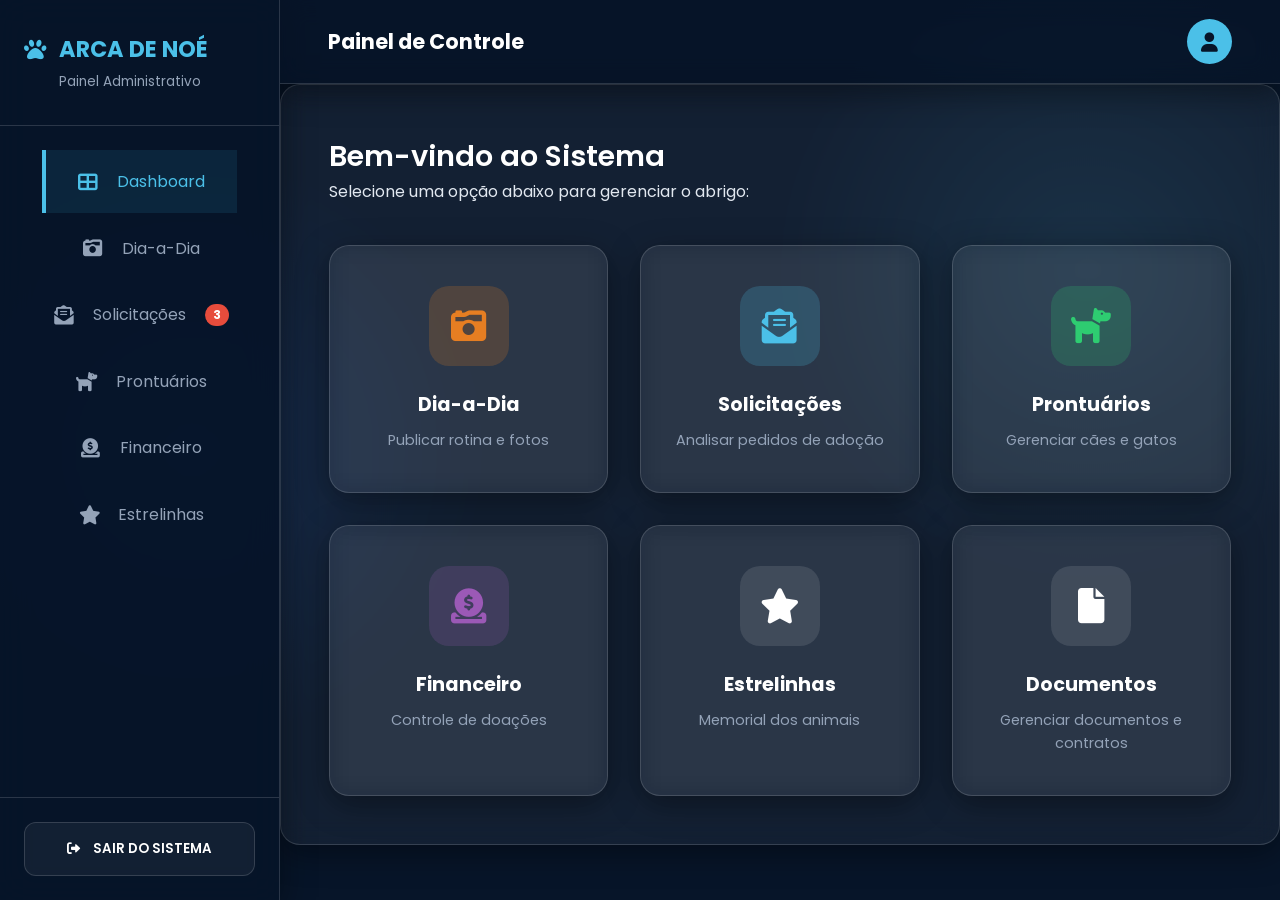
==== admin.html @ 1cc08ec2 "Update" ====
<!DOCTYPE html>
<html lang="pt-br">

<head>
    <meta charset="UTF-8">
    <meta name="viewport" content="width=device-width, initial-scale=1.0">
    <title>PAINEL DE GESTÃO | Arca de Noé</title>
    <link rel="stylesheet" href="styles/style.css">
    <link rel="stylesheet" href="styles/admin-style.css">
    <link rel="stylesheet" href="https://cdnjs.cloudflare.com/ajax/libs/font-awesome/6.0.0/css/all.min.css">
</head>

<body class="admin-body">

    <aside class="sidebar">
        <div class="sidebar-header">
            <h2><i class="fas fa-paw"></i> ARCA DE NOÉ</h2>
            <p>Painel Administrativo</p>
        </div>
        <nav class="sidebar-nav">
            <button class="nav-btn active" data-target="dashboard"><i class="fas fa-th-large"></i> Dashboard</button>
            <button class="nav-btn" data-target="dia-a-dia"><i class="fas fa-camera-retro"></i> Dia-a-Dia</button>
            <button class="nav-btn" data-target="solicitacoes"><i class="fas fa-envelope-open-text"></i> Solicitações
                <span class="badge">3</span></button>
            <button class="nav-btn" data-target="animais"><i class="fas fa-dog"></i> Prontuários</button>
            <button class="nav-btn" data-target="doacoes"><i class="fas fa-donate"></i> Financeiro</button>
            <button class="nav-btn" data-target="estrelinhas"><i class="fas fa-star"></i> Estrelinhas</button>
        </nav>
        <div class="sidebar-footer">
            <button onclick="window.location.href='index.html'" class="btn-sair"><i class="fas fa-sign-out-alt"></i>
                SAIR DO SISTEMA</button>
        </div>
    </aside>

    <main class="admin-content">
        <header class="admin-topbar">
            <h2>Painel de Controle</h2>
            <div class="user-profile">
                <div class="user-info">
                    <span class="user-name" id="name-of-user">Administrador</span>
                    <span class="user-role" id="role-of-user">Gestão Geral</span>
                </div>
                <div class="avatar"><i class="fas fa-user"></i></div>
            </div>
        </header>

        <section id="dashboard" class="admin-section active">
            <div class="section-header">
                <h3>Bem-vindo ao Sistema</h3>
                <p>Selecione uma opção abaixo para gerenciar o abrigo:</p>
            </div>

            <div class="dashboard-grid">
                <div class="dash-card" data-target="dia-a-dia">
                    <div class="dash-icon orange"><i class="fas fa-camera-retro"></i></div>
                    <h4>Dia-a-Dia</h4>
                    <p>Publicar rotina e fotos</p>
                </div>
                <div class="dash-card" data-target="solicitacoes">
                    <div class="dash-icon blue"><i class="fas fa-envelope-open-text"></i></div>
                    <h4>Solicitações</h4>
                    <p>Analisar pedidos de adoção</p>
                </div>
                <div class="dash-card" data-target="animais">
                    <div class="dash-icon green"><i class="fas fa-dog"></i></div>
                    <h4>Prontuários</h4>
                    <p>Gerenciar cães e gatos</p>
                </div>
                <div class="dash-card" data-target="doacoes">
                    <div class="dash-icon purple"><i class="fas fa-donate"></i></div>
                    <h4>Financeiro</h4>
                    <p>Controle de doações</p>
                </div>
                <div class="dash-card" data-target="estrelinhas">
                    <div class="dash-icon dark"><i class="fas fa-star"></i></div>
                    <h4>Estrelinhas</h4>
                    <p>Memorial dos animais</p>
                </div>
                <div class="dash-card" data-target="documentos">
                    <div class="dash-icon dark"><i class="fa-solid fa-file"></i></div>
                    <h4>Documentos</h4>
                    <p>Gerenciar documentos e contratos</p>
                </div>
            </div>
        </section>

        <section id="dia-a-dia" class="admin-section hide">
            <div class="section-header flex-between">
                <div>
                    <h3>Publicar no Dia-a-Dia</h3>
                    <p>Adicione novas memórias e atualizações da rotina.</p>
                </div>
                <button class="btn-acao btn-voltar-dash"><i class="fas fa-arrow-left"></i> Voltar</button>
            </div>
            <div class="form-panel">
                <form action="#">
                    <div class="form-group">
                        <label for="atividade">Título</label>
                        <input type="text" id="atividade" name="atividade">
                    </div>
                    <div class="form-group">
                        <label for="descricao-atividade">Descrição da Rotina</label>
                        <textarea id="descricao-atividade" rows="4"></textarea>
                    </div>
                    <div class="form-group form-grid">
                        <div>
                            <label for="data">Data do Registro</label>
                            <input type="date" id="data" name="data">
                        </div>
                        <div>
                            <label for="fotos">Fotos (Múltiplas)</label>
                            <input type="file" id="fotos" name="fotos" multiple class="file-input">
                        </div>
                    </div>
                    <button type="button" class="btn-acao"><i class="fas fa-upload"></i> PUBLICAR NO SITE</button>
                </form>
            </div>
        </section>

        <section id="solicitacoes" class="admin-section hide">
            <div class="section-header flex-between">
                <div>
                    <h3>Solicitações de Adoção</h3>
                    <p>Gerencie as fichas enviadas pelos adotantes.</p>
                </div>
                <button class="btn-acao btn-voltar-dash"><i class="fas fa-arrow-left"></i> Voltar</button>
            </div>
            <div class="card-list">
                <div class="request-card">
                    <div class="request-header">
                        <h4>Animal: <strong>Thor</strong></h4>
                        <span class="status-badge pending">Aguardando Contato</span>
                    </div>
                    <div class="request-body">
                        <p><strong>Candidato:</strong> João Silva</p>
                        <p><strong>E-mail:</strong> joao.silva@example.com</p>
                        <p><strong>WhatsApp:</strong> (11) 98765-4321</p>
                        <p><strong>Data:</strong> 03/10/2026</p>
                    </div>
                    <div class="request-actions">
                        <button class="btn-success"><i class="fas fa-check"></i> Aprovar Perfil</button>
                        <button class="btn-danger"><i class="fas fa-times"></i> Recusar</button>
                    </div>
                </div>
            </div>
        </section>

        <section id="animais" class="admin-section hide">
            <div class="section-header flex-between">
                <div>
                    <h3>Prontuário dos Animais</h3>
                    <p>Lista completa de resgatados e adotados.</p>
                </div>
                <button class="btn-acao btn-voltar-dash"><i class="fas fa-arrow-left"></i> Voltar</button>
            </div>
            <div class="search-bar">
                <input type="text" id="pesquisa-animal" placeholder="Buscar por nome...">
                <button><i class="fas fa-search"></i></button>
                <button id="btnAddAnimal" style="background-color: green;"><i class="fas fa-add"></i></button>
            </div>
            <section class="form-animal hide" id="formulario-animal">
                <div class="form-card">
                    <h2><i class="fas fa-clipboard-list"></i> REGISTRO DE ANIMAL </h2>
                    <p>Preencha os dados do animal.</p>
                    <form id="form-registro-animal">
                        <div class="form-grid">
                            <div class="form-group">
                                <label for="nome">Nome</label>
                                <input type="text" id="nome" name="nome" placeholder="NOME" required>
                            </div>

                            <div class="form-group">
                                <label for="animlPicture" id="lblanimalPicture"
                                    style="width: 100%; margin-top: 5px;">
                                    FOTOS</label>
                                <input type="file" id="animalPicture" class="form-control"
                                    placeholder="Alterar foto de perfil"
                                    style="background:var(--bg-input); color:white; border-color:var(--border-color); width: 100%; margin-top: 5px;">
                            </div>
                            <div class="form-group full-width botoes-form">
                                <button type="submit" class="btn-enviar">REGISTRAR</button>
                                <button type="button" class="btn-fechar" id="cancelarRegistro">Cancelar e
                                    Voltar</button>
                            </div>
                        </div>
                    </form>
                </div>
            </section>
            <div class="table-container">
                <table class="data-table">
                    <thead>
                        <tr>
                            <th>Foto</th>
                            <th>Nome</th>
                            <th>Idade</th>
                            <th>Vacinas</th>
                            <th>Castrado</th>
                            <th>Status</th>
                            <th>Ações</th>
                        </tr>
                    </thead>
                    <tbody>
                        <tr>
                            <td><img src="assets/imgs/resgatado-1.jpeg" class="table-img"></td>
                            <td><strong>Thor</strong><br><small>Macho</small></td>
                            <td>1 ano</td>
                            <td>V10</td>
                            <td>Sim</td>
                            <td><span class="status-badge available">Disponível</span></td>
                            <td class="table-actions">
                                <button class="btn-icon edit"><i class="fas fa-edit"></i></button>
                                <button class="btn-icon delete"><i class="fas fa-trash"></i></button>
                            </td>
                        </tr>
                    </tbody>
                </table>
            </div>
        </section>

        <section id="doacoes" class="admin-section hide">
            <div class="section-header flex-between">
                <div>
                    <h3>Controle Financeiro e Doações</h3>
                    <p>Entradas e apoio recebido.</p>
                </div>
                <button class="btn-acao btn-voltar-dash"><i class="fas fa-arrow-left"></i> Voltar</button>
            </div>
            <div class="table-container">
                <table class="data-table">
                    <thead>
                        <tr>
                            <th>Data</th>
                            <th>Doador</th>
                            <th>Contato</th>
                            <th>Valor</th>
                            <th>Status</th>
                        </tr>
                    </thead>
                    <tbody>
                        <tr>
                            <td>20/03/2024</td>
                            <td><strong>Maria Oliveira</strong></td>
                            <td>maria@example.com</td>
                            <td class="valor-doacao">R$ 100,00</td>
                            <td><span class="status-badge success">Confirmado</span></td>
                        </tr>
                    </tbody>
                </table>
            </div>
        </section>

        <section id="estrelinhas" class="admin-section hide">
            <div class="section-header flex-between">
                <div>
                    <h3>Registro de Óbitos (Estrelinhas)</h3>
                    <p>Memorial e histórico dos animais que partiram.</p>
                </div>
                <button class="btn-acao btn-voltar-dash"><i class="fas fa-arrow-left"></i> Voltar</button>
            </div>
            <div class="table-container">
                <table class="data-table">
                    <thead>
                        <tr>
                            <th>Nome</th>
                            <th>Data de Falecimento</th>
                            <th>FOTO</th>
                            <th>Ações</th>
                        </tr>
                    </thead>
                    <tbody>
                        <tr>
                            <td><strong>Lindinha</strong></td>
                            <td>10/02/2024</td>
                            <td>FOTO</td>
                            <td class="table-actions">
                                <button class="btn-icon delete"><i class="fas fa-trash"></i></button>
                            </td>
                        </tr>
                    </tbody>
                </table>
            </div>
        </section>
        <section id="documentos" class="admin-section hide">
            <div class="section-header flex-between">
                <div>
                    <h3>Documentos</h3>
                    <p>Gerenciar documentos e contratos</p>
                </div>
                <button class="btn-acao btn-voltar-dash"><i class="fas fa-arrow-left"></i> Voltar</button>
            </div>
            <div class="table-container">
                <div>
                    <h1>Documentos registrados</h1>
                </div>
                <div>
                    <h1>Adicionar Documento</h1>
                    <button class="btn-upload"><i class="fa-solid fa-upload"></i>Adicionar Documentos</button>
                </div>
            </div>
        </section>
    </main>

    <!-- Script exclusivo do painel -->
    <script src="scripts/admin-script.js"></script>
</body>

</html>
---- styles/style.css ----
@import url('https://fonts.googleapis.com/css2?family=Poppins:wght@300;400;500;600;700&display=swap');
@import url('https://fonts.googleapis.com/css2?family=Antonio:wght@700&family=Poppins:wght@300;400;500;600;700&display=swap');


:root {
    /* Cores principais baseadas na Logo */
    --cor-primaria: #4bc0e8;
    /* Azul Turquesa / Ciano Claro (Usado agora para destaque/botões) */
    --cor-primaria-hover: #33a8d1;
    /* Tom mais escuro para o hover do ciano */

    --cor-secundaria: #1252b4;
    /* Azul Royal Profundo */
    --cor-secundaria-hover: #0e3f91;
    /* Tom mais escuro para o hover do azul royal */

    /* Fundo Escuro para descansar a vista (Dark Blue) */
    --cor-fundo: #071529;
    /* Azul marinho muito escuro (quase preto) */
    --cor-fundo-alt: #0a1f3d;
    /* Azul um tom acima para variar nas secções */

    /* Textos otimizados para fundo escuro */
    --cor-texto: #E2E8F0;
    /* Branco/Gelo suave, não agride a vista */
    --cor-texto-claro: #94A3B8;
    /* Cinzento-azulado para subtítulos */
    --cor-branco: #FFFFFF;

    /* --- EFEITO GLASSMORPHISM (Otimizado para Dark Mode) --- */
    --glass-bg: rgba(255, 255, 255, 0.05);
    /* Vidro translúcido escuro */
    --glass-bg-hover: rgba(255, 255, 255, 0.1);
    /* Vidro ligeiramente mais claro no hover */
    --glass-border: rgba(255, 255, 255, 0.15);
    /* Borda fininha brilhante */
    --glass-shadow: 0 8px 32px 0 rgba(0, 0, 0, 0.4);
    /* Sombra para profundidade */
}

* {
    margin: 0;
    padding: 0;
    box-sizing: border-box;
    font-family: 'Poppins', sans-serif;
}

html {
    scroll-behavior: smooth;
}

body {
    background-color: var(--cor-fundo);
    /* Um gradiente radial subtil no fundo para dar uma textura moderna */
    background-image: radial-gradient(circle at 15% 50%, rgba(18, 82, 180, 0.15), transparent 25%),
        radial-gradient(circle at 85% 30%, rgba(75, 192, 232, 0.1), transparent 25%);
    background-attachment: fixed;
    color: var(--cor-texto);
    line-height: 1.6;
    min-height: 100vh;
}

body.no-scroll {
    overflow: hidden;
}

.bg-light {
    background-color: var(--cor-fundo-alt);
}

/* =========================================
   ESTRUTURA GERAL (Header, Nav)
========================================= */
header {
    background: rgba(7, 21, 41, 0.8);
    backdrop-filter: blur(16px);
    -webkit-backdrop-filter: blur(16px);
    border-bottom: 1px solid var(--glass-border);
    padding: 1rem 5%;
    display: flex;
    justify-content: space-between;
    align-items: center;
    position: sticky;
    top: 0;
    z-index: 1000;
    box-shadow: var(--glass-shadow);
}

.logo {
    display: flex;
    flex-direction: row;

    align-items: center;

    gap: 1rem;

}

.logo img {
    height: 60px;

    width: auto;
}


.logo p {
    color: var(--cor-branco);

    font-weight: 600;
    font-size: 1.2rem;
    margin: 0;

}

nav {
    display: flex;
    gap: 2rem;
    align-items: center;
}

nav a {
    color: var(--cor-texto);
    text-decoration: none;
    font-weight: 500;
    font-size: 0.95rem;
    transition: all 0.3s ease;
    margin: 0 0.5rem;
}

nav a:hover {
    color: var(--cor-primaria);
}

nav a.highlight,
nav a.green {
    padding: 0.5rem 1.2rem;
    border-radius: 25px;
    font-weight: 600;
    color: var(--cor-branco);
    transition: all 0.3s ease;
}

nav a.highlight {
    background-color: var(--cor-secundaria);
}

nav a.green {
    background-color: #27ae60;
}

nav a.highlight:hover {
    background-color: var(--cor-primaria);
    color: #000;
    /* Contraste ao usar o azul claro */
}

#btn-login-nav {
    color: var(--cor-texto-claro);
    font-size: 1.2rem;
}

#btn-login-nav:hover {
    color: var(--cor-primaria);
}

#texto-animado {
    font-family: "Antonio", sans-serif;
    font-size: 18px;
}


/* =========================================
   HERO SECTION
========================================= */
#hero {
    background: linear-gradient(135deg, var(--cor-secundaria) 0%, var(--cor-fundo) 100%);
    color: var(--cor-branco);
    padding: 6rem 2rem;
    text-align: center;
    display: flex;
    justify-content: center;
    align-items: center;
    min-height: 60vh;
    border-radius: 0 0 50px 50px;
    box-shadow: var(--glass-shadow);
    margin-bottom: 2rem;
    border-bottom: 1px solid var(--glass-border);
}

section#hero {
    max-width: 100%;
}

#hero img {
    max-height: 200px;
    max-width: 200px;
    margin-bottom: 1.5rem;
}

.hero-content h2 {
    font-size: 3rem;
    line-height: 1.2;
    margin-bottom: 1.5rem;
    font-weight: 700;
    color: var(--cor-branco);
}

.hero-content p {
    font-size: 1.1rem;
    margin-bottom: 2.5rem;
    color: var(--cor-texto-claro);
}

.hero-buttons {
    display: flex;
    gap: 1.5rem;
    justify-content: center;
}

.btn-primary,
.btn-secondary {
    padding: 1rem 2rem;
    font-size: 1.1rem;
    border-radius: 30px;
    font-weight: 600;
    cursor: pointer;
    border: none;
    transition: all 0.3s ease;
    display: flex;
    align-items: center;
    gap: 0.5rem;
}

.btn-primary {
    background-color: var(--cor-primaria);
    color: #071529;
    /* Texto escuro no botão claro para destacar */
    box-shadow: 0 4px 15px rgba(75, 192, 232, 0.3);
}

.btn-primary:hover {
    background-color: var(--cor-primaria-hover);
    transform: translateY(-3px);
}

.btn-secondary {
    background: transparent;
    color: var(--cor-texto);
    border: 2px solid var(--cor-texto-claro);
}

.btn-secondary:hover {
    background: var(--cor-texto);
    color: var(--cor-fundo);
}

/* =========================================
   SECTIONS GERAIS
========================================= */
section {
    padding: 5rem 2rem;
    max-width: 1200px;
    margin: 0 auto;
}

.bg-light section {
    max-width: 100%;
    padding-left: 5%;
    padding-right: 5%;
}

.section-title {
    text-align: center;
    margin-bottom: 3.5rem;
}

.section-title h2 {
    color: var(--cor-primaria);
    font-size: 2.2rem;
    margin-bottom: 0.5rem;
}

.section-title p {
    color: var(--cor-texto-claro);
    font-size: 1.1rem;
}

/* =========================================
   CAROUSEL E CARDS (GLASSMORPHISM DARK)
========================================= */
.carousel {
    position: relative;
    max-width: 800px;
    margin: 0 auto;
    border-radius: 20px;
    overflow: hidden;

    background: var(--glass-bg);
    backdrop-filter: blur(12px);
    -webkit-backdrop-filter: blur(12px);
    border: 1px solid var(--glass-border);
    box-shadow: var(--glass-shadow);
}

.carousel-item {
    display: none;
    text-align: center;
    width: 100%;
    animation: fadeIn 0.5s ease-in-out;
}

@keyframes fadeIn {
    from {
        opacity: 0;
    }

    to {
        opacity: 1;
    }
}

.carousel-item.active {
    display: block;
}

.carousel-item img {
    width: 100%;
    height: 450px;
    object-fit: cover;
}

.carousel-item p {
    padding: 1.5rem;
    margin: 0;
    font-weight: 500;
    color: var(--cor-texto);
    background: transparent;
}

.carousel button {
    position: absolute;
    top: 50%;
    transform: translateY(-50%);
    background: rgba(7, 21, 41, 0.6);
    color: var(--cor-primaria);
    border: 1px solid var(--glass-border);
    width: 45px;
    height: 45px;
    border-radius: 50%;
    font-size: 1.2rem;
    cursor: pointer;
    transition: all 0.3s;
    backdrop-filter: blur(5px);
}

.carousel button:hover {
    background: var(--cor-primaria);
    color: var(--cor-fundo);
}

.carousel .prev {
    left: 15px;
}

.carousel .next {
    right: 15px;
}

.carousel-netflix {
    position: relative;
    max-width: 1200px;
    margin: 0 auto;
    display: flex;
    align-items: center;
}

.carousel-track {
    display: flex;
    gap: 2rem;
    overflow-x: auto;
    scroll-behavior: smooth;
    padding: 1rem 0.5rem 2rem 0.5rem;
    -ms-overflow-style: none;
    scrollbar-width: none;
}

.carousel-track::-webkit-scrollbar {
    display: none;
}

/* CARD ANIMAL COM GLASSMORPHISM DARK */
.card-animal {
    background: var(--glass-bg);
    backdrop-filter: blur(12px);
    -webkit-backdrop-filter: blur(12px);
    border: 1px solid var(--glass-border);
    border-radius: 20px;
    overflow: hidden;
    box-shadow: var(--glass-shadow);
    transition: transform 0.3s, box-shadow 0.3s, background 0.3s;
    display: flex;
    flex-direction: column;
    flex: 0 0 320px;
}

.card-animal:hover {
    transform: translateY(-8px);
    background: var(--glass-bg-hover);
    box-shadow: 0 15px 35px rgba(0, 0, 0, 0.6);
    border-color: rgba(75, 192, 232, 0.4);
    /* Brilho azul na borda */
}

.card-animal img {
    width: 100%;
    height: 280px;
    object-fit: cover;
    cursor: pointer;
}

.dados-animal {
    padding: 1.5rem;
    display: flex;
    flex-direction: column;
    flex-grow: 1;
}

.dados-animal h3 {
    color: var(--cor-primaria);
    margin-bottom: 1rem;
    font-size: 1.4rem;
}

.dados-animal p {
    color: var(--cor-texto-claro);
    margin-bottom: 0.5rem;
    font-size: 0.95rem;
    display: flex;
    align-items: center;
    gap: 0.5rem;
}

.dados-animal p i {
    color: var(--cor-secundaria);
    width: 16px;
}

.btn-adotar,
.btn-apadrinhar {
    display: block;
    width: 100%;
    padding: 1rem;
    margin-top: auto;
    background: var(--cor-secundaria);
    color: var(--cor-branco);
    border: 1px solid rgba(255, 255, 255, 0.1);
    border-radius: 12px;
    font-size: 1rem;
    font-weight: 700;
    cursor: pointer;
    transition: all 0.3s;
}

.btn-adotar:hover,
.btn-apadrinhar:hover {
    background: var(--cor-primaria);
    color: var(--cor-fundo);
}

.prev-netflix,
.next-netflix {
    position: absolute;
    z-index: 10;
    background: rgba(7, 21, 41, 0.8);
    backdrop-filter: blur(5px);
    color: var(--cor-primaria);
    border: 1px solid var(--glass-border);
    font-size: 1.2rem;
    cursor: pointer;
    border-radius: 50%;
    width: 50px;
    height: 50px;
    display: flex;
    justify-content: center;
    align-items: center;
    box-shadow: var(--glass-shadow);
    transition: all 0.3s;
}

.prev-netflix:hover,
.next-netflix:hover {
    background: var(--cor-primaria);
    color: var(--cor-fundo);
    transform: scale(1.1);
}

.prev-netflix {
    left: -20px;
}

.next-netflix {
    right: -20px;
}

/* =========================================
   FORMULÁRIOS NO DARK MODE
========================================= */
.hide {
    display: none !important;
}

.form-adocao,
.form-apadrinha {
    padding: 4rem 2rem;
    display: flex;
    justify-content: center;
}

.form-card {
    background: var(--glass-bg);
    backdrop-filter: blur(16px);
    -webkit-backdrop-filter: blur(16px);
    border: 1px solid var(--glass-border);
    padding: 3.5rem;
    border-radius: 24px;
    box-shadow: var(--glass-shadow);
    max-width: 800px;
    width: 100%;
}

.form-card h2 {
    color: var(--cor-primaria);
    margin-bottom: 0.5rem;
    font-size: 1.8rem;
    display: flex;
    align-items: center;
    gap: 0.8rem;
}

.form-card p {
    font-size: 1rem;
    color: var(--cor-texto-claro);
    margin-bottom: 2.5rem;
}

.form-grid {
    display: grid;
    grid-template-columns: 1fr 1fr;
    gap: 1.5rem;
}

.form-group {
    display: flex;
    flex-direction: column;
}

.form-group.full-width {
    grid-column: 1 / -1;
}

.form-group label {
    font-weight: 600;
    color: var(--cor-texto);
    margin-bottom: 0.5rem;
    font-size: 0.9rem;
}

/* Inputs em vidro translúcido */
.form-group input,
.form-group select {
    padding: 1.2rem;
    border: 1px solid var(--glass-border);
    border-radius: 12px;
    font-size: 1rem;
    background: rgba(0, 0, 0, 0.2);
    /* Fundo bem subtil para destacar a caixa */
    color: var(--cor-branco);
    transition: all 0.3s;
}

.form-group input::placeholder {
    color: #5c728a;
}

.form-group select option {
    background-color: var(--cor-fundo-alt);
    /* Cor do dropdown para ler melhor */
    color: var(--cor-texto);
}

.form-group input:focus,
.form-group select:focus {
    border-color: var(--cor-primaria);
    background: rgba(0, 0, 0, 0.4);
    outline: none;
    box-shadow: 0 0 0 3px rgba(75, 192, 232, 0.2);
}

.botoes-form {
    display: flex;
    flex-direction: column;
    gap: 1rem;
    align-items: center;
    margin-top: 1.5rem;
}

.btn-enviar {
    width: 100%;
    padding: 1.2rem;
    background-color: var(--cor-secundaria);
    color: var(--cor-branco);
    border: none;
    border-radius: 12px;
    font-size: 1.1rem;
    font-weight: 700;
    cursor: pointer;
    transition: all 0.3s;
}

.btn-enviar:hover {
    background-color: var(--cor-primaria);
    color: var(--cor-fundo);
    transform: translateY(-2px);
}

.btn-fechar {
    padding: 0.5rem;
    background-color: transparent;
    color: var(--cor-texto-claro);
    border: none;
    font-size: 0.9rem;
    font-weight: 600;
    cursor: pointer;
    transition: color 0.3s;
}

.btn-fechar:hover {
    color: #ff6b6b;
}

/* =========================================
   MODAL DE LOGIN E IMAGEM
========================================= */
.form-login {
    position: fixed;
    top: 0;
    left: 0;
    width: 100%;
    height: 100%;
    background: rgba(0, 5, 15, 0.85);
    /* Fundo quase preto translúcido */
    backdrop-filter: blur(10px);
    display: flex;
    justify-content: center;
    align-items: center;
    z-index: 2000;
}

.form-card-login {
    max-width: 450px;
    padding: 3rem;
}

section {

    margin-top: 40px;
    border-radius: 20px;

    background: var(--glass-bg);
    backdrop-filter: blur(12px);
    -webkit-backdrop-filter: blur(12px);
    border: 1px solid var(--glass-border);
    box-shadow: var(--glass-shadow);
}

/* =========================================
   FOOTER E DEMAIS ELEMENTOS
========================================= */
footer {
    display: flex;
    justify-content: space-between;
    align-items: center;
    flex-wrap: wrap;
    gap: 20px;
    background-color: rgba(7, 21, 41, 0.9);
    backdrop-filter: blur(10px);
    margin-top: 40px;
    padding: 20px 40px;
    color: var(--cor-texto-claro);
    width: 100%;
    border-top: 2px solid var(--glass-border);
}

footer p {
    margin: 5px 0;
    font-size: 0.9rem;
}

footer a {
    color: var(--cor-primaria);
    text-decoration: none;
    font-weight: bold;
}

footer a:hover {
    text-decoration: underline;
    color: var(--cor-branco);
}

.logo-rga {
    max-width: 200px;
    height: auto;
    border-radius: 8px;
    filter: brightness(1.2);
}

.doacoes {
    display: flex;
    justify-content: center;
    align-items: center;
    gap: 10px;
}

.doacoes-content {
    text-align: center;
}

.doacoes-content p {
    margin-top: 50px;
    ;
    margin-bottom: 50px;
}

.qr-code {
    display: flex;
    justify-content: center;
    align-items: center;
    gap: 10px;
    text-align: center;
}

.qr-code img {
    padding: 15px;
    width: 30%;
    height: 30%;
    object-fit: cover;
    border-radius: 12px;
    background: rgba(255, 255, 255, 0.9);
}

#texto-animado {
    /* Opcional, dá cara de máquina de escrever */
    font-size: 18px;
}

/* Cria o cursor piscando no final do texto */
#texto-animado::after {
    content: '|';
    animation: piscar 0.8s infinite;
}

@keyframes piscar {

    0%,
    100% {
        opacity: 1;
    }

    50% {
        opacity: 0;
    }
}

/* =========================================
   RESPONSIVIDADE (TELEMÓVEL / MOBILE)
========================================= */
@media (max-width: 768px) {
    header {
        flex-direction: column;
        gap: 1rem;
        padding: 1.5rem;
    }

    nav {
        flex-wrap: wrap;
        justify-content: center;
        gap: 1rem;
    }

    #hero {
        padding: 4rem 1.5rem;
        border-radius: 0 0 30px 30px;
    }

    .hero-content h2 {
        font-size: 2.2rem;
    }

    .hero-buttons {
        flex-direction: column;
        gap: 1rem;
    }

    section {
        padding: 3rem 1.5rem;
    }

    .form-grid {
        grid-template-columns: 1fr;
    }

    .form-card,
    .form-card-login {
        padding: 2rem 1.5rem;
    }

    .prev-netflix,
    .next-netflix {
        display: none;
    }

    .carousel-track {
        padding: 1rem 0;
    }

    footer {
        flex-direction: column;
        text-align: center;
        padding: 20px;
    }
}

/* =========================================
   ÁREA DO ADMINISTRADOR (DARK GLASSMORPHISM)
========================================= */
.admin-body {
    display: flex;
    height: 100vh;
    overflow: hidden;
    background-color: var(--cor-fundo);
    background-image: radial-gradient(circle at 15% 50%, rgba(18, 82, 180, 0.15), transparent 25%),
        radial-gradient(circle at 85% 30%, rgba(75, 192, 232, 0.1), transparent 25%);
}

.sidebar {
    width: 280px;
    background: rgba(7, 21, 41, 0.85);
    backdrop-filter: blur(16px);
    -webkit-backdrop-filter: blur(16px);
    color: var(--cor-branco);
    display: flex;
    flex-direction: column;
    box-shadow: var(--glass-shadow);
    z-index: 10;
    overflow: auto;
    border-right: 1px solid var(--glass-border);
}

.sidebar-header {
    padding: 2rem 1.5rem;
    border-bottom: 1px solid var(--glass-border);
}

.sidebar-header h2 {
    color: var(--cor-primaria);
    font-size: 1.4rem;
    margin-bottom: 0.2rem;
    display: flex;
    align-items: center;
    gap: 0.8rem;
}

.sidebar-header p {
    font-size: 0.85rem;
    color: var(--cor-texto-claro);
    margin-left: 2.2rem;
}

.sidebar-nav {
    flex-grow: 1;
    padding: 1.5rem 0;
    display: flex;
    flex-direction: column;
    gap: 0.2rem;
}

.nav-btn {
    background: none;
    border: none;
    color: var(--cor-texto-claro);
    text-align: left;
    padding: 1.2rem 2rem;
    font-size: 1rem;
    cursor: pointer;
    transition: all 0.3s;
    display: flex;
    align-items: center;
    gap: 1.2rem;
    border-left: 4px solid transparent;
}

.nav-btn i {
    font-size: 1.2rem;
    width: 20px;
    text-align: center;
}

.nav-btn:hover {
    background-color: rgba(255, 255, 255, 0.05);
    color: var(--cor-branco);
}

.nav-btn.active {
    background-color: rgba(75, 192, 232, 0.1);
    color: var(--cor-primaria);
    border-left: 4px solid var(--cor-primaria);
}

.badge {
    background-color: #e74c3c;
    color: white;
    font-size: 0.75rem;
    padding: 2px 8px;
    border-radius: 12px;
    margin-left: auto;
    font-weight: bold;
}

.sidebar-footer {
    padding: 1.5rem;
    border-top: 1px solid var(--glass-border);
}

.btn-sair {
    width: 100%;
    padding: 1rem;
    background-color: rgba(255, 255, 255, 0.05);
    border: 1px solid var(--glass-border);
    color: var(--cor-branco);
    border-radius: 12px;
    cursor: pointer;
    transition: all 0.3s;
    font-weight: 600;
    display: flex;
    justify-content: center;
    align-items: center;
    gap: 0.8rem;
}

.btn-sair:hover {
    background-color: #e74c3c;
    border-color: #e74c3c;
}

.admin-content {
    flex-grow: 1;
    display: flex;
    flex-direction: column;
    overflow-y: auto;
}

.admin-topbar {
    background: rgba(7, 21, 41, 0.6);
    backdrop-filter: blur(12px);
    -webkit-backdrop-filter: blur(12px);
    padding: 1.2rem 3rem;
    display: flex;
    justify-content: space-between;
    align-items: center;
    border-bottom: 1px solid var(--glass-border);
}

.admin-topbar h2 {
    font-size: 1.3rem;
    color: var(--cor-branco);
}

.user-profile {
    display: flex;
    align-items: center;
    gap: 1.2rem;
}

.user-info {
    text-align: right;
}

.user-name {
    display: block;
    font-weight: 600;
    color: var(--cor-branco);
    font-size: 0.95rem;
}

.user-role {
    color: var(--cor-texto-claro);
    font-size: 0.8rem;
}

.avatar {
    width: 45px;
    height: 45px;
    background-color: var(--cor-primaria);
    color: #071529;
    border-radius: 50%;
    display: flex;
    justify-content: center;
    align-items: center;
    font-size: 1.2rem;
    font-weight: bold;
}

.admin-section {
    padding: 3rem;
    max-width: 1400px;
    width: 100%;
    margin: 0 auto;
}

.section-header {
    margin-bottom: 2.5rem;
}

.section-header h3 {
    color: var(--cor-branco);
    font-size: 1.8rem;
    font-weight: 600;
}

.flex-between {
    display: flex;
    justify-content: space-between;
    align-items: center;
}

/* CARDS DO DASHBOARD EM VIDRO */
.dashboard-grid {
    display: grid;
    grid-template-columns: repeat(auto-fit, minmax(220px, 1fr));
    gap: 2rem;
}

.dash-card {
    background: var(--glass-bg);
    backdrop-filter: blur(12px);
    -webkit-backdrop-filter: blur(12px);
    padding: 2.5rem 2rem;
    border-radius: 20px;
    box-shadow: var(--glass-shadow);
    border: 1px solid var(--glass-border);
    text-align: center;
    cursor: pointer;
    transition: all 0.3s ease;
    display: flex;
    flex-direction: column;
    align-items: center;
}

.dash-card:hover {
    transform: translateY(-8px);
    background: var(--glass-bg-hover);
    border-color: var(--cor-primaria);
}

.dash-icon {
    width: 80px;
    height: 80px;
    border-radius: 20px;
    display: flex;
    justify-content: center;
    align-items: center;
    font-size: 2.2rem;
    margin-bottom: 1.5rem;
    transition: transform 0.3s;
}

.dash-card:hover .dash-icon {
    transform: scale(1.1);
}

/* Ícones com fundo transparente escuro */
.dash-icon.orange {
    background: rgba(230, 126, 34, 0.2);
    color: #e67e22;
}

.dash-icon.blue {
    background: rgba(75, 192, 232, 0.2);
    color: var(--cor-primaria);
}

.dash-icon.green {
    background: rgba(46, 204, 113, 0.2);
    color: #2ecc71;
}

.dash-icon.purple {
    background: rgba(155, 89, 182, 0.2);
    color: #9b59b6;
}

.dash-icon.dark {
    background: rgba(255, 255, 255, 0.1);
    color: var(--cor-branco);
}

.dash-card h4 {
    color: var(--cor-branco);
    font-size: 1.2rem;
    margin-bottom: 0.5rem;
}

.dash-card p {
    color: var(--cor-texto-claro);
    font-size: 0.9rem;
}

.btn-acao {
    background-color: var(--cor-secundaria);
    color: white;
    border: 1px solid var(--glass-border);
    padding: 1rem 1.8rem;
    border-radius: 12px;
    cursor: pointer;
    font-weight: 600;
    transition: all 0.3s;
    display: flex;
    align-items: center;
    gap: 0.8rem;
    font-size: 1rem;
}

.btn-acao:hover {
    background-color: var(--cor-primaria);
    color: #071529;
}

/* PAINEL E TABELAS EM VIDRO */
.form-panel,
.table-container {
    background: var(--glass-bg);
    backdrop-filter: blur(16px);
    -webkit-backdrop-filter: blur(16px);
    padding: 2.5rem;
    border-radius: 20px;
    box-shadow: var(--glass-shadow);
    border: 1px solid var(--glass-border);
    overflow-x: auto;
    /* Para a tabela não quebrar a tela no mobile */
}

.data-table {
    width: 100%;
    border-collapse: collapse;
}

.data-table th,
.data-table td {
    padding: 1.2rem 1.5rem;
    text-align: left;
    border-bottom: 1px solid var(--glass-border);
}

.data-table th {
    background: rgba(0, 0, 0, 0.2);
    color: var(--cor-texto-claro);
    font-weight: 600;
    text-transform: uppercase;
    font-size: 0.85rem;
    letter-spacing: 0.5px;
}

.data-table td {
    color: var(--cor-branco);
}

.table-img {
    width: 60px;
    height: 60px;
    border-radius: 10px;
    object-fit: cover;
}

.status-badge {
    padding: 6px 12px;
    border-radius: 20px;
    font-size: 0.8rem;
    font-weight: 600;
}

.status-badge.pending {
    background-color: rgba(241, 196, 15, 0.2);
    color: #f1c40f;
}

.status-badge.available {
    background-color: rgba(75, 192, 232, 0.2);
    color: var(--cor-primaria);
}

.status-badge.success {
    background-color: rgba(46, 204, 113, 0.2);
    color: #2ecc71;
}

.table-actions {
    display: flex;
    gap: 0.8rem;
}

.btn-icon {
    background: rgba(255, 255, 255, 0.05);
    border: 1px solid var(--glass-border);
    width: 35px;
    height: 35px;
    border-radius: 8px;
    cursor: pointer;
    color: var(--cor-texto-claro);
    transition: all 0.3s;
}

.btn-icon.edit:hover {
    color: var(--cor-primaria);
    border-color: var(--cor-primaria);
    background: rgba(75, 192, 232, 0.1);
}

.btn-icon.delete:hover {
    color: #e74c3c;
    border-color: #e74c3c;
    background: rgba(231, 76, 60, 0.1);
}

/* CARDS DE PEDIDOS */
.card-list {
    display: grid;
    grid-template-columns: repeat(auto-fill, minmax(350px, 1fr));
    gap: 1.5rem;
}

.request-card {
    background: var(--glass-bg);
    backdrop-filter: blur(12px);
    border-top: 5px solid var(--cor-primaria);
    padding: 2rem;
    border-radius: 20px;
    box-shadow: var(--glass-shadow);
    border-left: 1px solid var(--glass-border);
    border-right: 1px solid var(--glass-border);
    border-bottom: 1px solid var(--glass-border);
}

.request-header {
    display: flex;
    justify-content: space-between;
    align-items: center;
    margin-bottom: 1.5rem;
}

.request-body p {
    margin-bottom: 0.5rem;
    color: var(--cor-branco);
}

.request-body p strong {
    color: var(--cor-texto-claro);
    width: 90px;
    display: inline-block;
}

.request-actions {
    margin-top: 2rem;
    display: flex;
    gap: 1rem;
}

/* BARRA DE PESQUISA */
.search-bar {
    display: flex;
    gap: 1rem;
    margin-bottom: 2rem;
    background: var(--glass-bg);
    backdrop-filter: blur(12px);
    padding: 0.5rem;
    border-radius: 12px;
    border: 1px solid var(--glass-border);
}

.search-bar input {
    flex-grow: 1;
    padding: 1rem;
    border: none;
    background: transparent;
    outline: none;
    font-size: 1rem;
    color: var(--cor-branco);
}

.search-bar input::placeholder {
    color: var(--cor-texto-claro);
}

.search-bar button {
    background-color: var(--cor-secundaria);
    color: white;
    border: none;
    padding: 0 2rem;
    border-radius: 8px;
    cursor: pointer;
    transition: all 0.3s;
}

.search-bar button:hover {
    background-color: var(--cor-primaria);
    color: #071529;
}

.btn-upload {
    background-color: var(--cor-secundaria);
    color: white;
    border: none;
    padding: 0.8rem 1.5rem;
    border-radius: 8px;
    cursor: pointer;
    transition: all 0.3s;
}
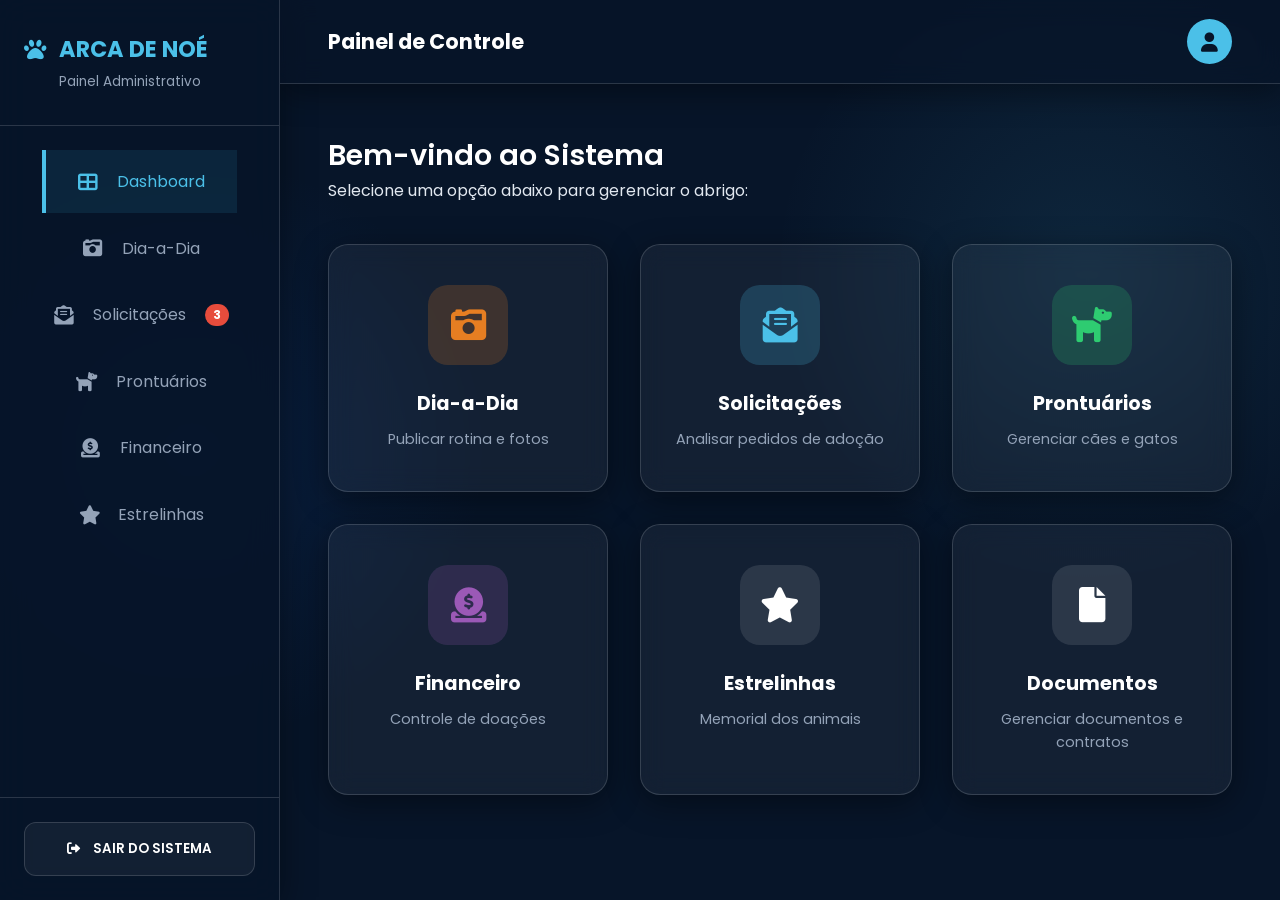
==== commit ce4ba4d3: "update" ====
--- a/admin.html
+++ b/admin.html
@@ -170,8 +170,7 @@
                             </div>
 
                             <div class="form-group">
-                                <label for="animlPicture" id="lblanimalPicture"
-                                    style="width: 100%; margin-top: 5px;">
+                                <label for="animlPicture" id="lblanimalPicture" style="width: 100%; margin-top: 5px;">
                                     FOTOS</label>
                                 <input type="file" id="animalPicture" class="form-control"
                                     placeholder="Alterar foto de perfil"
@@ -195,25 +194,188 @@
                             <th>Idade</th>
                             <th>Vacinas</th>
                             <th>Castrado</th>
+                            <th>Entrada</th>
+                            <th>Saida</th>
+                            <th>Adotante</th>
+                            <th>Informação</th>
                             <th>Status</th>
-                            <th>Ações</th>
+                            <th>Fotos</th>
+                            <th>Documentos</th>
+                            <th>Prontuario</th>
+                            <th>Excluir</th>
                         </tr>
                     </thead>
                     <tbody>
-                        <tr>
-                            <td><img src="assets/imgs/resgatado-1.jpeg" class="table-img"></td>
-                            <td><strong>Thor</strong><br><small>Macho</small></td>
-                            <td>1 ano</td>
-                            <td>V10</td>
-                            <td>Sim</td>
-                            <td><span class="status-badge available">Disponível</span></td>
-                            <td class="table-actions">
-                                <button class="btn-icon edit"><i class="fas fa-edit"></i></button>
-                                <button class="btn-icon delete"><i class="fas fa-trash"></i></button>
-                            </td>
-                        </tr>
+
                     </tbody>
                 </table>
+            </div>
+
+            <!-- Modal Edita Animal -->
+            <div id="modal-edita-animal" class="modal-overlay hide">
+                <div class="modal-content modal-edita-animal">
+                    <div class="modal-header">
+                        <h2>Editar Animal</h2>
+                        <button onclick="fecharModalEditaAnimal()" class="btn-fechar-modal">&times;</button>
+                    </div>
+                    <form id="form-edita-animal" class="form-modal-grid">
+                        <input type="hidden" id="edita-animal-id">
+
+                        <div class="form-modal-group full" style="text-align: center;">
+                            <img id="preview-foto-atual" src=""
+                                style="width: 120px; height: 120px; object-fit: cover; border-radius: 15px; border: 2px solid var(--cor-primaria); margin-bottom: 1rem;">
+                        </div>
+
+                        <div class="form-modal-group full">
+                            <label>Nome:</label>
+                            <input type="text" id="edita-nome" required>
+                        </div>
+                        <div class="form-modal-group full">
+                            <label>Nova Foto (Opcional):</label>
+                            <input type="file" id="edita-foto" accept="image/*">
+                        </div>
+
+                        <button type="submit" class="btn-primary-modal">Atualizar Animal</button>
+                    </form>
+                </div>
+            </div>
+
+            <!-- Modal Prontuário -->
+            <div id="modal-prontuario" class="modal-overlay hide">
+                <div class="modal-content modal-prontuario">
+                    <div class="modal-header">
+                        <h2>Prontuário Médico</h2>
+                        <button onclick="fecharModalProntuario()" class="btn-fechar-modal">&times;</button>
+                    </div>
+                    <form id="form-prontuario" class="form-modal-grid">
+                        <input type="hidden" id="modal-animal-id">
+
+                        <div class="form-modal-group">
+                            <label>Espécie:</label>
+                            <input type="text" id="modal-especie" placeholder="Ex: Canina">
+                        </div>
+                        <div class="form-modal-group">
+                            <label>Idade:</label>
+                            <input type="text" id="modal-idade" placeholder="Ex: 2 anos">
+                        </div>
+
+                        <div class="form-modal-group">
+                            <label>Peso (kg):</label>
+                            <input type="number" step="0.1" id="modal-peso">
+                        </div>
+                        <div class="form-modal-group">
+                            <label>Vacinas:</label>
+                            <input type="text" id="modal-vacinas" placeholder="Ex: V10, Raiva">
+                        </div>
+
+                        <div class="form-modal-group">
+                            <label>Castrado:</label>
+                            <select id="modal-castrado">
+                                <option value="true">Sim</option>
+                                <option value="false">Não</option>
+                            </select>
+                        </div>
+                        <div class="form-modal-group">
+                            <label>Vacinado:</label>
+                            <select id="modal-vacinado">
+                                <option value="true">Sim</option>
+                                <option value="false">Não</option>
+                            </select>
+                        </div>
+
+                        <div class="form-modal-group">
+                            <label>Data de Entrada:</label>
+                            <!-- Usei date em vez de datetime para ficar mais organizado no HTML5 -->
+                            <input type="date" id="modal-entrada">
+                        </div>
+                        <div class="form-modal-group">
+                            <label>Data de Saída:</label>
+                            <input type="date" id="modal-saida">
+                        </div>
+
+                        <div class="form-modal-group full">
+                            <label>Adotante:</label>
+                            <input type="text" id="modal-adotante" placeholder="Nome do adotante">
+                        </div>
+
+                        <div class="form-modal-group full">
+                            <label>Informações Adicionais:</label>
+                            <textarea id="modal-info" rows="3" placeholder="Histórico, doenças, alergias..."></textarea>
+                        </div>
+
+
+
+                        <button type="submit" class="btn-primary-modal">Salvar Prontuário</button>
+                    </form>
+                </div>
+            </div>
+            <!-- Modal de Gestão de Fotos -->
+            <div id="modal-fotos" class="modal-overlay hide">
+                <div class="modal-content modal-prontuario">
+                    <div class="modal-header">
+                        <h2>Fotos do Prontuário</h2>
+                        <button onclick="fecharModalFotos()" class="btn-fechar-modal">&times;</button>
+                    </div>
+
+                    <div class="form-modal-group full" style="margin-bottom: 20px;">
+                        <label>Adicionar Nova Foto:</label>
+                        <div style="display: flex; gap: 10px; align-items: center;">
+                            <input type="file" id="input-nova-foto" accept="image/*" style="flex-grow: 1;">
+                            <button onclick="adicionarFoto()" class="btn-primary-modal"
+                                style="margin-top: 0; padding: 0.8rem 1.5rem;">Upload</button>
+                        </div>
+                    </div>
+
+                    <div id="container-fotos"
+                        style="display: grid; grid-template-columns: repeat(auto-fill, minmax(120px, 1fr)); gap: 15px; margin-top: 20px;">
+                        <!-- As fotos serão carregadas aqui dinamicamente -->
+                    </div>
+                </div>
+            </div>
+
+            <!-- Modal de Gestão de Documentos -->
+            <div id="modal-documentos" class="modal-overlay hide">
+                <div class="modal-content modal-prontuario">
+                    <div class="modal-header">
+                        <h2>Documentos e Receitas</h2>
+                        <button onclick="fecharModalDocumentos()" class="btn-fechar-modal">&times;</button>
+                    </div>
+
+                    <div class="form-modal-group full" style="margin-bottom: 20px;">
+                        <label>Adicionar Novo Documento (PDF ou Imagem):</label>
+                        <div style="display: flex; gap: 10px; align-items: center;">
+                            <input type="file" id="input-novo-doc" accept=".pdf, image/*" style="flex-grow: 1;">
+                            <button onclick="adicionarDocumento()" class="btn-primary-modal"
+                                style="margin-top: 0; padding: 0.8rem 1.5rem;">Upload</button>
+                        </div>
+                    </div>
+
+                    <div id="container-documentos"
+                        style="display: flex; flex-direction: column; gap: 10px; margin-top: 20px;">
+                        <!-- Os documentos serão carregados aqui dinamicamente -->
+                    </div>
+                </div>
+            </div>
+            <!-- Modal de Confirmação de Exclusão -->
+            <div id="modal-deletar" class="modal-overlay hide">
+                <div class="modal-content modal-edita-animal" style="text-align: center;">
+                    <div class="modal-header">
+                        <h2>Confirmar Exclusão</h2>
+                        <button onclick="nDeletar()" class="btn-fechar-modal">&times;</button>
+                    </div>
+                    <p style="color: var(--cor-texto-claro); margin-bottom: 20px;">Tem a certeza absoluta de que deseja
+                        apagar este animal e todo o seu prontuário associado?</p>
+
+                    <input type="hidden" id="deletar-animal-id">
+
+                    <div style="display: flex; gap: 10px; justify-content: center;">
+                        <button onclick="deletarFv()"
+                            style="background-color: #e74c3c; color: white; border: none; padding: 0.8rem 1.5rem; border-radius: 10px; cursor: pointer; font-weight: 600;">Sim,
+                            Apagar</button>
+                        <button onclick="nDeletar()"
+                            style="background-color: transparent; border: 1px solid var(--glass-border); color: var(--cor-texto); padding: 0.8rem 1.5rem; border-radius: 10px; cursor: pointer;">Cancelar</button>
+                    </div>
+                </div>
             </div>
         </section>
 
--- a/styles/style.css
+++ b/styles/style.css
@@ -261,6 +261,18 @@
     padding: 5rem 2rem;
     max-width: 1200px;
     margin: 0 auto;
+}
+
+.admin-section {
+    padding: 3rem;
+    max-width: 1400px;
+    width: 100%;
+    margin: 0 auto;
+    border-radius: 0;
+    background: transparent;
+    backdrop-filter: none;
+    border: none;
+    box-shadow: none;
 }
 
 .bg-light section {
@@ -514,6 +526,8 @@
     padding: 4rem 2rem;
     display: flex;
     justify-content: center;
+    align-items: center;
+    width: 100%;
 }
 
 .form-card {
@@ -526,6 +540,7 @@
     box-shadow: var(--glass-shadow);
     max-width: 800px;
     width: 100%;
+    margin: auto; 
 }
 
 .form-card h2 {
@@ -642,27 +657,39 @@
    MODAL DE LOGIN E IMAGEM
 ========================================= */
 .form-login {
-    position: fixed;
-    top: 0;
-    left: 0;
-    width: 100%;
-    height: 100%;
-    background: rgba(0, 5, 15, 0.85);
-    /* Fundo quase preto translúcido */
+    position: fixed !important;
+    top: 0 !important;
+    left: 0 !important;
+    width: 100vw !important;
+    height: 100vh !important;
+    background: rgba(0, 5, 15, 0.85) !important;
     backdrop-filter: blur(10px);
-    display: flex;
-    justify-content: center;
-    align-items: center;
-    z-index: 2000;
+    -webkit-backdrop-filter: blur(10px);
+    display: flex !important;
+    justify-content: center !important;
+    align-items: center !important;
+    z-index: 2000 !important;
+    padding: 20px;
+    overflow-y: auto;
+    margin: 0 !important;
+    border: none !important;
+    box-shadow: none !important;
+    border-radius: 0 !important;
+}
+
+.form-login.hide,
+.modal-imagem-overlay.hide {
+    display: none !important;
 }
 
 .form-card-login {
     max-width: 450px;
-    padding: 3rem;
+    width: 100%;
+    padding: 2.5rem;
+    margin: auto;
 }
 
 section {
-
     margin-top: 40px;
     border-radius: 20px;
 
@@ -959,6 +986,10 @@
     overflow-y: auto;
 }
 
+.admin-content.no-scroll {
+    overflow-y: hidden !important;
+}
+
 .admin-topbar {
     background: rgba(7, 21, 41, 0.6);
     backdrop-filter: blur(12px);
@@ -1010,12 +1041,7 @@
     font-weight: bold;
 }
 
-.admin-section {
-    padding: 3rem;
-    max-width: 1400px;
-    width: 100%;
-    margin: 0 auto;
-}
+
 
 .section-header {
     margin-bottom: 2.5rem;
@@ -1323,4 +1349,175 @@
     border-radius: 8px;
     cursor: pointer;
     transition: all 0.3s;
+}
+
+/* =========================================
+   MODAIS (PRONTUÁRIO E EDIÇÃO)
+========================================= */
+.modal-overlay {
+    background: rgba(0, 5, 15, 0.85); /* Fundo escuro igual ao login */
+    backdrop-filter: blur(8px);
+    position: fixed;
+    top: 0;
+    left: 0;
+    width: 100vw;
+    height: 100vh;
+    z-index: 2000;
+    display: flex;
+    justify-content: center;
+    align-items: center;
+    padding: 20px;
+}
+
+.modal-imagem-overlay {
+    position: fixed !important;
+    top: 0 !important;
+    left: 0 !important;
+    width: 100vw !important;
+    height: 100vh !important;
+    background: rgba(0, 5, 15, 0.85) !important;
+    backdrop-filter: blur(10px);
+    -webkit-backdrop-filter: blur(10px);
+
+    justify-content: center !important;
+    align-items: center !important;
+    z-index: 2000 !important;
+    padding: 20px;
+    overflow-y: auto;
+}
+
+.modal-imagem-overlay:not(.hide) {
+    display: flex !important;
+}
+
+.modal-content {
+    background: var(--cor-fundo); /* Fundo escuro do site */
+    border: 1px solid var(--glass-border);
+    border-radius: 20px;
+    width: 100%;
+    max-height: 90vh; /* Não deixa ultrapassar a altura da tela */
+    overflow-y: auto; /* Scroll interno se o conteúdo for grande */
+    padding: 2.5rem;
+    box-shadow: 0 15px 50px rgba(0, 0, 0, 0.6);
+    color: var(--cor-texto);
+    position: relative;
+}
+
+/* Tamanhos específicos para cada modal */
+.modal-prontuario { max-width: 700px; }
+.modal-edita-animal { max-width: 450px; }
+
+.modal-header {
+    display: flex;
+    justify-content: space-between;
+    align-items: center;
+    margin-bottom: 1.5rem;
+    border-bottom: 1px solid var(--glass-border);
+    padding-bottom: 1rem;
+}
+
+.modal-header h2 {
+    color: var(--cor-primaria);
+    font-size: 1.5rem;
+    margin: 0;
+}
+
+.btn-fechar-modal {
+    background: none;
+    border: none;
+    color: var(--cor-texto-claro);
+    font-size: 2rem;
+    cursor: pointer;
+    line-height: 1;
+    transition: color 0.3s;
+}
+
+.btn-fechar-modal:hover {
+    color: #e74c3c;
+}
+
+/* Grid de Formulário Específico para o Modal Prontuário */
+.form-modal-grid {
+    display: grid;
+    grid-template-columns: 1fr 1fr;
+    gap: 1.2rem;
+}
+
+.form-modal-group {
+    display: flex;
+    flex-direction: column;
+}
+
+.form-modal-group.full {
+    grid-column: 1 / -1;
+}
+
+.form-modal-group label {
+    font-size: 0.9rem;
+    font-weight: 500;
+    color: var(--cor-texto-claro);
+    margin-bottom: 0.3rem;
+}
+
+.form-modal-group input,
+.form-modal-group select,
+.form-modal-group textarea {
+    background: rgba(0, 0, 0, 0.3);
+    border: 1px solid var(--glass-border);
+    padding: 0.8rem 1rem;
+    border-radius: 10px;
+    color: var(--cor-branco);
+    font-size: 0.95rem;
+    width: 100%;
+    transition: border-color 0.3s;
+}
+
+.form-modal-group input[type="date"],
+.form-modal-group input[type="datetime-local"] {
+    color-scheme: dark; /* Faz o calendário do navegador ficar escuro */
+}
+
+.form-modal-group input:focus,
+.form-modal-group select:focus,
+.form-modal-group textarea:focus {
+    outline: none;
+    border-color: var(--cor-primaria);
+}
+
+.btn-primary-modal {
+    grid-column: 1 / -1;
+    background-color: var(--cor-secundaria);
+    color: var(--cor-branco);
+    border: none;
+    padding: 1rem;
+    border-radius: 12px;
+    font-size: 1.1rem;
+    font-weight: 600;
+    cursor: pointer;
+    transition: background-color 0.3s, transform 0.2s;
+    margin-top: 1rem;
+}
+
+.btn-primary-modal:hover {
+    background-color: var(--cor-primaria);
+    color: var(--cor-fundo);
+    transform: translateY(-2px);
+}
+
+/* Ajustes para Tabela Extensa */
+.table-container {
+    /* O overflow-x já existe no seu CSS, mas vamos garantir que a tabela tenha tamanho mínimo */
+    overflow-x: auto;
+    -webkit-overflow-scrolling: touch; /* Suaviza no mobile */
+}
+
+.data-table {
+    min-width: 1200px; /* Força a tabela a ter espaço, criando scroll se a tela for menor */
+    white-space: nowrap; /* Impede o texto de quebrar de linha desnecessariamente */
+}
+
+/* Coluna de Informações Adicionais pode quebrar linha se for muito grande */
+.data-table td:nth-child(9) { 
+    white-space: normal;
+    min-width: 250px;
 }
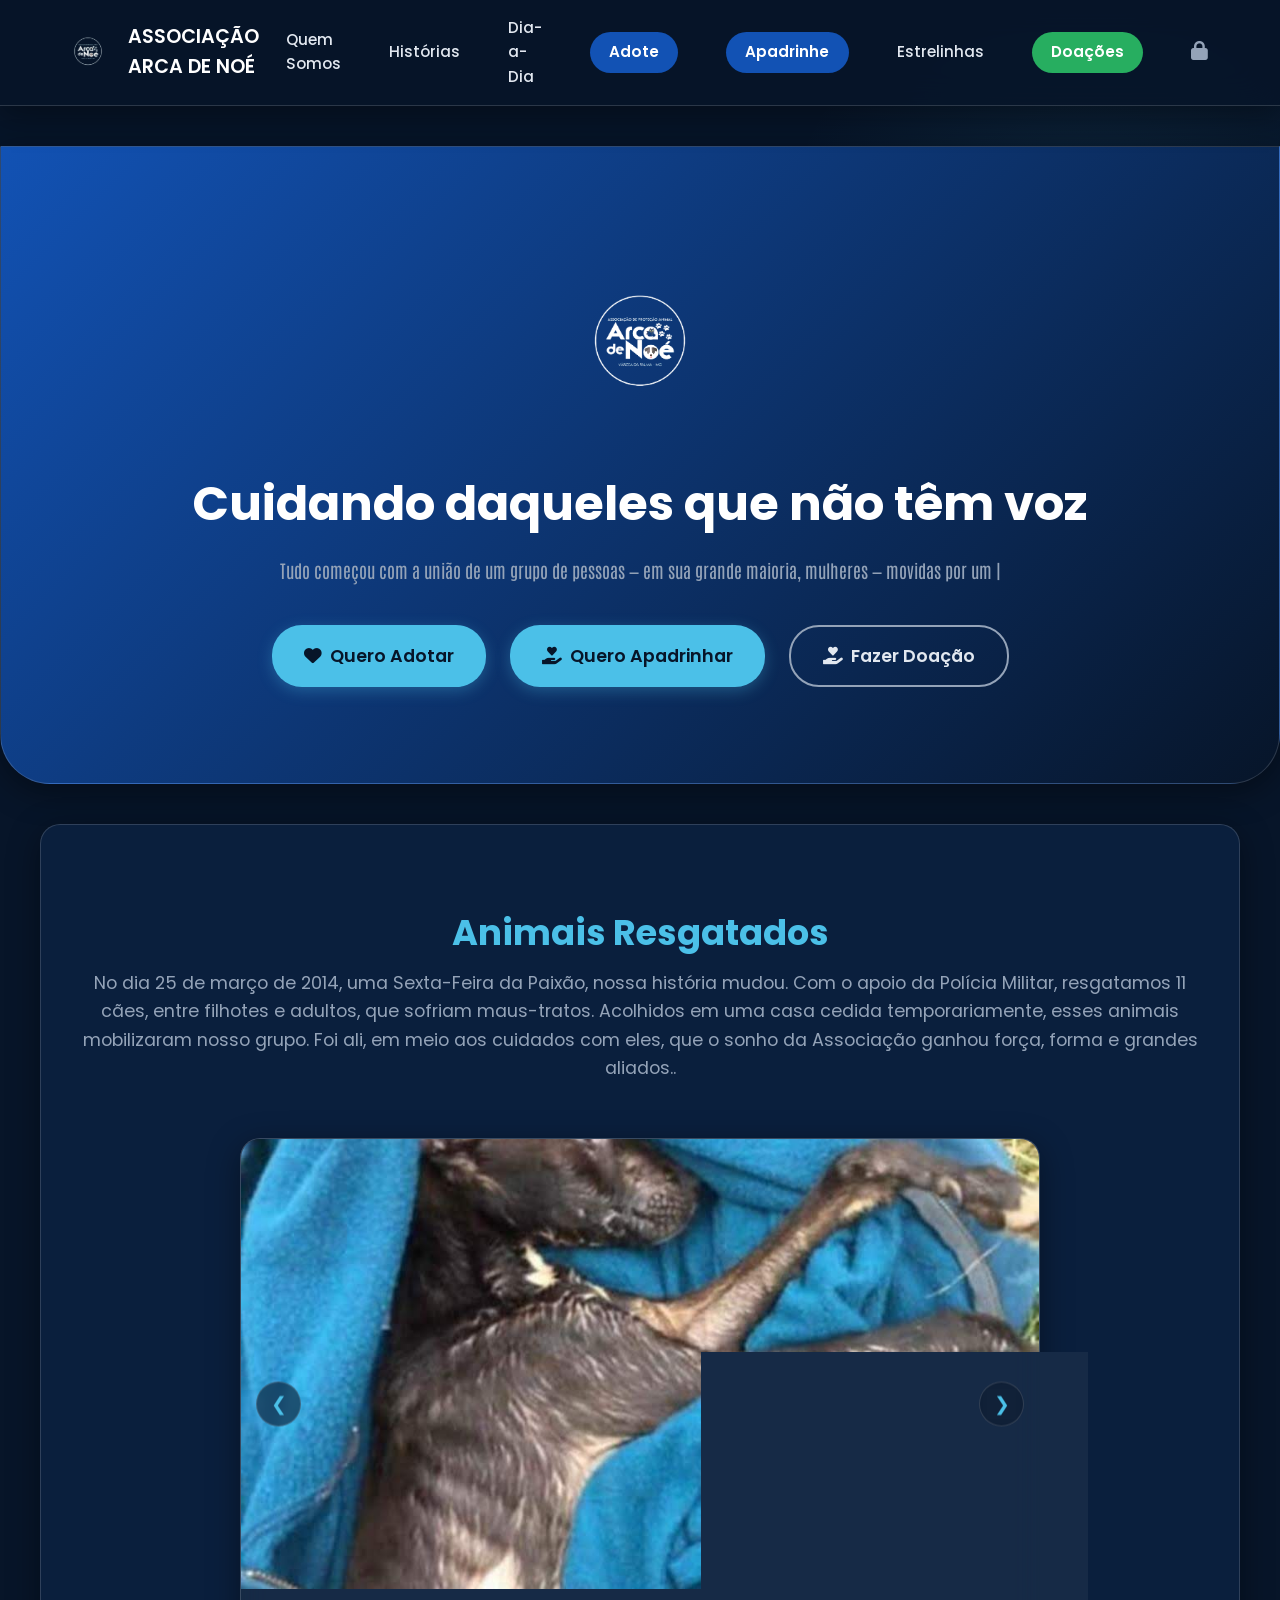
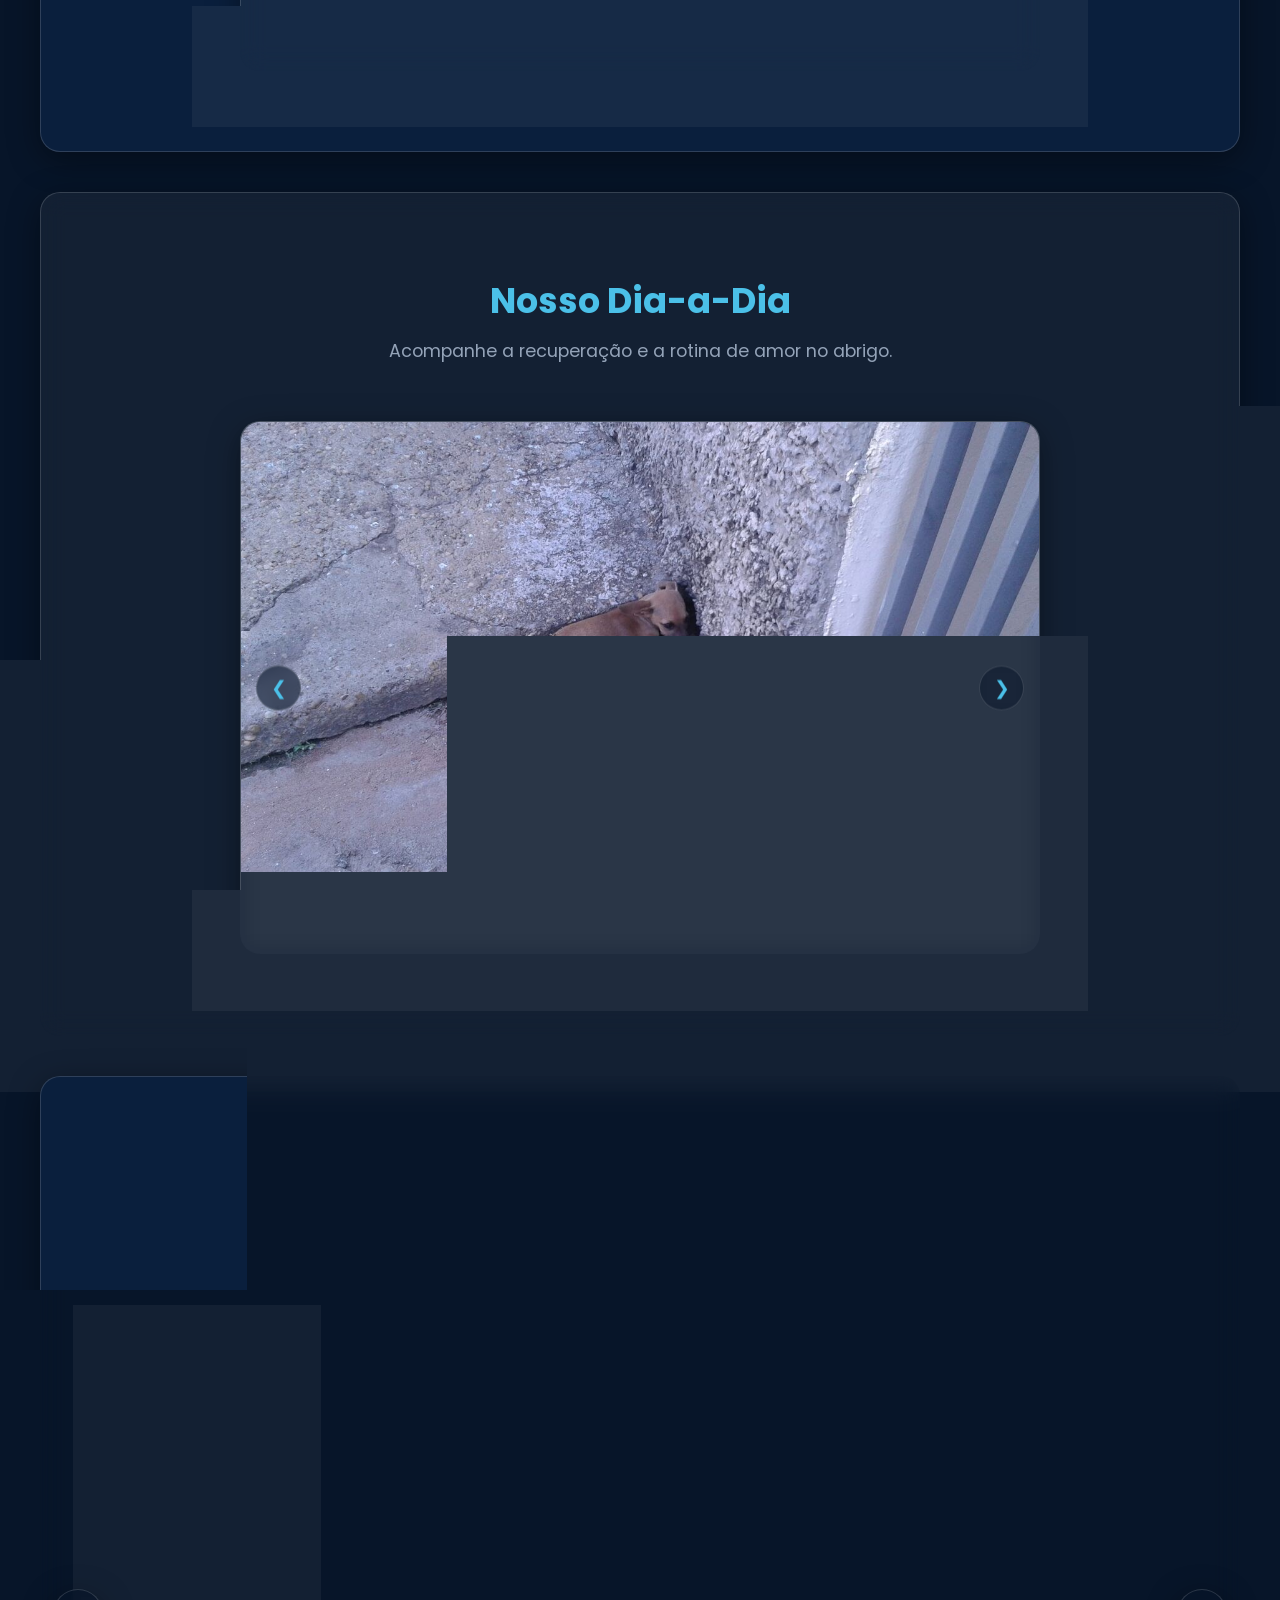
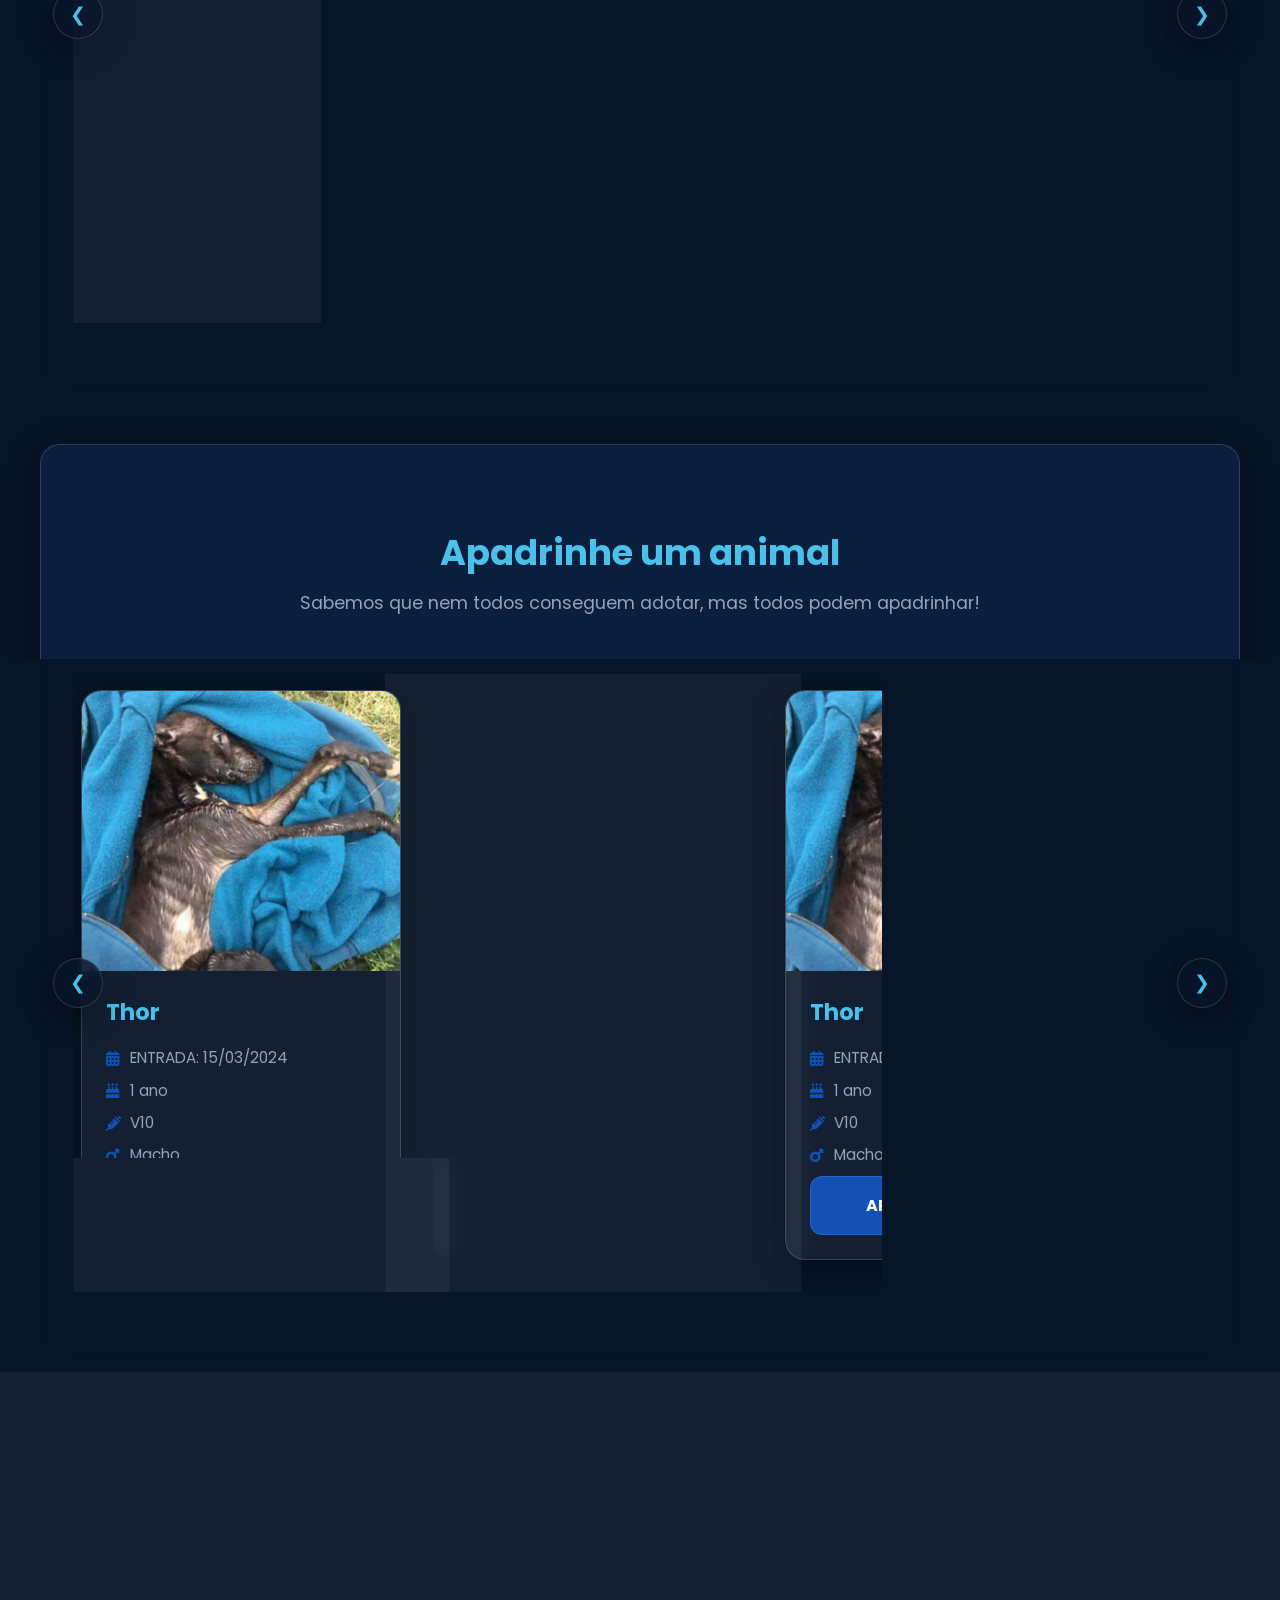
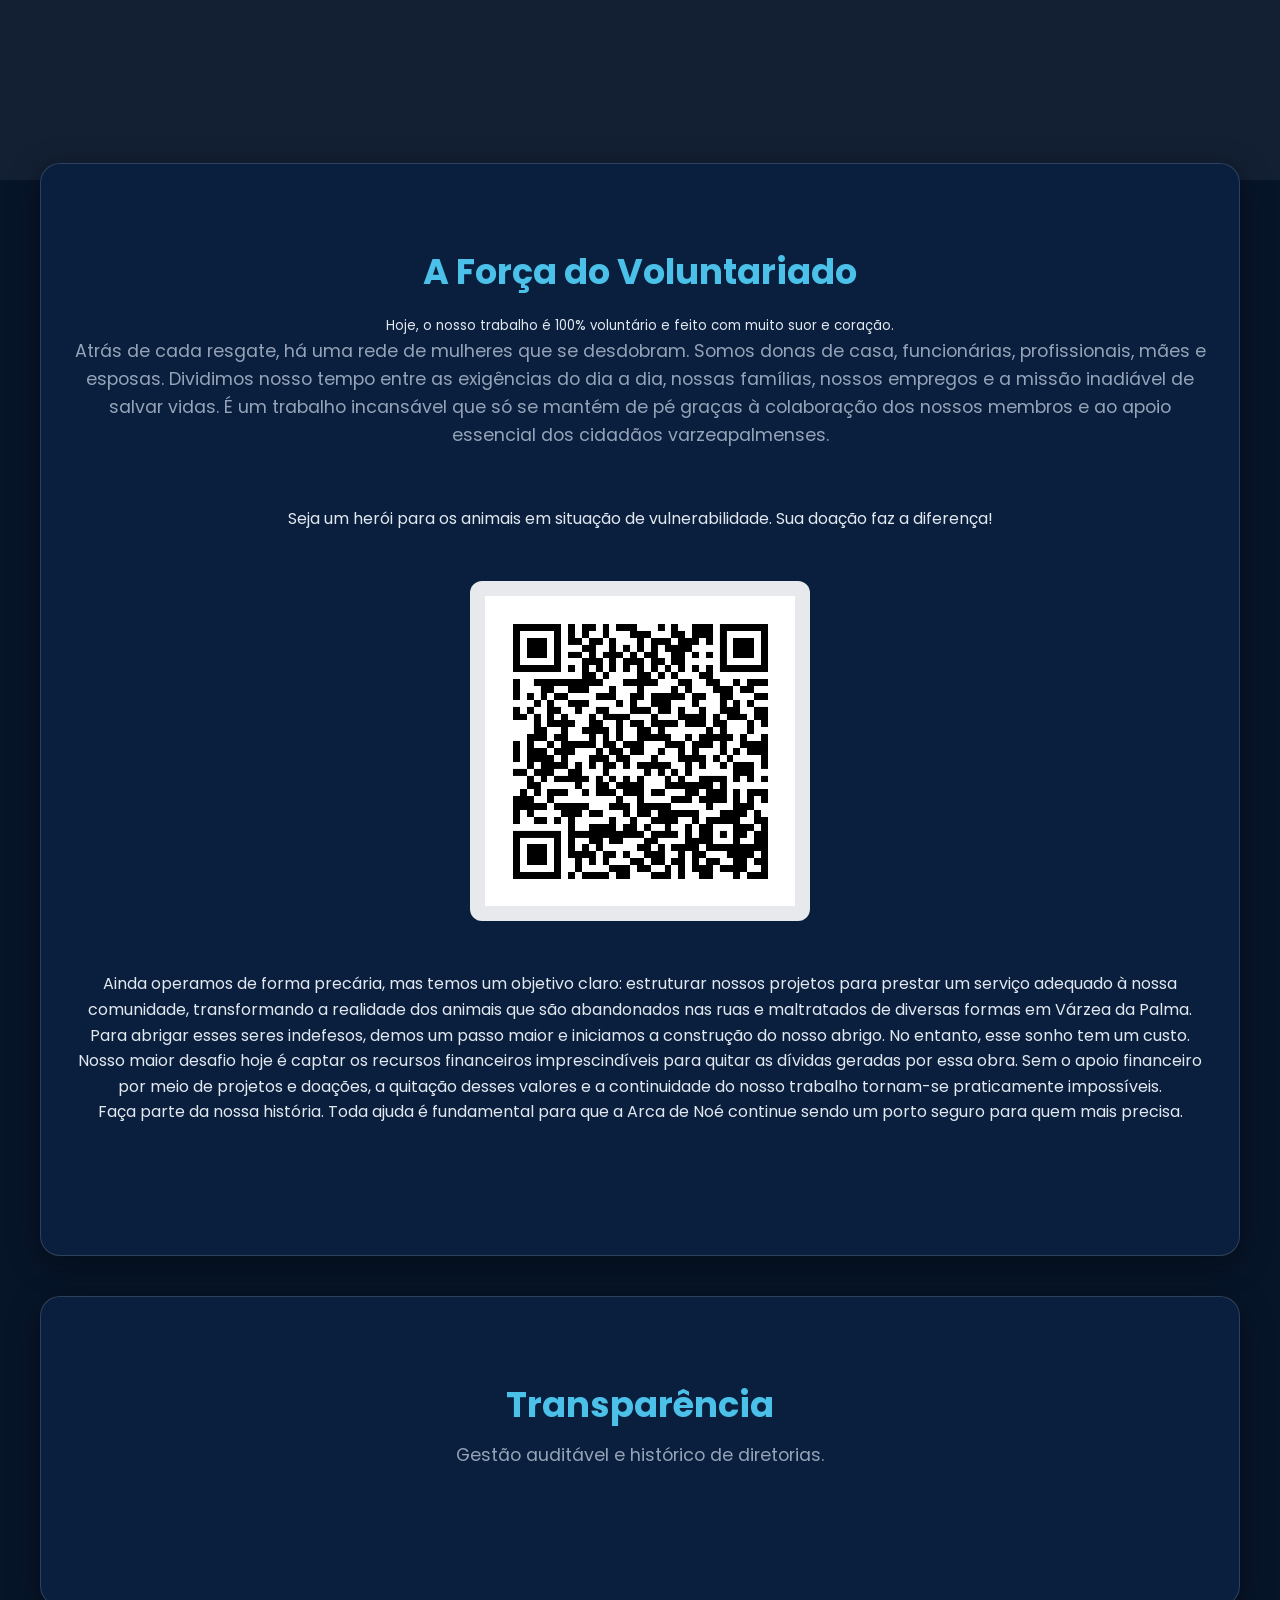
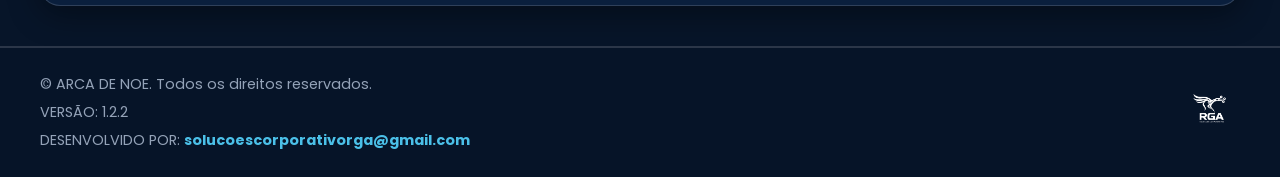
==== commit 7796b0d7: "Update" ====
--- a/admin.html
+++ b/admin.html
@@ -6,8 +6,26 @@
     <meta name="viewport" content="width=device-width, initial-scale=1.0">
     <title>PAINEL DE GESTÃO | Arca de Noé</title>
     <link rel="stylesheet" href="styles/style.css">
-    <link rel="stylesheet" href="styles/admin-style.css">
     <link rel="stylesheet" href="https://cdnjs.cloudflare.com/ajax/libs/font-awesome/6.0.0/css/all.min.css">
+    <script>
+        const userToken = localStorage.getItem('jwt_token');
+
+
+        if (!userToken || userToken === 'null' || userToken === 'undefined' || userToken.trim() === '') {
+
+            window.location.replace('index.html');
+        } else {
+
+            document.write('<style>body { display: flex !important; }</style>');
+        }
+    </script>
+
+    <style>
+        body {
+            display: none;
+        }
+    </style>
+
 </head>
 
 <body class="admin-body">
@@ -21,13 +39,14 @@
             <button class="nav-btn active" data-target="dashboard"><i class="fas fa-th-large"></i> Dashboard</button>
             <button class="nav-btn" data-target="dia-a-dia"><i class="fas fa-camera-retro"></i> Dia-a-Dia</button>
             <button class="nav-btn" data-target="solicitacoes"><i class="fas fa-envelope-open-text"></i> Solicitações
-                <span class="badge">3</span></button>
+                <span class="badge" id="badge-contador-solicitacoes">0</span>
+            </button>
             <button class="nav-btn" data-target="animais"><i class="fas fa-dog"></i> Prontuários</button>
             <button class="nav-btn" data-target="doacoes"><i class="fas fa-donate"></i> Financeiro</button>
             <button class="nav-btn" data-target="estrelinhas"><i class="fas fa-star"></i> Estrelinhas</button>
         </nav>
         <div class="sidebar-footer">
-            <button onclick="window.location.href='index.html'" class="btn-sair"><i class="fas fa-sign-out-alt"></i>
+            <button onclick="sairDoSistema()" class="btn-sair"><i class="fas fa-sign-out-alt"></i>
                 SAIR DO SISTEMA</button>
         </div>
     </aside>
@@ -92,15 +111,11 @@
                 </div>
                 <button class="btn-acao btn-voltar-dash"><i class="fas fa-arrow-left"></i> Voltar</button>
             </div>
-            <div class="form-panel">
-                <form action="#">
+            <div class="form-panel" id="form-panel-diario">
+                <form action="#" id="form-diario">
                     <div class="form-group">
-                        <label for="atividade">Título</label>
-                        <input type="text" id="atividade" name="atividade">
-                    </div>
-                    <div class="form-group">
-                        <label for="descricao-atividade">Descrição da Rotina</label>
-                        <textarea id="descricao-atividade" rows="4"></textarea>
+                        <label for="descricao-atividade" required>Descrição da Rotina</label>
+                        <textarea id="descricao-atividade" rows="4" required></textarea>
                     </div>
                     <div class="form-group form-grid">
                         <div>
@@ -109,37 +124,77 @@
                         </div>
                         <div>
                             <label for="fotos">Fotos (Múltiplas)</label>
-                            <input type="file" id="fotos" name="fotos" multiple class="file-input">
-                        </div>
-                    </div>
-                    <button type="button" class="btn-acao"><i class="fas fa-upload"></i> PUBLICAR NO SITE</button>
+                            <input type="file" id="fotos" name="fotos" multiple class="file-input" required>
+                        </div>
+                    </div>
+                    <button type="button" onclick="uploadDiario()" class="btn-acao"><i class="fas fa-upload"></i>
+                        PUBLICAR NO SITE</button>
                 </form>
+            </div>
+            <div class="section-header" style="margin-top: 4rem;">
+                <h3>Posts Publicados no Dia-a-Dia</h3>
+                <p>Visualize e gerencie as rotinas que já estão no site.</p>
+            </div>
+            <div class="card-list" id="lista-diario"></div>
+
+            <div id="modal-deletar-diario" class="modal-overlay hide">
+                <div class="modal-content modal-edita-animal" style="text-align: center;">
+                    <div class="modal-header">
+                        <h2>Confirmar Exclusão</h2>
+                        <button onclick="fecharModalDeletarDiario()" class="btn-fechar-modal">&times;</button>
+                    </div>
+                    <p style="color: var(--cor-texto-claro); margin-bottom: 20px;">Tem certeza absoluta de que deseja
+                        apagar esta publicação e sua foto?</p>
+
+                    <input type="hidden" id="deletar-diario-id">
+
+                    <div style="display: flex; gap: 10px; justify-content: center;">
+                        <button onclick="deletarDiarioConfirmado()"
+                            style="background-color: #e74c3c; color: white; border: none; padding: 0.8rem 1.5rem; border-radius: 10px; cursor: pointer; font-weight: 600;">Sim,
+                            Apagar</button>
+                        <button onclick="fecharModalDeletarDiario()"
+                            style="background-color: transparent; border: 1px solid var(--glass-border); color: var(--cor-texto); padding: 0.8rem 1.5rem; border-radius: 10px; cursor: pointer;">Cancelar</button>
+                    </div>
+                </div>
             </div>
         </section>
 
         <section id="solicitacoes" class="admin-section hide">
             <div class="section-header flex-between">
                 <div>
-                    <h3>Solicitações de Adoção</h3>
-                    <p>Gerencie as fichas enviadas pelos adotantes.</p>
+                    <h3>Solicitações de Adoção || Apadrinhamento</h3>
+                    <p>Gerencie as fichas enviadas pelos interessados.</p>
                 </div>
                 <button class="btn-acao btn-voltar-dash"><i class="fas fa-arrow-left"></i> Voltar</button>
             </div>
             <div class="card-list">
                 <div class="request-card">
-                    <div class="request-header">
-                        <h4>Animal: <strong>Thor</strong></h4>
-                        <span class="status-badge pending">Aguardando Contato</span>
-                    </div>
+
                     <div class="request-body">
-                        <p><strong>Candidato:</strong> João Silva</p>
-                        <p><strong>E-mail:</strong> joao.silva@example.com</p>
-                        <p><strong>WhatsApp:</strong> (11) 98765-4321</p>
-                        <p><strong>Data:</strong> 03/10/2026</p>
+
                     </div>
                     <div class="request-actions">
-                        <button class="btn-success"><i class="fas fa-check"></i> Aprovar Perfil</button>
-                        <button class="btn-danger"><i class="fas fa-times"></i> Recusar</button>
+
+                    </div>
+                </div>
+            </div>
+            <div id="modal-deletar-solicitacao" class="modal-overlay hide">
+                <div class="modal-content modal-deleta-solicitacao" style="text-align: center;">
+                    <div class="modal-header">
+                        <h2>Confirmar Exclusão</h2>
+                        <button onclick="fecharModalDeletarSolicitacao()" class="btn-fechar-modal">&times;</button>
+                    </div>
+                    <p style="color: var(--cor-texto-claro); margin-bottom: 20px;">Tem certeza absoluta de que deseja
+                        apagar esta solicitação?</p>
+
+                    <input type="hidden" id="deletar-solicitacao-id">
+
+                    <div style="display: flex; gap: 10px; justify-content: center;">
+                        <button onclick="deletarSolicitacaoConfirmado()"
+                            style="background-color: #e74c3c; color: white; border: none; padding: 0.8rem 1.5rem; border-radius: 10px; cursor: pointer; font-weight: 600;">Sim,
+                            Apagar</button>
+                        <button onclick="fecharModalDeletarSolicitacao()"
+                            style="background-color: transparent; border: 1px solid var(--glass-border); color: var(--cor-texto); padding: 0.8rem 1.5rem; border-radius: 10px; cursor: pointer;">Cancelar</button>
                     </div>
                 </div>
             </div>
@@ -383,29 +438,108 @@
             <div class="section-header flex-between">
                 <div>
                     <h3>Controle Financeiro e Doações</h3>
-                    <p>Entradas e apoio recebido.</p>
+                    <p>Entradas, saídas e gestão de recursos.</p>
                 </div>
                 <button class="btn-acao btn-voltar-dash"><i class="fas fa-arrow-left"></i> Voltar</button>
             </div>
+
+            <!-- PAINEL DE RESUMO (DASHBOARD FINANCEIRO) -->
+            <div class="dashboard-grid" style="margin-bottom: 2rem;">
+                <!-- Cartão de Entradas -->
+                <div class="dash-card" style="cursor: pointer;"
+                    onclick="document.getElementById('filtro-tipo-financeiro').value='ENTRADA'; aplicarFiltrosFinanceiros();">
+                    <div class="dash-icon green"><i class="fas fa-arrow-up"></i></div>
+                    <h4>Entradas (Mês)</h4>
+                    <p id="total-entradas" style="font-size: 1.5rem; font-weight: bold; color: #2ecc71;">R$ 0,00</p>
+                </div>
+
+                <!-- Cartão de Saídas -->
+                <div class="dash-card" style="cursor: pointer;"
+                    onclick="document.getElementById('filtro-tipo-financeiro').value='SAIDA'; aplicarFiltrosFinanceiros();">
+                    <div class="dash-icon orange"><i class="fas fa-arrow-down"></i></div>
+                    <h4>Saídas (Mês)</h4>
+                    <p id="total-saidas" style="font-size: 1.5rem; font-weight: bold; color: #e74c3c;">R$ 0,00</p>
+                </div>
+                <div class="dash-card">
+                    <div class="dash-icon blue"><i class="fas fa-wallet"></i></div>
+                    <h4>Saldo Atual</h4>
+                    <p id="saldo-total" style="font-size: 1.5rem; font-weight: bold; color: var(--cor-primaria);">R$
+                        0,00</p>
+                </div>
+            </div>
+
+            <!-- BARRA DE AÇÕES E FILTROS -->
+            <div class="search-bar" style="justify-content: space-between; align-items: center;">
+                <div style="display: flex; gap: 10px; width: 60%;">
+                    <select id="filtro-tipo-financeiro"
+                        style="width: auto; padding: 0.8rem; border-radius: 8px; background: rgba(0,0,0,0.2); border: 1px solid var(--glass-border); color: white;">
+                        <option value="todos">Todos os Lançamentos</option>
+                        <option value="ENTRADA">Apenas Entradas</option>
+                        <option value="SAIDA">Apenas Saídas</option>
+                    </select>
+                    <input type="month" id="filtro-mes-financeiro"
+                        style="padding: 0.8rem; border-radius: 8px; background: rgba(0,0,0,0.2); border: 1px solid var(--glass-border); color: white; color-scheme: dark;">
+                </div>
+                <button id="btnNovoLancamento"
+                    style="background-color: var(--cor-secundaria); padding: 0.8rem 1.5rem;"><i class="fas fa-plus"></i>
+                    Novo Lançamento</button>
+            </div>
+
+            <!-- FORMULÁRIO DE NOVO LANÇAMENTO (ESCONDIDO POR PADRÃO) -->
+            <section class="form-animal hide" id="formulario-financeiro">
+                <div class="form-card" style="margin-bottom: 2rem;">
+                    <h2><i class="fas fa-file-invoice-dollar"></i> REGISTRO FINANCEIRO </h2>
+                    <form id="form-registro-financeiro">
+                        <div class="form-grid">
+                            <div class="form-group">
+                                <label for="fin-tipo">Tipo</label>
+                                <select id="fin-tipo" required>
+                                    <option value="ENTRADA">Entrada (Doação, Patrocínio...)</option>
+                                    <option value="SAIDA">Saída (Ração, Vet, Contas...)</option>
+                                </select>
+                            </div>
+                            <div class="form-group">
+                                <label for="fin-valor">Valor (R$)</label>
+                                <input type="number" id="fin-valor" step="0.01" min="0.01" placeholder="0.00" required>
+                            </div>
+                            <div class="form-group">
+                                <label for="fin-data">Data</label>
+                                <input type="date" id="fin-data" required>
+                            </div>
+                            <div class="form-group">
+                                <label for="fin-comprovante">Comprovante (Opcional)</label>
+                                <input type="file" id="fin-comprovante" accept="image/*,.pdf">
+                            </div>
+                            <div class="form-group full-width">
+                                <label for="fin-descricao">Descrição (Doador / Motivo)</label>
+                                <input type="text" id="fin-descricao"
+                                    placeholder="Ex: Doação Maria Silva PIX / Compra Ração" required>
+                            </div>
+
+                            <div class="form-group full-width botoes-form">
+                                <button type="submit" class="btn-enviar">SALVAR LANÇAMENTO</button>
+                                <button type="button" class="btn-fechar" id="cancelarLancamento">Cancelar</button>
+                            </div>
+                        </div>
+                    </form>
+                </div>
+            </section>
+
+            <!-- TABELA DE LANÇAMENTOS -->
             <div class="table-container">
-                <table class="data-table">
+                <table class="data-table" id="tabela-financeiro">
                     <thead>
                         <tr>
                             <th>Data</th>
-                            <th>Doador</th>
-                            <th>Contato</th>
+                            <th>Descrição</th>
+                            <th>Tipo</th>
                             <th>Valor</th>
-                            <th>Status</th>
+                            <th>Comprovante</th>
+                            <th>Ações</th>
                         </tr>
                     </thead>
                     <tbody>
-                        <tr>
-                            <td>20/03/2024</td>
-                            <td><strong>Maria Oliveira</strong></td>
-                            <td>maria@example.com</td>
-                            <td class="valor-doacao">R$ 100,00</td>
-                            <td><span class="status-badge success">Confirmado</span></td>
-                        </tr>
+                        <!-- Preenchido via JavaScript -->
                     </tbody>
                 </table>
             </div>
--- a/styles/style.css
+++ b/styles/style.css
@@ -1276,6 +1276,12 @@
     border-bottom: 1px solid var(--glass-border);
 }
 
+.request-card:hover{
+    transform: translateY(-5px);
+    box-shadow: 0 15px 30px var(--cor-primaria-hover) ;
+    transition: 1s;
+}
+
 .request-header {
     display: flex;
     justify-content: space-between;
@@ -1285,6 +1291,7 @@
 
 .request-body p {
     margin-bottom: 0.5rem;
+    margin-top: 0.5rem;
     color: var(--cor-branco);
 }
 
@@ -1349,6 +1356,25 @@
     border-radius: 8px;
     cursor: pointer;
     transition: all 0.3s;
+}
+
+.request-actions-solicitacoes{
+    display: flex;
+    justify-content: center;
+    width: 100%;
+    height: 30%;
+    margin-top: 50px
+
+}
+
+.btn-danger{
+    width: 40%;
+    height: 60%;
+    border-radius: 10px;
+    justify-content: center;
+    cursor: pointer;
+    background-color: red;
+    border: 1px solid red;
 }
 
 /* =========================================
@@ -1520,4 +1546,23 @@
 .data-table td:nth-child(9) { 
     white-space: normal;
     min-width: 250px;
+}
+
+/* Badges Financeiras */
+.badge-entrada {
+    background-color: rgba(46, 204, 113, 0.2);
+    color: #2ecc71;
+    padding: 5px 10px;
+    border-radius: 8px;
+    font-weight: bold;
+    font-size: 0.85rem;
+}
+
+.badge-saida {
+    background-color: rgba(231, 76, 60, 0.2);
+    color: #e74c3c;
+    padding: 5px 10px;
+    border-radius: 8px;
+    font-weight: bold;
+    font-size: 0.85rem;
 }
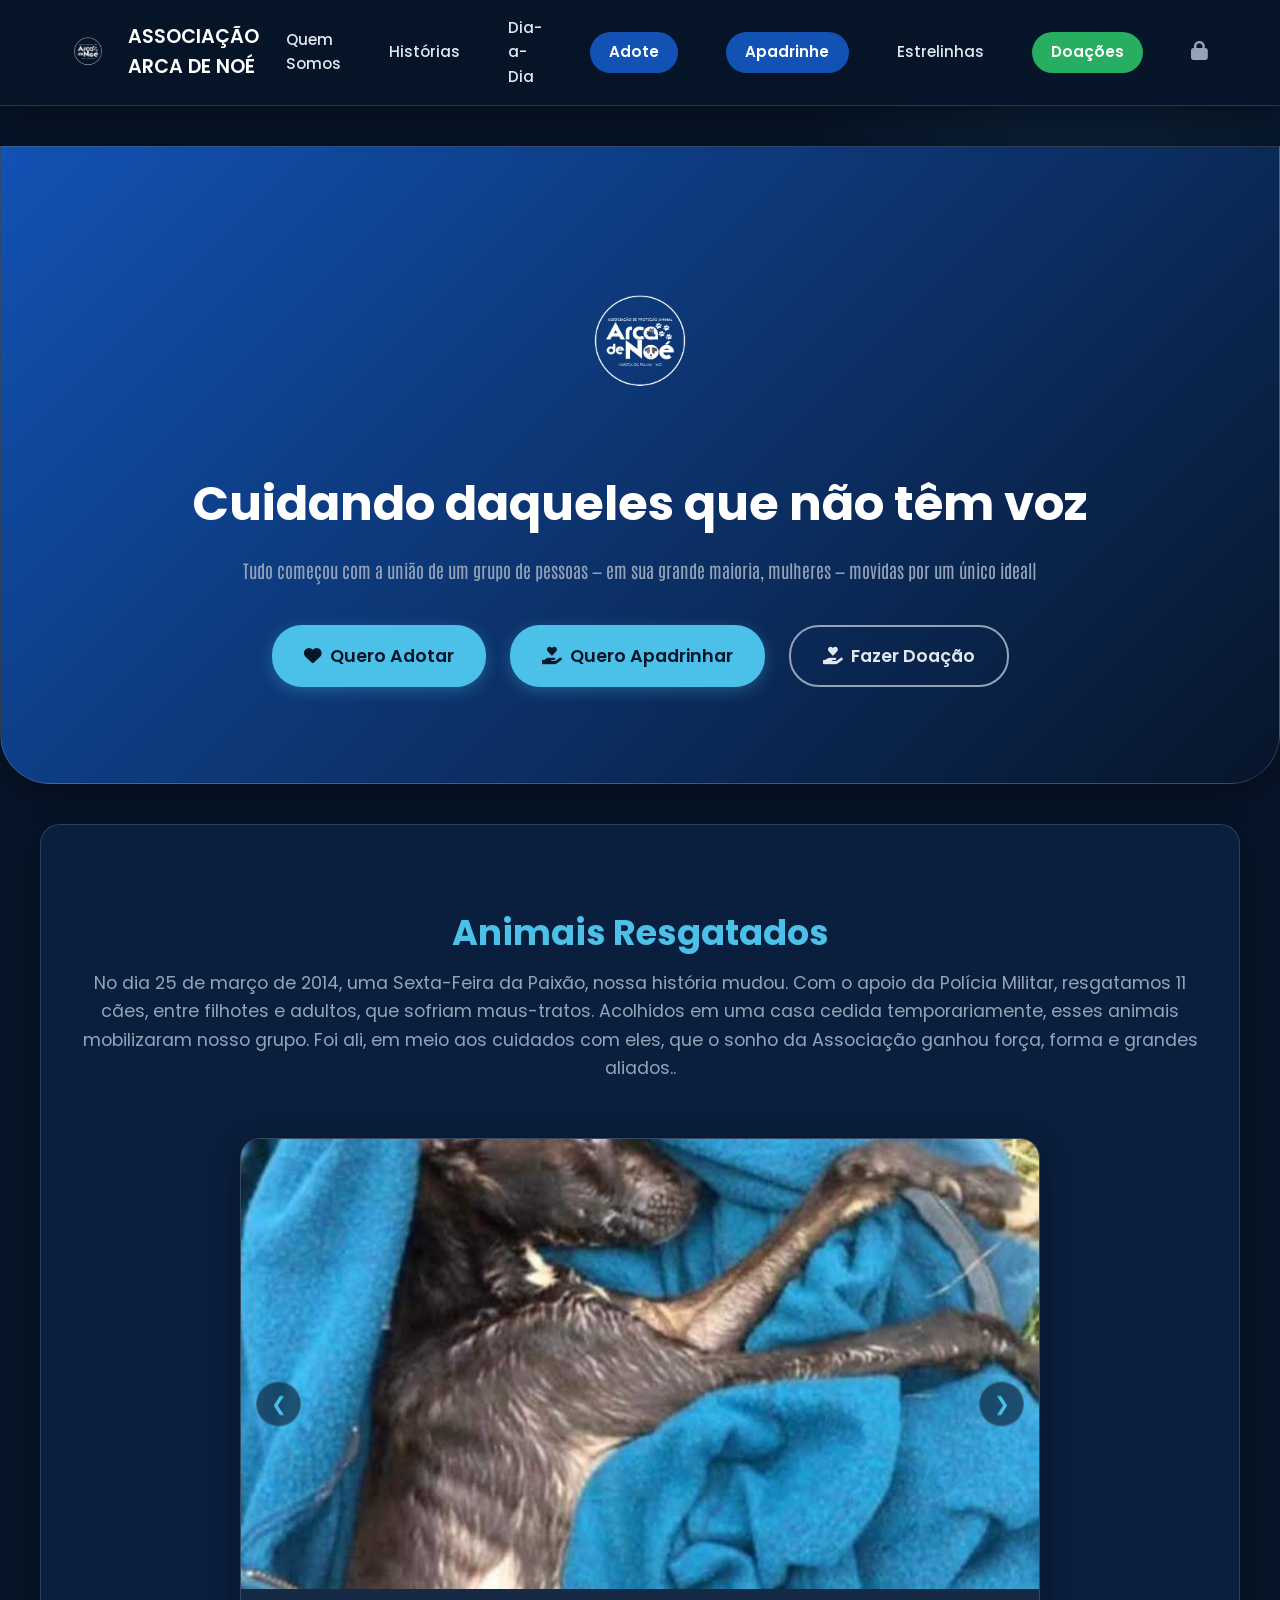
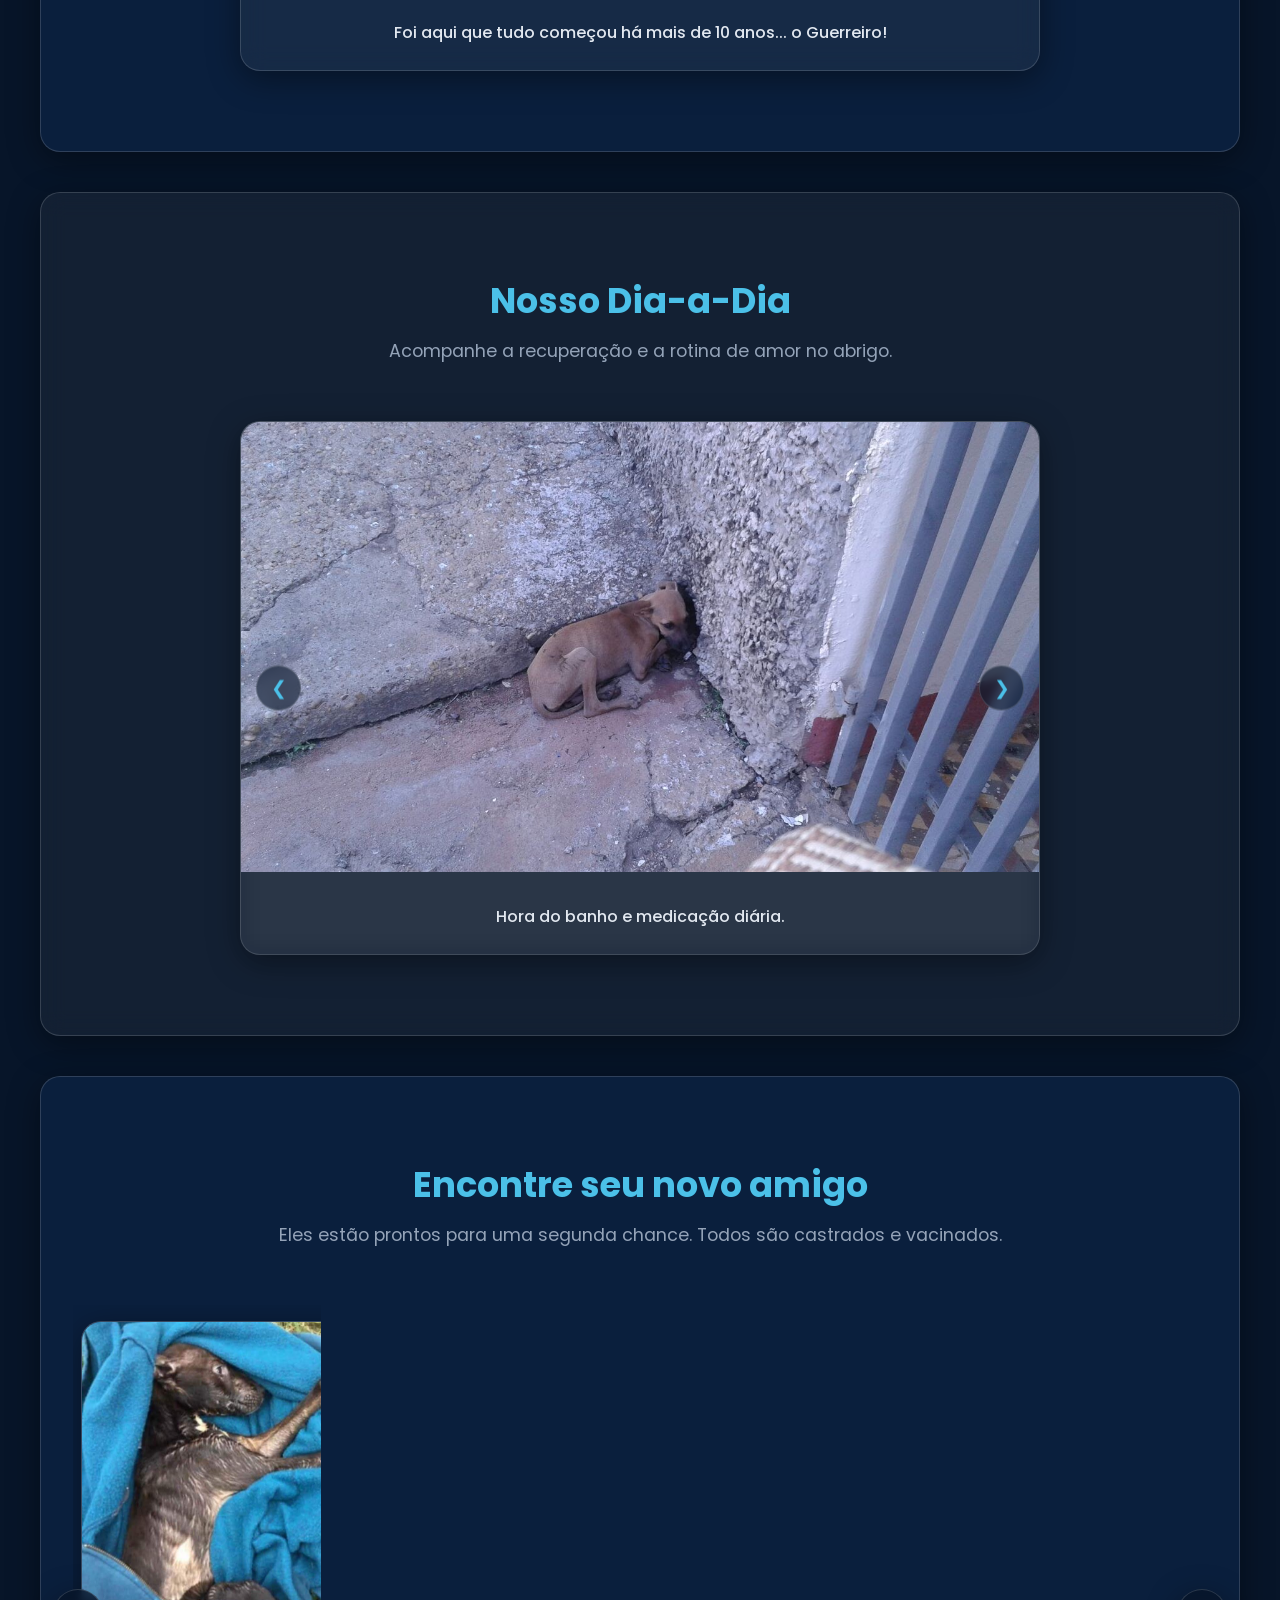
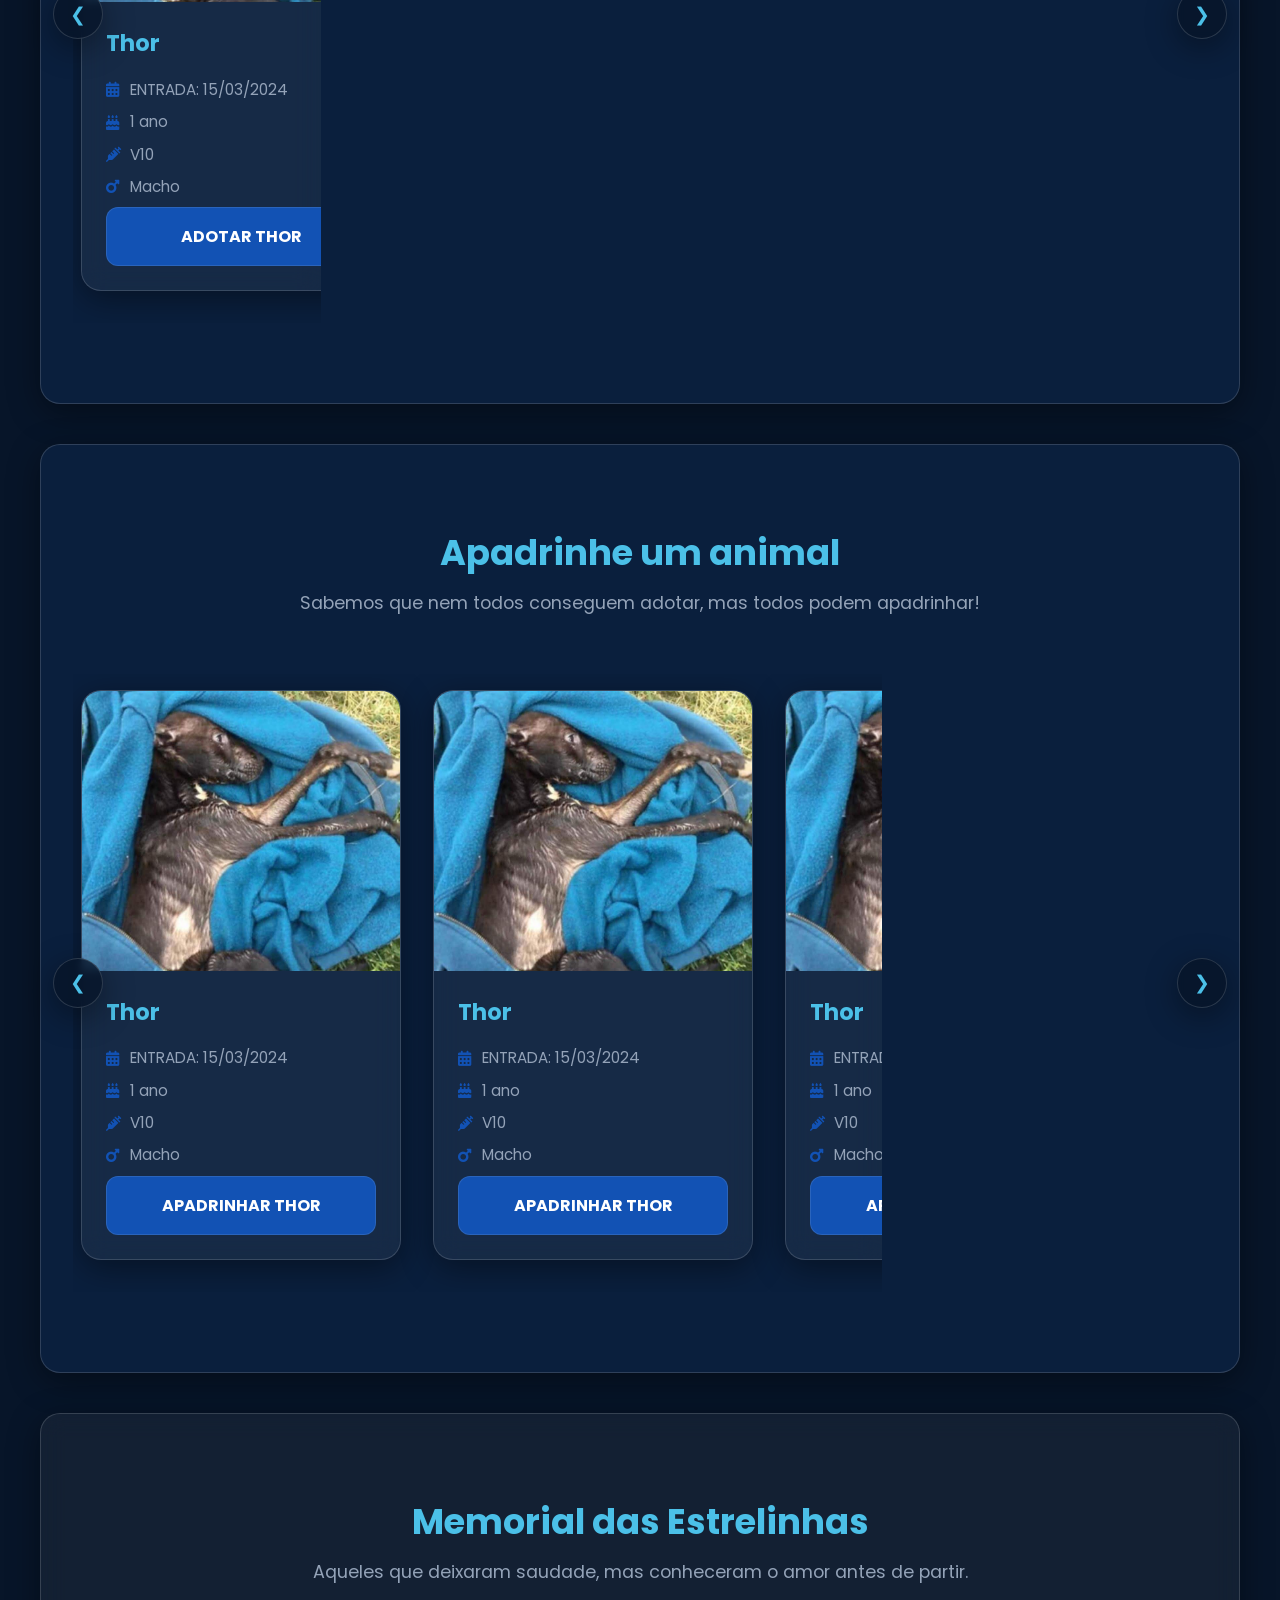
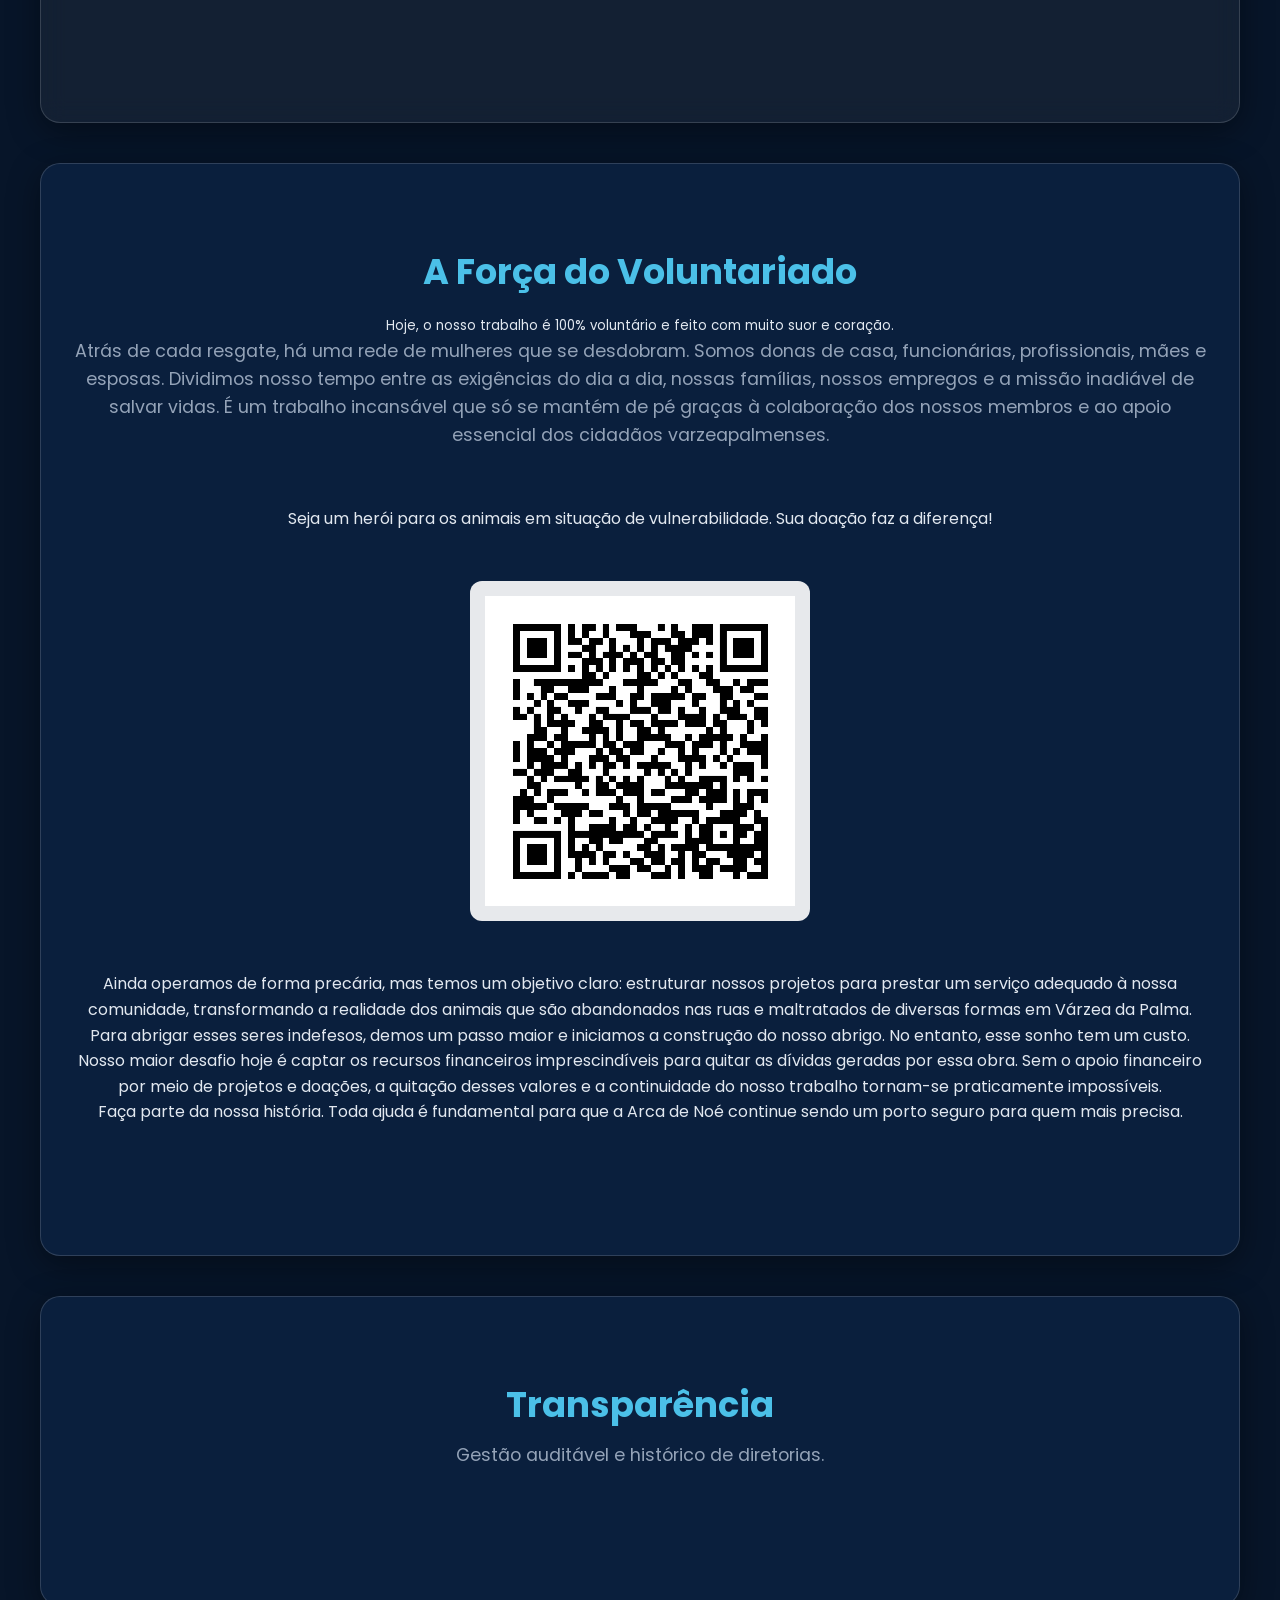
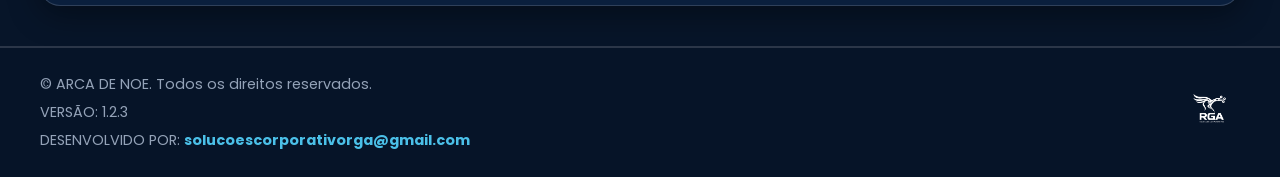
==== commit 5168f4e9: "update" ====
--- a/admin.html
+++ b/admin.html
@@ -44,6 +44,7 @@
             <button class="nav-btn" data-target="animais"><i class="fas fa-dog"></i> Prontuários</button>
             <button class="nav-btn" data-target="doacoes"><i class="fas fa-donate"></i> Financeiro</button>
             <button class="nav-btn" data-target="estrelinhas"><i class="fas fa-star"></i> Estrelinhas</button>
+            <button class="nav-btn" data-target="documentos"><i class="fas fa-file"></i> Documentos</button>
         </nav>
         <div class="sidebar-footer">
             <button onclick="sairDoSistema()" class="btn-sair"><i class="fas fa-sign-out-alt"></i>
@@ -396,18 +397,11 @@
                         <button onclick="fecharModalDocumentos()" class="btn-fechar-modal">&times;</button>
                     </div>
 
-                    <div class="form-modal-group full" style="margin-bottom: 20px;">
-                        <label>Adicionar Novo Documento (PDF ou Imagem):</label>
-                        <div style="display: flex; gap: 10px; align-items: center;">
-                            <input type="file" id="input-novo-doc" accept=".pdf, image/*" style="flex-grow: 1;">
-                            <button onclick="adicionarDocumento()" class="btn-primary-modal"
-                                style="margin-top: 0; padding: 0.8rem 1.5rem;">Upload</button>
-                        </div>
-                    </div>
+
 
                     <div id="container-documentos"
                         style="display: flex; flex-direction: column; gap: 10px; margin-top: 20px;">
-                        <!-- Os documentos serão carregados aqui dinamicamente -->
+
                     </div>
                 </div>
             </div>
@@ -432,6 +426,7 @@
                     </div>
                 </div>
             </div>
+
         </section>
 
         <section id="doacoes" class="admin-section hide">
@@ -588,9 +583,16 @@
                 <div>
                     <h1>Documentos registrados</h1>
                 </div>
-                <div>
-                    <h1>Adicionar Documento</h1>
-                    <button class="btn-upload"><i class="fa-solid fa-upload"></i>Adicionar Documentos</button>
+
+
+                <div class="form-modal-group full" style="margin-bottom: 20px;">
+                    <label>Adicionar Novo Documento (PDF ou Imagem):</label>
+                    <div style="display: flex; gap: 10px; align-items: center;">
+                        <input type="file" id="input-novo-doc" accept=".pdf, image/*" style="display: none;">
+                        <label for="input-novo-doc" class="botao-escolher-ficheiro">Selecionar Documento</label>
+
+                        <button onclick="adicionarDocumento()" class="btn-upload">Upload</button>
+                    </div>
                 </div>
             </div>
         </section>
--- a/styles/style.css
+++ b/styles/style.css
@@ -540,7 +540,7 @@
     box-shadow: var(--glass-shadow);
     max-width: 800px;
     width: 100%;
-    margin: auto; 
+    margin: auto;
 }
 
 .form-card h2 {
@@ -1276,9 +1276,9 @@
     border-bottom: 1px solid var(--glass-border);
 }
 
-.request-card:hover{
+.request-card:hover {
     transform: translateY(-5px);
-    box-shadow: 0 15px 30px var(--cor-primaria-hover) ;
+    box-shadow: 0 15px 30px var(--cor-primaria-hover);
     transition: 1s;
 }
 
@@ -1358,16 +1358,38 @@
     transition: all 0.3s;
 }
 
-.request-actions-solicitacoes{
+#input-novo-doc {
+    background-color: var(--cor-secundaria);
+    color: white;
+    border: none;
+    padding: 0.8rem 1.5rem;
+    border-radius: 8px;
+    cursor: pointer;
+    transition: all 0.3s;
+}
+
+.botao-escolher-ficheiro {
+
+    background-color: var(--cor-secundaria);
+    color: white;
+    border: none;
+    padding: 0.8rem 1.5rem;
+    border-radius: 8px;
+    cursor: pointer;
+    transition: all 0.3s;
+
+
+}
+
+.request-actions-solicitacoes {
     display: flex;
     justify-content: center;
     width: 100%;
     height: 30%;
     margin-top: 50px
-
-}
-
-.btn-danger{
+}
+
+.btn-danger {
     width: 40%;
     height: 60%;
     border-radius: 10px;
@@ -1381,7 +1403,8 @@
    MODAIS (PRONTUÁRIO E EDIÇÃO)
 ========================================= */
 .modal-overlay {
-    background: rgba(0, 5, 15, 0.85); /* Fundo escuro igual ao login */
+    background: rgba(0, 5, 15, 0.85);
+    /* Fundo escuro igual ao login */
     backdrop-filter: blur(8px);
     position: fixed;
     top: 0;
@@ -1417,12 +1440,15 @@
 }
 
 .modal-content {
-    background: var(--cor-fundo); /* Fundo escuro do site */
+    background: var(--cor-fundo);
+    /* Fundo escuro do site */
     border: 1px solid var(--glass-border);
     border-radius: 20px;
     width: 100%;
-    max-height: 90vh; /* Não deixa ultrapassar a altura da tela */
-    overflow-y: auto; /* Scroll interno se o conteúdo for grande */
+    max-height: 90vh;
+    /* Não deixa ultrapassar a altura da tela */
+    overflow-y: auto;
+    /* Scroll interno se o conteúdo for grande */
     padding: 2.5rem;
     box-shadow: 0 15px 50px rgba(0, 0, 0, 0.6);
     color: var(--cor-texto);
@@ -1430,8 +1456,13 @@
 }
 
 /* Tamanhos específicos para cada modal */
-.modal-prontuario { max-width: 700px; }
-.modal-edita-animal { max-width: 450px; }
+.modal-prontuario {
+    max-width: 700px;
+}
+
+.modal-edita-animal {
+    max-width: 450px;
+}
 
 .modal-header {
     display: flex;
@@ -1500,7 +1531,8 @@
 
 .form-modal-group input[type="date"],
 .form-modal-group input[type="datetime-local"] {
-    color-scheme: dark; /* Faz o calendário do navegador ficar escuro */
+    color-scheme: dark;
+    /* Faz o calendário do navegador ficar escuro */
 }
 
 .form-modal-group input:focus,
@@ -1534,16 +1566,19 @@
 .table-container {
     /* O overflow-x já existe no seu CSS, mas vamos garantir que a tabela tenha tamanho mínimo */
     overflow-x: auto;
-    -webkit-overflow-scrolling: touch; /* Suaviza no mobile */
+    -webkit-overflow-scrolling: touch;
+    /* Suaviza no mobile */
 }
 
 .data-table {
-    min-width: 1200px; /* Força a tabela a ter espaço, criando scroll se a tela for menor */
-    white-space: nowrap; /* Impede o texto de quebrar de linha desnecessariamente */
+    min-width: 1200px;
+    /* Força a tabela a ter espaço, criando scroll se a tela for menor */
+    white-space: nowrap;
+    /* Impede o texto de quebrar de linha desnecessariamente */
 }
 
 /* Coluna de Informações Adicionais pode quebrar linha se for muito grande */
-.data-table td:nth-child(9) { 
+.data-table td:nth-child(9) {
     white-space: normal;
     min-width: 250px;
 }
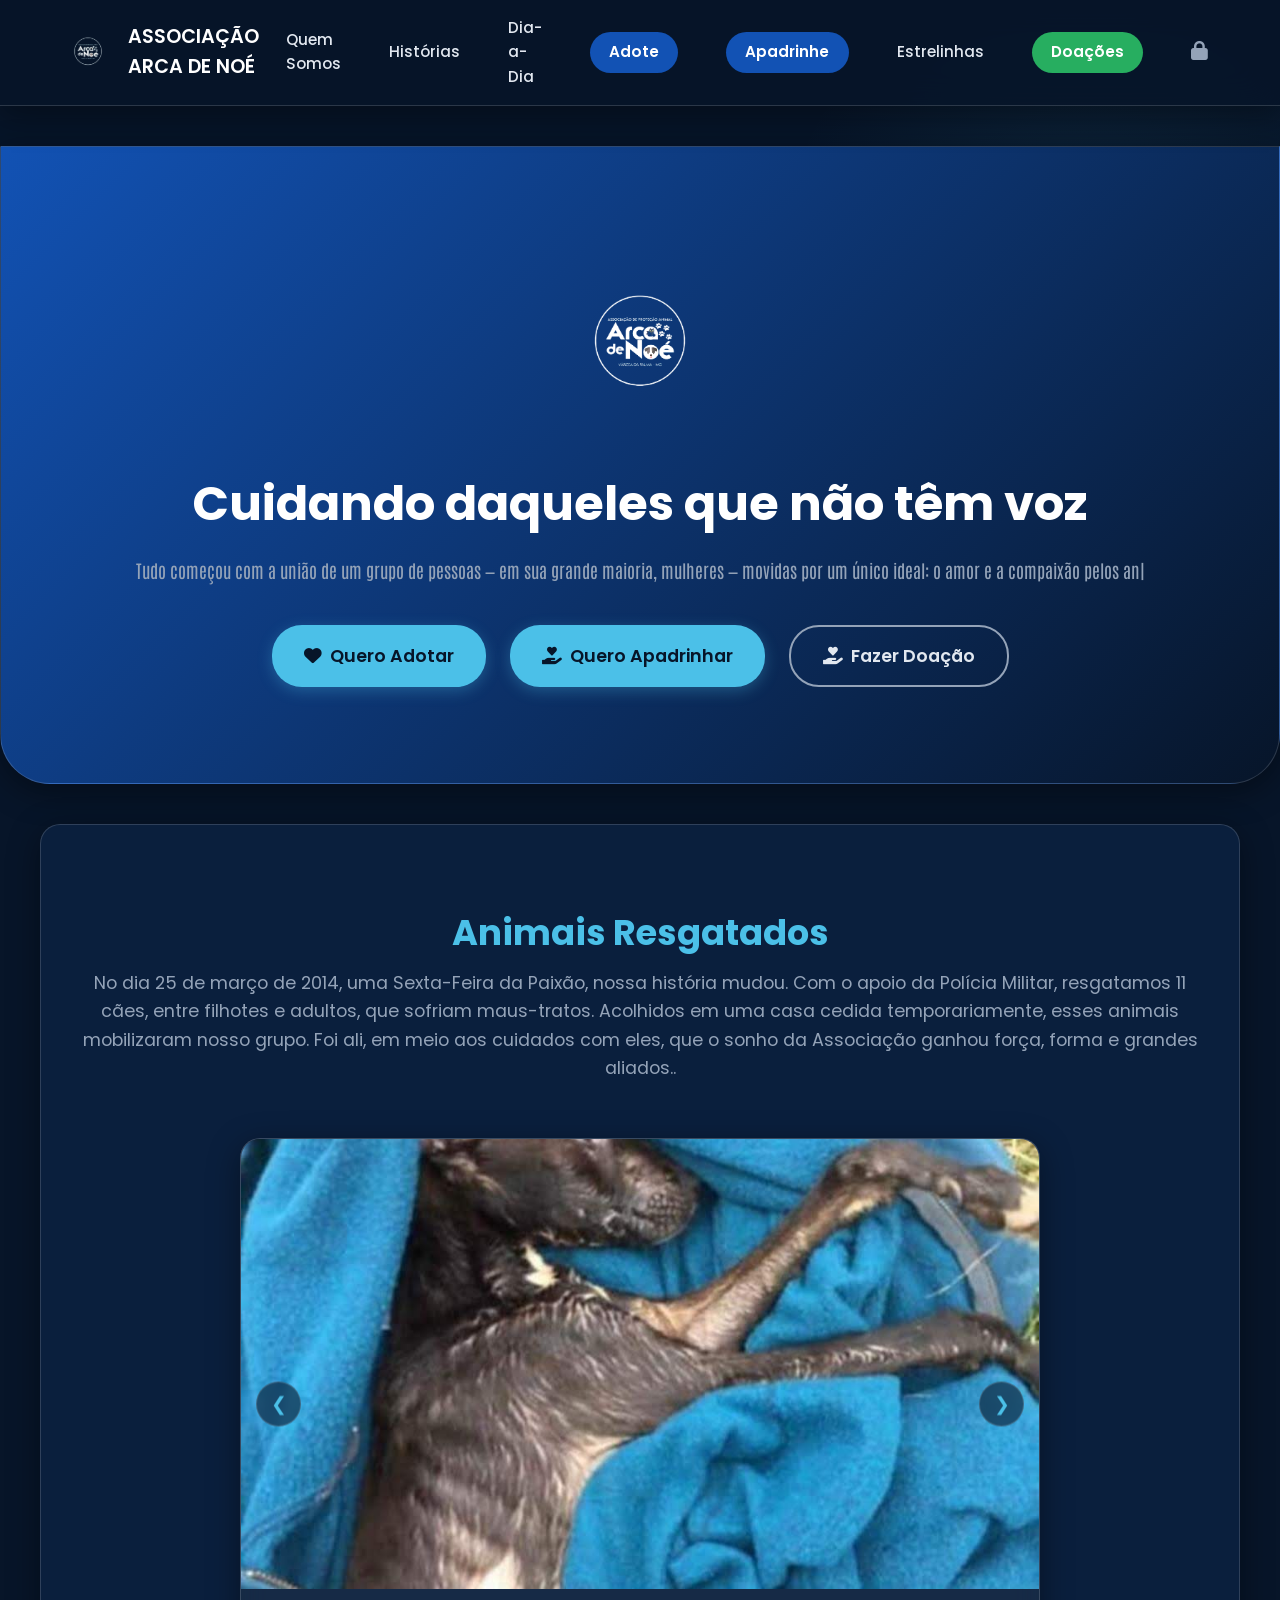
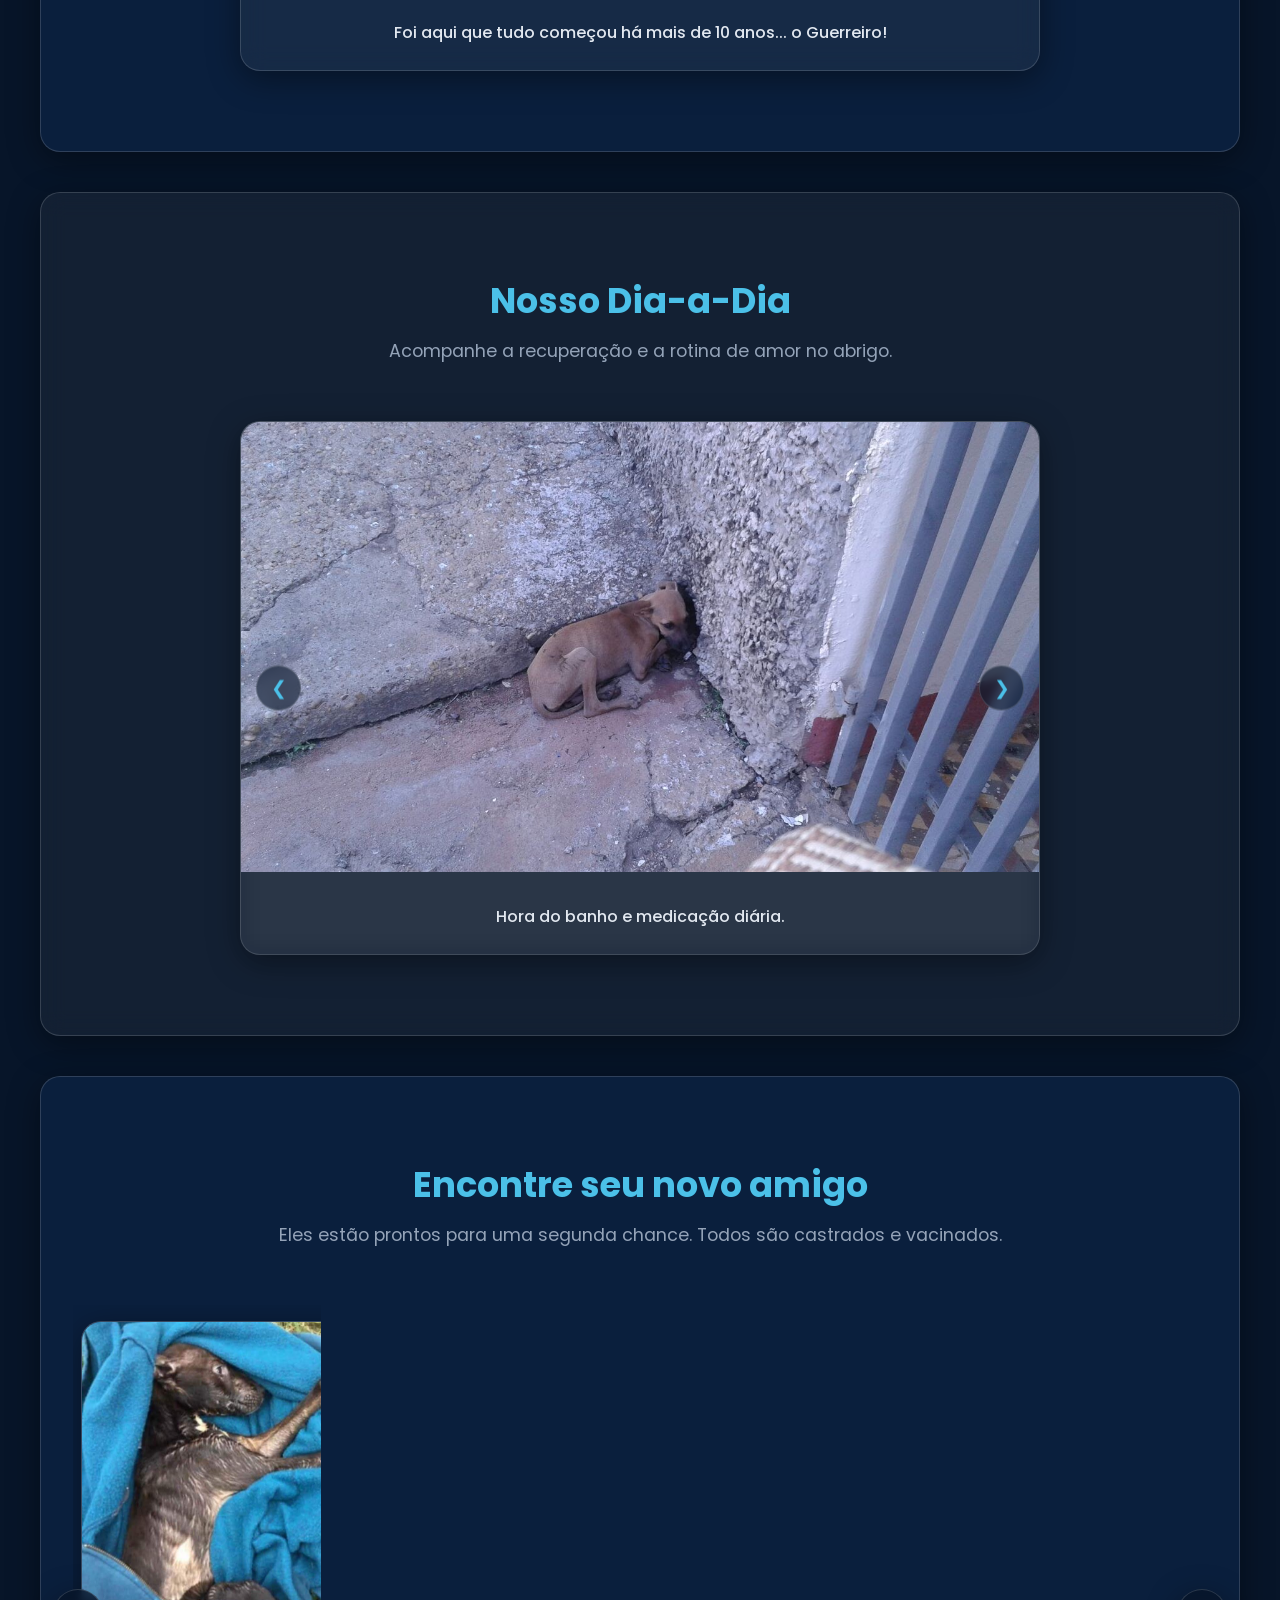
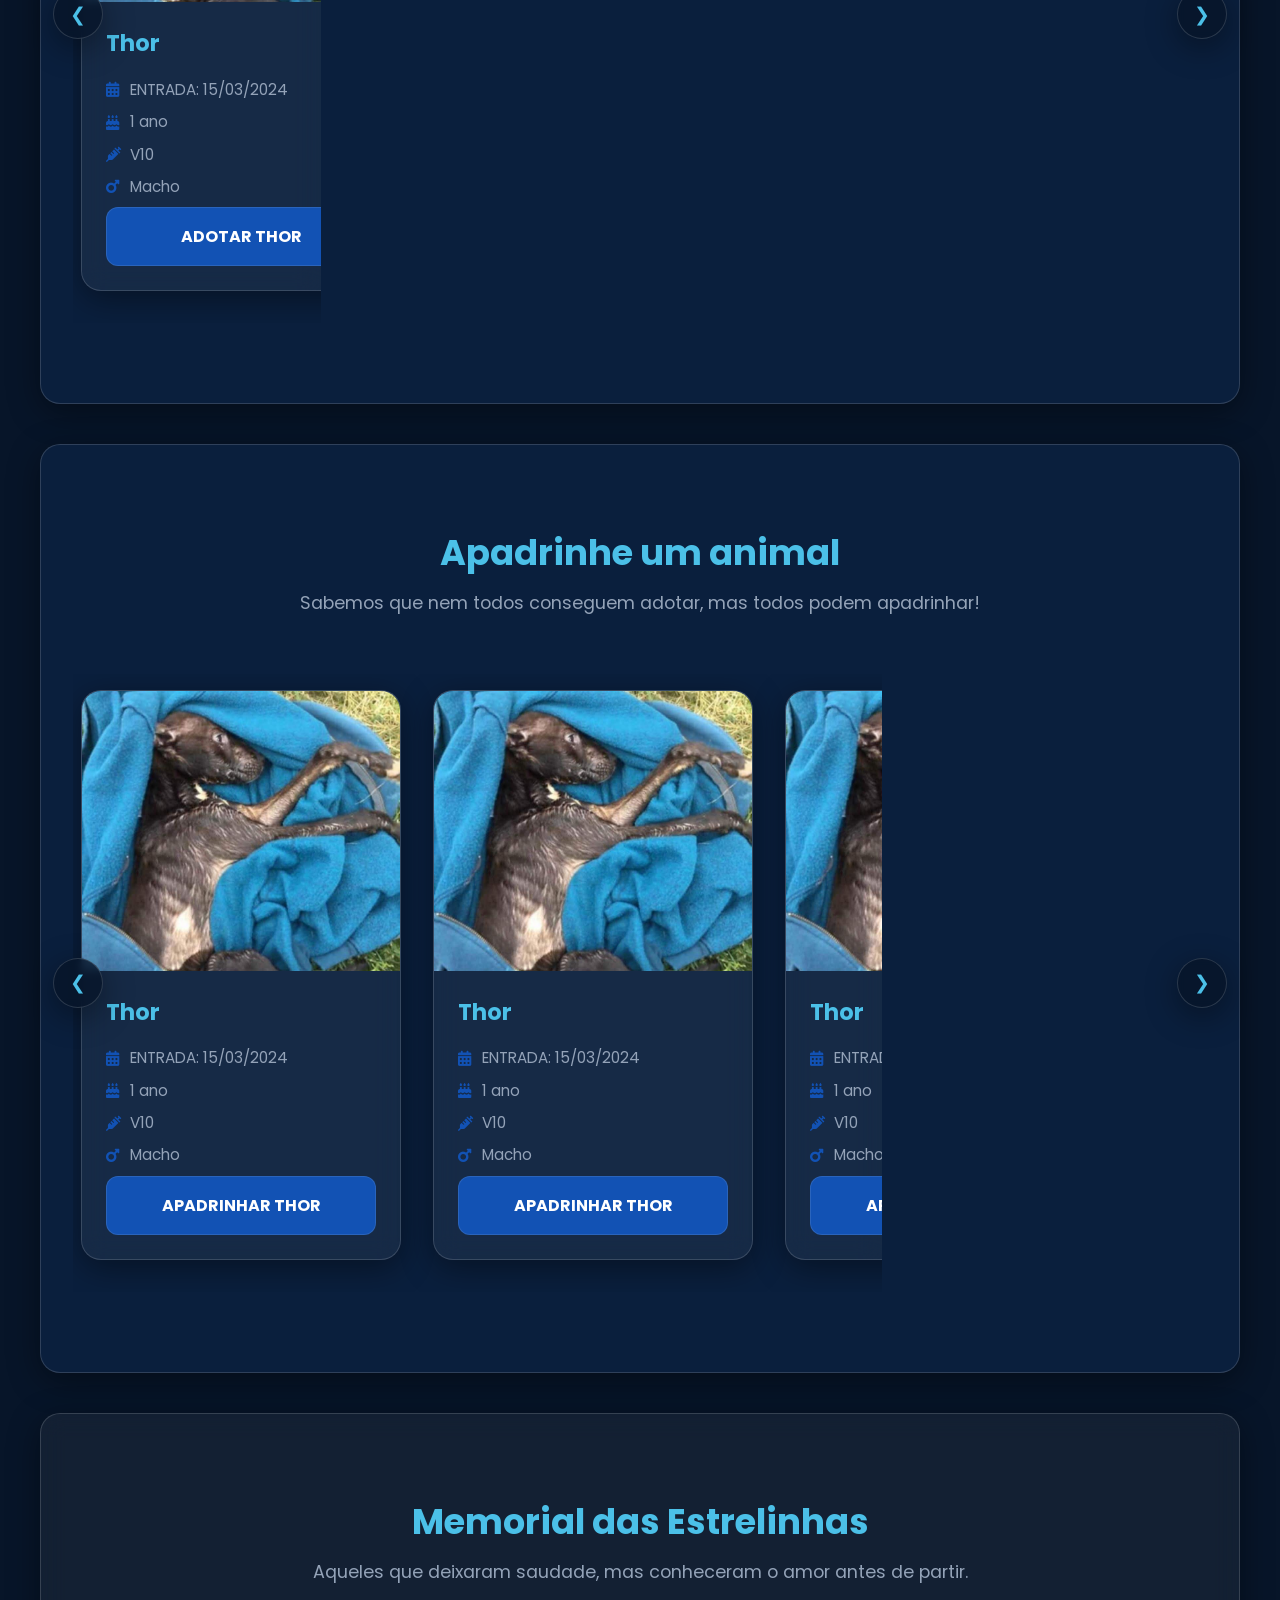
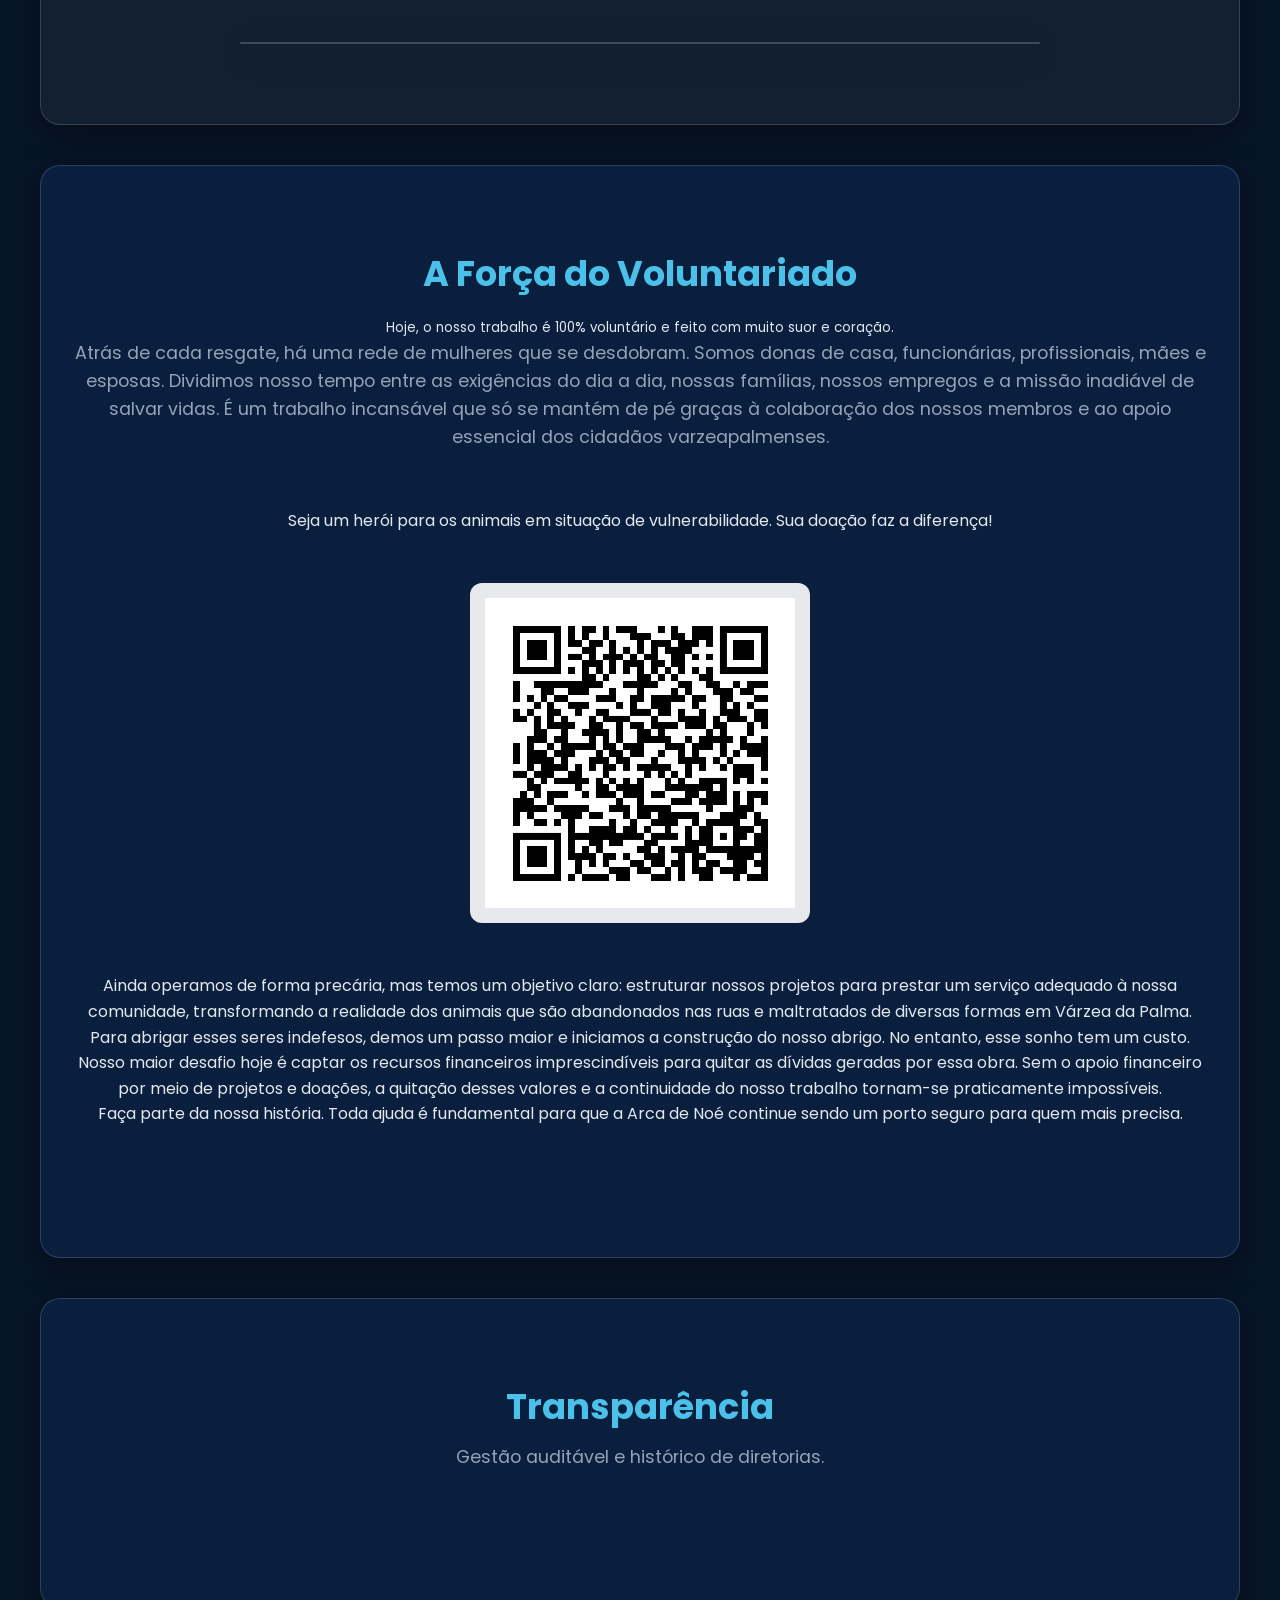
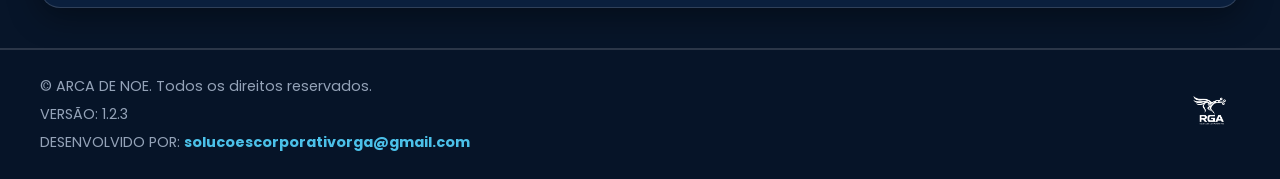
==== commit f13b0811: "Deploy inicial" ====
--- a/admin.html
+++ b/admin.html
@@ -124,8 +124,8 @@
                             <input type="date" id="data" name="data">
                         </div>
                         <div>
-                            <label for="fotos">Fotos (Múltiplas)</label>
-                            <input type="file" id="fotos" name="fotos" multiple class="file-input" required>
+                            <label for="fotos">Foto </label>
+                            <input type="file" id="fotos" name="fotos" class="file-input" required>
                         </div>
                     </div>
                     <button type="button" onclick="uploadDiario()" class="btn-acao"><i class="fas fa-upload"></i>
@@ -389,7 +389,6 @@
                 </div>
             </div>
 
-            <!-- Modal de Gestão de Documentos -->
             <div id="modal-documentos" class="modal-overlay hide">
                 <div class="modal-content modal-prontuario">
                     <div class="modal-header">
@@ -397,7 +396,24 @@
                         <button onclick="fecharModalDocumentos()" class="btn-fechar-modal">&times;</button>
                     </div>
 
-
+                    <!-- INÍCIO DO NOVO TRECHO PARA UPLOAD NO PRONTUÁRIO -->
+                    <div class="form-modal-group full" style="margin-bottom: 20px;">
+                        <label>Adicionar Novo Documento (PDF ou Imagem):</label>
+                        <div style="display: flex; gap: 10px; align-items: center; flex-wrap: wrap;">
+                            <input type="file" id="input-novo-doc-prontuario" accept=".pdf, image/*"
+                                style="display: none;">
+                            <label for="input-novo-doc-prontuario" class="botao-escolher-ficheiro">Selecionar
+                                Documento</label>
+
+                            <span id="nome-ficheiro-selecionado-prontuario"
+                                style="color: var(--cor-texto-claro); font-size: 0.9rem; margin-left: 10px;">Nenhum
+                                ficheiro selecionado</span>
+
+                            <button onclick="adicionarDocumentoProntuario()" class="btn-primary-modal"
+                                style="margin-top: 0; padding: 0.8rem 1.5rem;">Upload</button>
+                        </div>
+                    </div>
+                    <!-- FIM DO NOVO TRECHO -->
 
                     <div id="container-documentos"
                         style="display: flex; flex-direction: column; gap: 10px; margin-top: 20px;">
@@ -546,53 +562,82 @@
                     <h3>Registro de Óbitos (Estrelinhas)</h3>
                     <p>Memorial e histórico dos animais que partiram.</p>
                 </div>
+                <!-- ID para o botão abrir o modal -->
+                <button class="btn-acao" onclick="abrirModalEstrelinha()"><i class="fas fa-add"></i> Nova
+                    Estrelinha</button>
                 <button class="btn-acao btn-voltar-dash"><i class="fas fa-arrow-left"></i> Voltar</button>
             </div>
             <div class="table-container">
-                <table class="data-table">
+                <!-- Adicionado ID à tabela para popular com JS -->
+                <table class="data-table" id="tabela-estrelinhas">
                     <thead>
                         <tr>
+                            <th>FOTO</th>
                             <th>Nome</th>
-                            <th>Data de Falecimento</th>
-                            <th>FOTO</th>
+                            <th>Descrição</th>
                             <th>Ações</th>
                         </tr>
                     </thead>
                     <tbody>
-                        <tr>
-                            <td><strong>Lindinha</strong></td>
-                            <td>10/02/2024</td>
-                            <td>FOTO</td>
-                            <td class="table-actions">
-                                <button class="btn-icon delete"><i class="fas fa-trash"></i></button>
-                            </td>
-                        </tr>
+                        <!-- As estrelinhas serão carregadas aqui via JS -->
                     </tbody>
                 </table>
             </div>
+
+            <!-- Modal para Adicionar Estrelinha -->
+            <div id="modal-estrelinhas" class="modal-overlay hide">
+                <div class="modal-content modal-prontuario">
+                    <div class="modal-header">
+                        <h2>Cadastrar Nova Estrelinha</h2>
+                        <button onclick="fecharModalEstrelinha()" class="btn-fechar-modal">&times;</button>
+                    </div>
+                    <form id="form-estrelinha" class="form-modal-grid">
+                        <div class="form-modal-group full">
+                            <label for="nome-estrelinha">Nome do Animal:</label>
+                            <input type="text" id="nome-estrelinha" placeholder="Ex: Lindinha" required>
+                        </div>
+                        <div class="form-modal-group full">
+                            <label for="descricao-estrelinha">Descrição / Data / Mensagem:</label>
+                            <textarea id="descricao-estrelinha" rows="3"
+                                placeholder="Mensagem de saudade ou data de falecimento..."></textarea>
+                        </div>
+                        <div class="form-modal-group full">
+                            <label for="foto-estrelinha">Foto (Opcional):</label>
+                            <input type="file" id="foto-estrelinha" accept="image/*" required>
+                        </div>
+                        <button type="submit" class="btn-primary-modal">Salvar Homenagem</button>
+                    </form>
+                </div>
+            </div>
         </section>
+        <!-- Aba Geral (DOCUMENTOS DA ONG) -->
         <section id="documentos" class="admin-section hide">
             <div class="section-header flex-between">
                 <div>
-                    <h3>Documentos</h3>
-                    <p>Gerenciar documentos e contratos</p>
-                </div>
-                <button class="btn-acao btn-voltar-dash"><i class="fas fa-arrow-left"></i> Voltar</button>
+                    <h1>Documentos registrados</h1>
+                </div>
+
             </div>
             <div class="table-container">
-                <div>
-                    <h1>Documentos registrados</h1>
-                </div>
-
 
                 <div class="form-modal-group full" style="margin-bottom: 20px;">
                     <label>Adicionar Novo Documento (PDF ou Imagem):</label>
                     <div style="display: flex; gap: 10px; align-items: center;">
+
+                        <label for="nome-ficheiro">Nome:</label>
+                        <input type="text" name="nome-arquivo" id="nome-ficheiro">
+
                         <input type="file" id="input-novo-doc" accept=".pdf, image/*" style="display: none;">
                         <label for="input-novo-doc" class="botao-escolher-ficheiro">Selecionar Documento</label>
-
-                        <button onclick="adicionarDocumento()" class="btn-upload">Upload</button>
-                    </div>
+                        <span id="nome-ficheiro-selecionado-arca"
+                            style="color: var(--cor-texto-claro); font-size: 0.9rem; margin-left: 10px;">Nenhum ficheiro
+                            selecionado</span>
+                        <button onclick="adicionarDocumentoARCA()" class="btn-upload">Upload</button>
+                    </div>
+                </div>
+
+                <div id="container-documentos-gerais"
+                    style="display: flex; flex-direction: column; gap: 10px; margin-top: 20px;">
                 </div>
             </div>
         </section>
--- a/styles/style.css
+++ b/styles/style.css
@@ -1,41 +1,21 @@
 @import url('https://fonts.googleapis.com/css2?family=Poppins:wght@300;400;500;600;700&display=swap');
 @import url('https://fonts.googleapis.com/css2?family=Antonio:wght@700&family=Poppins:wght@300;400;500;600;700&display=swap');
 
-
 :root {
-    /* Cores principais baseadas na Logo */
     --cor-primaria: #4bc0e8;
-    /* Azul Turquesa / Ciano Claro (Usado agora para destaque/botões) */
     --cor-primaria-hover: #33a8d1;
-    /* Tom mais escuro para o hover do ciano */
-
     --cor-secundaria: #1252b4;
-    /* Azul Royal Profundo */
     --cor-secundaria-hover: #0e3f91;
-    /* Tom mais escuro para o hover do azul royal */
-
-    /* Fundo Escuro para descansar a vista (Dark Blue) */
     --cor-fundo: #071529;
-    /* Azul marinho muito escuro (quase preto) */
     --cor-fundo-alt: #0a1f3d;
-    /* Azul um tom acima para variar nas secções */
-
-    /* Textos otimizados para fundo escuro */
     --cor-texto: #E2E8F0;
-    /* Branco/Gelo suave, não agride a vista */
     --cor-texto-claro: #94A3B8;
-    /* Cinzento-azulado para subtítulos */
     --cor-branco: #FFFFFF;
 
-    /* --- EFEITO GLASSMORPHISM (Otimizado para Dark Mode) --- */
     --glass-bg: rgba(255, 255, 255, 0.05);
-    /* Vidro translúcido escuro */
     --glass-bg-hover: rgba(255, 255, 255, 0.1);
-    /* Vidro ligeiramente mais claro no hover */
     --glass-border: rgba(255, 255, 255, 0.15);
-    /* Borda fininha brilhante */
     --glass-shadow: 0 8px 32px 0 rgba(0, 0, 0, 0.4);
-    /* Sombra para profundidade */
 }
 
 * {
@@ -51,7 +31,6 @@
 
 body {
     background-color: var(--cor-fundo);
-    /* Um gradiente radial subtil no fundo para dar uma textura moderna */
     background-image: radial-gradient(circle at 15% 50%, rgba(18, 82, 180, 0.15), transparent 25%),
         radial-gradient(circle at 85% 30%, rgba(75, 192, 232, 0.1), transparent 25%);
     background-attachment: fixed;
@@ -89,27 +68,20 @@
 .logo {
     display: flex;
     flex-direction: row;
-
-    align-items: center;
-
+    align-items: center;
     gap: 1rem;
-
 }
 
 .logo img {
     height: 60px;
-
     width: auto;
 }
 
-
 .logo p {
     color: var(--cor-branco);
-
     font-weight: 600;
     font-size: 1.2rem;
     margin: 0;
-
 }
 
 nav {
@@ -151,7 +123,6 @@
 nav a.highlight:hover {
     background-color: var(--cor-primaria);
     color: #000;
-    /* Contraste ao usar o azul claro */
 }
 
 #btn-login-nav {
@@ -167,7 +138,6 @@
     font-family: "Antonio", sans-serif;
     font-size: 18px;
 }
-
 
 /* =========================================
    HERO SECTION
@@ -185,9 +155,6 @@
     box-shadow: var(--glass-shadow);
     margin-bottom: 2rem;
     border-bottom: 1px solid var(--glass-border);
-}
-
-section#hero {
     max-width: 100%;
 }
 
@@ -234,7 +201,6 @@
 .btn-primary {
     background-color: var(--cor-primaria);
     color: #071529;
-    /* Texto escuro no botão claro para destacar */
     box-shadow: 0 4px 15px rgba(75, 192, 232, 0.3);
 }
 
@@ -261,6 +227,13 @@
     padding: 5rem 2rem;
     max-width: 1200px;
     margin: 0 auto;
+    margin-top: 40px;
+    border-radius: 20px;
+    background: var(--glass-bg);
+    backdrop-filter: blur(12px);
+    -webkit-backdrop-filter: blur(12px);
+    border: 1px solid var(--glass-border);
+    box-shadow: var(--glass-shadow);
 }
 
 .admin-section {
@@ -306,7 +279,6 @@
     margin: 0 auto;
     border-radius: 20px;
     overflow: hidden;
-
     background: var(--glass-bg);
     backdrop-filter: blur(12px);
     -webkit-backdrop-filter: blur(12px);
@@ -322,13 +294,8 @@
 }
 
 @keyframes fadeIn {
-    from {
-        opacity: 0;
-    }
-
-    to {
-        opacity: 1;
-    }
+    from { opacity: 0; }
+    to { opacity: 1; }
 }
 
 .carousel-item.active {
@@ -400,7 +367,6 @@
     display: none;
 }
 
-/* CARD ANIMAL COM GLASSMORPHISM DARK */
 .card-animal {
     background: var(--glass-bg);
     backdrop-filter: blur(12px);
@@ -420,7 +386,6 @@
     background: var(--glass-bg-hover);
     box-shadow: 0 15px 35px rgba(0, 0, 0, 0.6);
     border-color: rgba(75, 192, 232, 0.4);
-    /* Brilho azul na borda */
 }
 
 .card-animal img {
@@ -580,7 +545,6 @@
     font-size: 0.9rem;
 }
 
-/* Inputs em vidro translúcido */
 .form-group input,
 .form-group select {
     padding: 1.2rem;
@@ -588,7 +552,6 @@
     border-radius: 12px;
     font-size: 1rem;
     background: rgba(0, 0, 0, 0.2);
-    /* Fundo bem subtil para destacar a caixa */
     color: var(--cor-branco);
     transition: all 0.3s;
 }
@@ -599,7 +562,6 @@
 
 .form-group select option {
     background-color: var(--cor-fundo-alt);
-    /* Cor do dropdown para ler melhor */
     color: var(--cor-texto);
 }
 
@@ -689,17 +651,6 @@
     margin: auto;
 }
 
-section {
-    margin-top: 40px;
-    border-radius: 20px;
-
-    background: var(--glass-bg);
-    backdrop-filter: blur(12px);
-    -webkit-backdrop-filter: blur(12px);
-    border: 1px solid var(--glass-border);
-    box-shadow: var(--glass-shadow);
-}
-
 /* =========================================
    FOOTER E DEMAIS ELEMENTOS
 ========================================= */
@@ -754,7 +705,6 @@
 
 .doacoes-content p {
     margin-top: 50px;
-    ;
     margin-bottom: 50px;
 }
 
@@ -775,86 +725,14 @@
     background: rgba(255, 255, 255, 0.9);
 }
 
-#texto-animado {
-    /* Opcional, dá cara de máquina de escrever */
-    font-size: 18px;
-}
-
-/* Cria o cursor piscando no final do texto */
 #texto-animado::after {
     content: '|';
     animation: piscar 0.8s infinite;
 }
 
 @keyframes piscar {
-
-    0%,
-    100% {
-        opacity: 1;
-    }
-
-    50% {
-        opacity: 0;
-    }
-}
-
-/* =========================================
-   RESPONSIVIDADE (TELEMÓVEL / MOBILE)
-========================================= */
-@media (max-width: 768px) {
-    header {
-        flex-direction: column;
-        gap: 1rem;
-        padding: 1.5rem;
-    }
-
-    nav {
-        flex-wrap: wrap;
-        justify-content: center;
-        gap: 1rem;
-    }
-
-    #hero {
-        padding: 4rem 1.5rem;
-        border-radius: 0 0 30px 30px;
-    }
-
-    .hero-content h2 {
-        font-size: 2.2rem;
-    }
-
-    .hero-buttons {
-        flex-direction: column;
-        gap: 1rem;
-    }
-
-    section {
-        padding: 3rem 1.5rem;
-    }
-
-    .form-grid {
-        grid-template-columns: 1fr;
-    }
-
-    .form-card,
-    .form-card-login {
-        padding: 2rem 1.5rem;
-    }
-
-    .prev-netflix,
-    .next-netflix {
-        display: none;
-    }
-
-    .carousel-track {
-        padding: 1rem 0;
-    }
-
-    footer {
-        flex-direction: column;
-        text-align: center;
-        padding: 20px;
-    }
+    0%, 100% { opacity: 1; }
+    50% { opacity: 0; }
 }
 
 /* =========================================
@@ -862,8 +740,9 @@
 ========================================= */
 .admin-body {
     display: flex;
-    height: 100vh;
-    overflow: hidden;
+    min-height: 100vh;
+    height: auto;
+    overflow-x: hidden;
     background-color: var(--cor-fundo);
     background-image: radial-gradient(circle at 15% 50%, rgba(18, 82, 180, 0.15), transparent 25%),
         radial-gradient(circle at 85% 30%, rgba(75, 192, 232, 0.1), transparent 25%);
@@ -871,7 +750,7 @@
 
 .sidebar {
     width: 280px;
-    background: rgba(7, 21, 41, 0.85);
+    background: rgba(7, 21, 41, 0.95);
     backdrop-filter: blur(16px);
     -webkit-backdrop-filter: blur(16px);
     color: var(--cor-branco);
@@ -879,8 +758,10 @@
     flex-direction: column;
     box-shadow: var(--glass-shadow);
     z-index: 10;
-    overflow: auto;
     border-right: 1px solid var(--glass-border);
+    position: sticky;
+    top: 0;
+    height: 100vh;
 }
 
 .sidebar-header {
@@ -909,6 +790,7 @@
     display: flex;
     flex-direction: column;
     gap: 0.2rem;
+    overflow-y: auto;
 }
 
 .nav-btn {
@@ -983,15 +865,12 @@
     flex-grow: 1;
     display: flex;
     flex-direction: column;
-    overflow-y: auto;
-}
-
-.admin-content.no-scroll {
-    overflow-y: hidden !important;
+    min-height: 100vh;
+    overflow-y: visible;
 }
 
 .admin-topbar {
-    background: rgba(7, 21, 41, 0.6);
+    background: rgba(7, 21, 41, 0.8);
     backdrop-filter: blur(12px);
     -webkit-backdrop-filter: blur(12px);
     padding: 1.2rem 3rem;
@@ -999,6 +878,9 @@
     justify-content: space-between;
     align-items: center;
     border-bottom: 1px solid var(--glass-border);
+    position: sticky;
+    top: 0;
+    z-index: 99;
 }
 
 .admin-topbar h2 {
@@ -1041,8 +923,6 @@
     font-weight: bold;
 }
 
-
-
 .section-header {
     margin-bottom: 2.5rem;
 }
@@ -1059,7 +939,6 @@
     align-items: center;
 }
 
-/* CARDS DO DASHBOARD EM VIDRO */
 .dashboard-grid {
     display: grid;
     grid-template-columns: repeat(auto-fit, minmax(220px, 1fr));
@@ -1104,31 +983,11 @@
     transform: scale(1.1);
 }
 
-/* Ícones com fundo transparente escuro */
-.dash-icon.orange {
-    background: rgba(230, 126, 34, 0.2);
-    color: #e67e22;
-}
-
-.dash-icon.blue {
-    background: rgba(75, 192, 232, 0.2);
-    color: var(--cor-primaria);
-}
-
-.dash-icon.green {
-    background: rgba(46, 204, 113, 0.2);
-    color: #2ecc71;
-}
-
-.dash-icon.purple {
-    background: rgba(155, 89, 182, 0.2);
-    color: #9b59b6;
-}
-
-.dash-icon.dark {
-    background: rgba(255, 255, 255, 0.1);
-    color: var(--cor-branco);
-}
+.dash-icon.orange { background: rgba(230, 126, 34, 0.2); color: #e67e22; }
+.dash-icon.blue { background: rgba(75, 192, 232, 0.2); color: var(--cor-primaria); }
+.dash-icon.green { background: rgba(46, 204, 113, 0.2); color: #2ecc71; }
+.dash-icon.purple { background: rgba(155, 89, 182, 0.2); color: #9b59b6; }
+.dash-icon.dark { background: rgba(255, 255, 255, 0.1); color: var(--cor-branco); }
 
 .dash-card h4 {
     color: var(--cor-branco);
@@ -1161,7 +1020,6 @@
     color: #071529;
 }
 
-/* PAINEL E TABELAS EM VIDRO */
 .form-panel,
 .table-container {
     background: var(--glass-bg);
@@ -1172,7 +1030,6 @@
     box-shadow: var(--glass-shadow);
     border: 1px solid var(--glass-border);
     overflow-x: auto;
-    /* Para a tabela não quebrar a tela no mobile */
 }
 
 .data-table {
@@ -1214,20 +1071,9 @@
     font-weight: 600;
 }
 
-.status-badge.pending {
-    background-color: rgba(241, 196, 15, 0.2);
-    color: #f1c40f;
-}
-
-.status-badge.available {
-    background-color: rgba(75, 192, 232, 0.2);
-    color: var(--cor-primaria);
-}
-
-.status-badge.success {
-    background-color: rgba(46, 204, 113, 0.2);
-    color: #2ecc71;
-}
+.status-badge.pending { background-color: rgba(241, 196, 15, 0.2); color: #f1c40f; }
+.status-badge.available { background-color: rgba(75, 192, 232, 0.2); color: var(--cor-primaria); }
+.status-badge.success { background-color: rgba(46, 204, 113, 0.2); color: #2ecc71; }
 
 .table-actions {
     display: flex;
@@ -1257,7 +1103,6 @@
     background: rgba(231, 76, 60, 0.1);
 }
 
-/* CARDS DE PEDIDOS */
 .card-list {
     display: grid;
     grid-template-columns: repeat(auto-fill, minmax(350px, 1fr));
@@ -1271,9 +1116,7 @@
     padding: 2rem;
     border-radius: 20px;
     box-shadow: var(--glass-shadow);
-    border-left: 1px solid var(--glass-border);
-    border-right: 1px solid var(--glass-border);
-    border-bottom: 1px solid var(--glass-border);
+    border: 1px solid var(--glass-border);
 }
 
 .request-card:hover {
@@ -1307,7 +1150,6 @@
     gap: 1rem;
 }
 
-/* BARRA DE PESQUISA */
 .search-bar {
     display: flex;
     gap: 1rem;
@@ -1369,7 +1211,6 @@
 }
 
 .botao-escolher-ficheiro {
-
     background-color: var(--cor-secundaria);
     color: white;
     border: none;
@@ -1377,8 +1218,6 @@
     border-radius: 8px;
     cursor: pointer;
     transition: all 0.3s;
-
-
 }
 
 .request-actions-solicitacoes {
@@ -1386,7 +1225,7 @@
     justify-content: center;
     width: 100%;
     height: 30%;
-    margin-top: 50px
+    margin-top: 50px;
 }
 
 .btn-danger {
@@ -1400,11 +1239,10 @@
 }
 
 /* =========================================
-   MODAIS (PRONTUÁRIO E EDIÇÃO)
+   MODAIS
 ========================================= */
 .modal-overlay {
     background: rgba(0, 5, 15, 0.85);
-    /* Fundo escuro igual ao login */
     backdrop-filter: blur(8px);
     position: fixed;
     top: 0;
@@ -1427,7 +1265,6 @@
     background: rgba(0, 5, 15, 0.85) !important;
     backdrop-filter: blur(10px);
     -webkit-backdrop-filter: blur(10px);
-
     justify-content: center !important;
     align-items: center !important;
     z-index: 2000 !important;
@@ -1441,28 +1278,19 @@
 
 .modal-content {
     background: var(--cor-fundo);
-    /* Fundo escuro do site */
     border: 1px solid var(--glass-border);
     border-radius: 20px;
     width: 100%;
     max-height: 90vh;
-    /* Não deixa ultrapassar a altura da tela */
     overflow-y: auto;
-    /* Scroll interno se o conteúdo for grande */
     padding: 2.5rem;
     box-shadow: 0 15px 50px rgba(0, 0, 0, 0.6);
     color: var(--cor-texto);
     position: relative;
 }
 
-/* Tamanhos específicos para cada modal */
-.modal-prontuario {
-    max-width: 700px;
-}
-
-.modal-edita-animal {
-    max-width: 450px;
-}
+.modal-prontuario { max-width: 700px; }
+.modal-edita-animal { max-width: 450px; }
 
 .modal-header {
     display: flex;
@@ -1493,7 +1321,6 @@
     color: #e74c3c;
 }
 
-/* Grid de Formulário Específico para o Modal Prontuário */
 .form-modal-grid {
     display: grid;
     grid-template-columns: 1fr 1fr;
@@ -1532,7 +1359,6 @@
 .form-modal-group input[type="date"],
 .form-modal-group input[type="datetime-local"] {
     color-scheme: dark;
-    /* Faz o calendário do navegador ficar escuro */
 }
 
 .form-modal-group input:focus,
@@ -1562,28 +1388,16 @@
     transform: translateY(-2px);
 }
 
-/* Ajustes para Tabela Extensa */
-.table-container {
-    /* O overflow-x já existe no seu CSS, mas vamos garantir que a tabela tenha tamanho mínimo */
-    overflow-x: auto;
-    -webkit-overflow-scrolling: touch;
-    /* Suaviza no mobile */
-}
-
 .data-table {
     min-width: 1200px;
-    /* Força a tabela a ter espaço, criando scroll se a tela for menor */
     white-space: nowrap;
-    /* Impede o texto de quebrar de linha desnecessariamente */
-}
-
-/* Coluna de Informações Adicionais pode quebrar linha se for muito grande */
+}
+
 .data-table td:nth-child(9) {
     white-space: normal;
     min-width: 250px;
 }
 
-/* Badges Financeiras */
 .badge-entrada {
     background-color: rgba(46, 204, 113, 0.2);
     color: #2ecc71;
@@ -1600,4 +1414,296 @@
     border-radius: 8px;
     font-weight: bold;
     font-size: 0.85rem;
+}
+
+.grid-estrelinhas {
+    display: grid;
+    grid-template-columns: repeat(auto-fit, minmax(250px, 1fr));
+    gap: 30px;
+    padding: 20px;
+    max-width: 1200px;
+    margin: 0 auto;
+}
+
+.estrelinha-card {
+    background: #fff;
+    border-radius: 15px;
+    box-shadow: 0 4px 15px rgba(0, 0, 0, 0.1);
+    overflow: hidden;
+    text-align: center;
+    transition: transform 0.3s ease;
+    display: flex;
+    flex-direction: column;
+}
+
+.estrelinha-card:hover {
+    transform: translateY(-5px);
+}
+
+.estrelinha-img-container {
+    width: 100%;
+    height: 200px;
+    overflow: hidden;
+}
+
+.estrelinha-img-container img {
+    width: 100%;
+    height: 100%;
+    object-fit: cover;
+}
+
+.estrelinha-info {
+    padding: 20px;
+}
+
+.estrelinha-info h3 {
+    margin: 0 0 10px 0;
+    color: #333;
+    font-size: 1.5rem;
+}
+
+.estrelinha-info p {
+    margin: 0;
+    color: #666;
+    font-size: 0.95rem;
+    font-style: italic;
+}
+
+/* =========================================
+   RESPONSIVIDADE (TABLETS E ECRÃS MÉDIOS)
+========================================= */
+@media (max-width: 1024px) {
+    .dashboard-grid {
+        grid-template-columns: repeat(2, 1fr);
+    }
+
+    .sidebar {
+        width: 240px;
+    }
+
+    .form-grid,
+    .form-modal-grid {
+        gap: 1rem;
+    }
+}
+
+/* =========================================
+   RESPONSIVIDADE (TELEMÓVEIS / MOBILE)
+========================================= */
+@media (max-width: 768px) {
+    header {
+        flex-direction: column;
+        gap: 1rem;
+        padding: 1.2rem;
+    }
+
+    nav {
+        flex-wrap: wrap;
+        justify-content: center;
+        gap: 0.8rem;
+    }
+
+    nav a {
+        font-size: 0.85rem;
+        margin: 0;
+    }
+
+    #hero {
+        padding: 4rem 1.2rem;
+        border-radius: 0 0 25px 25px;
+        min-height: 50vh;
+    }
+
+    .hero-content h2 {
+        font-size: 2rem;
+    }
+
+    .hero-buttons {
+        flex-direction: column;
+        gap: 1rem;
+        width: 100%;
+    }
+
+    .btn-primary,
+    .btn-secondary {
+        width: 100%;
+        justify-content: center;
+    }
+
+    section {
+        padding: 3rem 1rem;
+    }
+
+    .form-grid {
+        grid-template-columns: 1fr;
+    }
+
+    .form-card,
+    .form-card-login {
+        padding: 1.5rem;
+    }
+
+    .prev-netflix,
+    .next-netflix {
+        display: none;
+    }
+
+    .carousel-track {
+        padding: 1rem 0;
+        gap: 1rem;
+    }
+
+    .card-animal {
+        flex: 0 0 280px;
+    }
+
+    footer {
+        flex-direction: column;
+        text-align: center;
+        padding: 1.5rem;
+        gap: 1.5rem;
+    }
+
+    /* PAINEL ADMINISTRADOR MOBILE */
+    .admin-body {
+        flex-direction: column;
+        min-height: 100vh;
+        height: auto;
+        overflow-x: hidden;
+    }
+
+    .sidebar {
+        width: 100%;
+        height: auto;
+        position: relative;
+        border-right: none;
+        border-bottom: 1px solid var(--glass-border);
+    }
+
+    .sidebar-header {
+        padding: 1rem;
+        display: flex;
+        justify-content: center;
+        align-items: center;
+    }
+
+    .sidebar-header p {
+        display: none;
+    }
+
+    .sidebar-nav {
+        flex-direction: row;
+        overflow-x: auto;
+        padding: 0.5rem;
+        gap: 0.5rem;
+        -webkit-overflow-scrolling: touch;
+        white-space: nowrap;
+    }
+
+    .sidebar-nav::-webkit-scrollbar {
+        height: 4px;
+    }
+
+    .sidebar-nav::-webkit-scrollbar-thumb {
+        background: var(--cor-primaria);
+        border-radius: 10px;
+    }
+
+    .nav-btn {
+        padding: 0.8rem 1rem;
+        font-size: 0.9rem;
+        border-left: none;
+        border-bottom: 3px solid transparent;
+        border-radius: 8px;
+        flex-shrink: 0;
+    }
+
+    .nav-btn.active {
+        border-left: none;
+        border-bottom: 3px solid var(--cor-primaria);
+        background-color: rgba(75, 192, 232, 0.1);
+    }
+
+    .sidebar-footer {
+        padding: 1rem;
+        display: block; /* Mantém o rodapé da sidebar visível no mobile para o botão sair */
+    }
+
+    .admin-content {
+        width: 100%;
+        min-height: auto;
+    }
+
+    .admin-topbar {
+        padding: 0.8rem 1rem;
+        position: relative;
+    }
+
+    .admin-topbar h2 {
+        font-size: 1rem;
+    }
+
+    .user-role {
+        display: none;
+    }
+
+    .admin-section {
+        padding: 1.5rem 1rem;
+    }
+
+    .dashboard-grid {
+        grid-template-columns: 1fr;
+    }
+
+    .form-panel,
+    .table-container {
+        padding: 1rem;
+        border-radius: 15px;
+    }
+
+    .modal-content {
+        padding: 1.5rem;
+        width: 95%;
+        max-height: 90vh;
+        border-radius: 15px;
+    }
+
+    .form-modal-grid {
+        grid-template-columns: 1fr;
+    }
+
+    .btn-acao {
+        padding: 0.8rem 1rem;
+        font-size: 0.9rem;
+        width: 100%;
+        justify-content: center;
+        margin-top: 10px;
+    }
+
+    .flex-between {
+        flex-direction: column;
+        align-items: stretch;
+        gap: 1rem;
+        text-align: center;
+    }
+
+    .search-bar {
+        flex-direction: column;
+        padding: 1rem;
+    }
+
+    .search-bar > div {
+        flex-direction: column;
+        width: 100% !important;
+    }
+
+    .search-bar select,
+    .search-bar input {
+        width: 100%;
+    }
+
+    .grid-estrelinhas {
+        grid-template-columns: 1fr;
+        padding: 10px;
+    }
 }
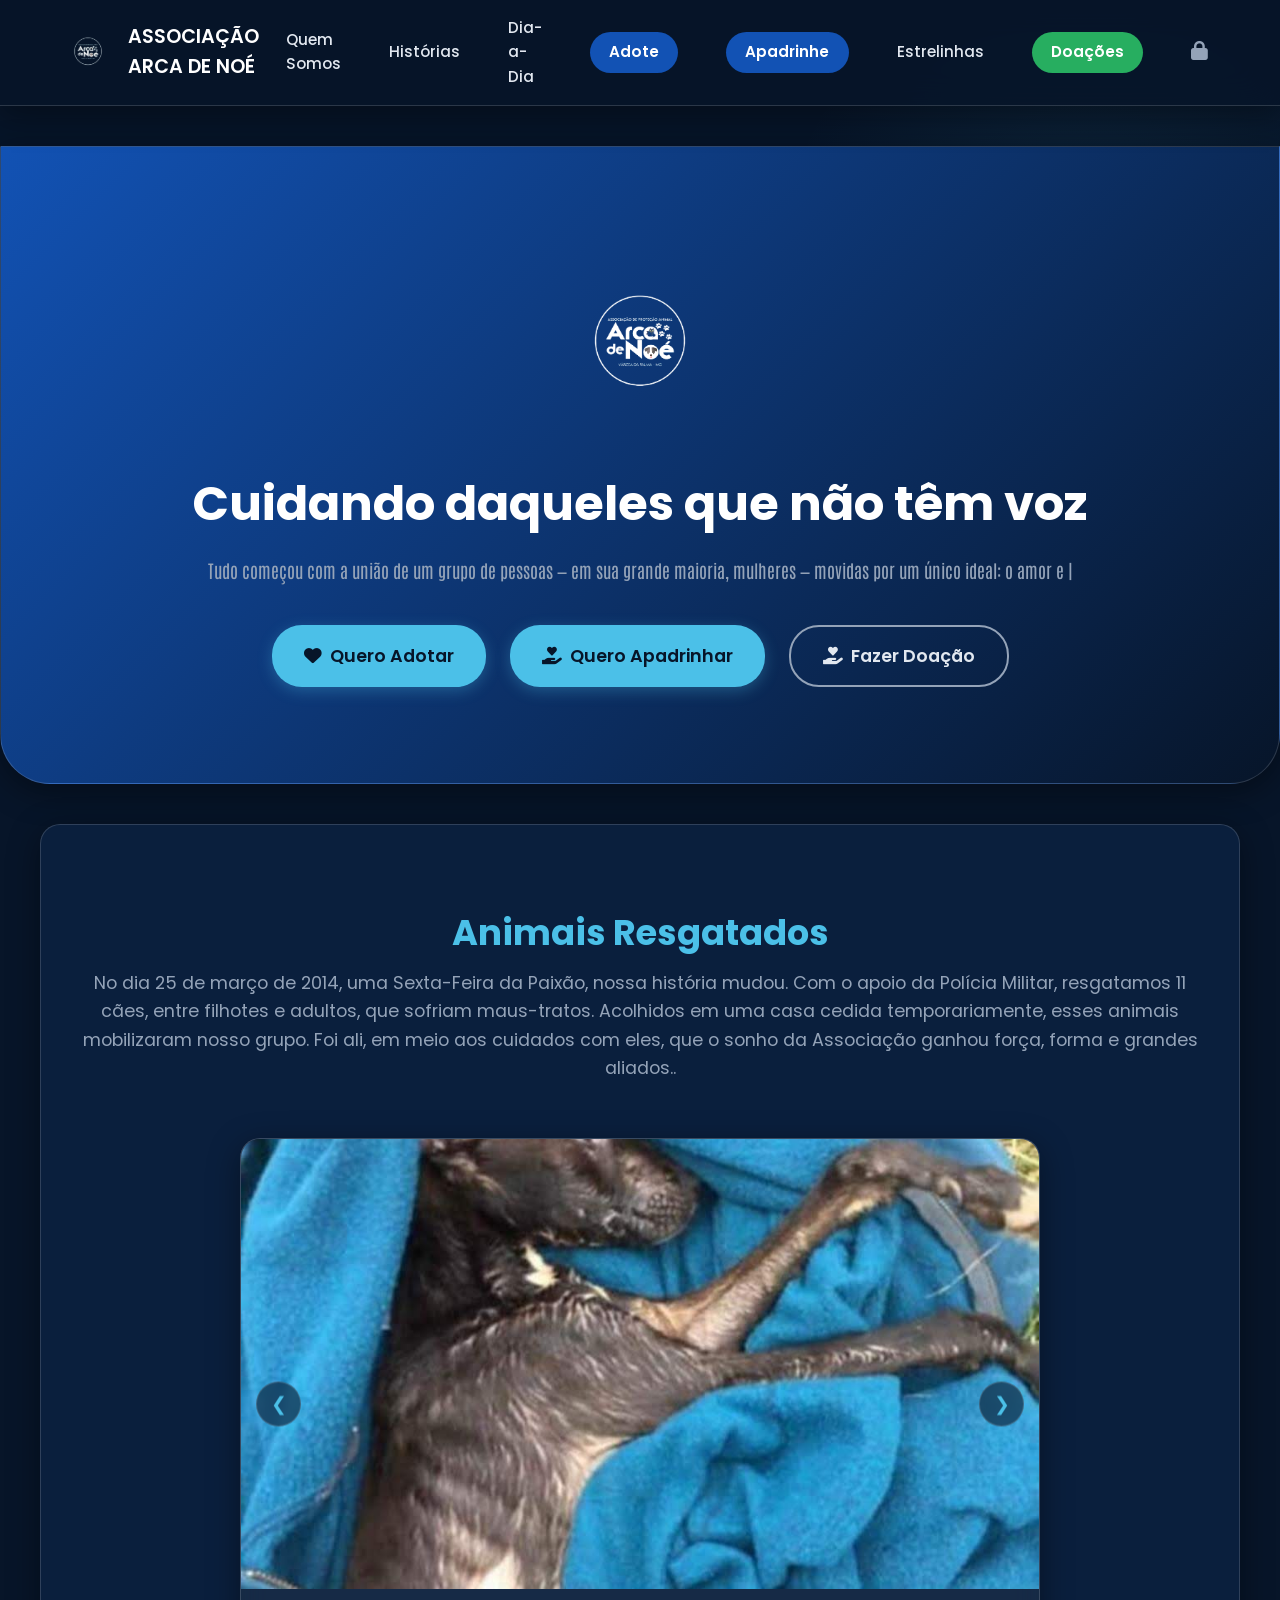
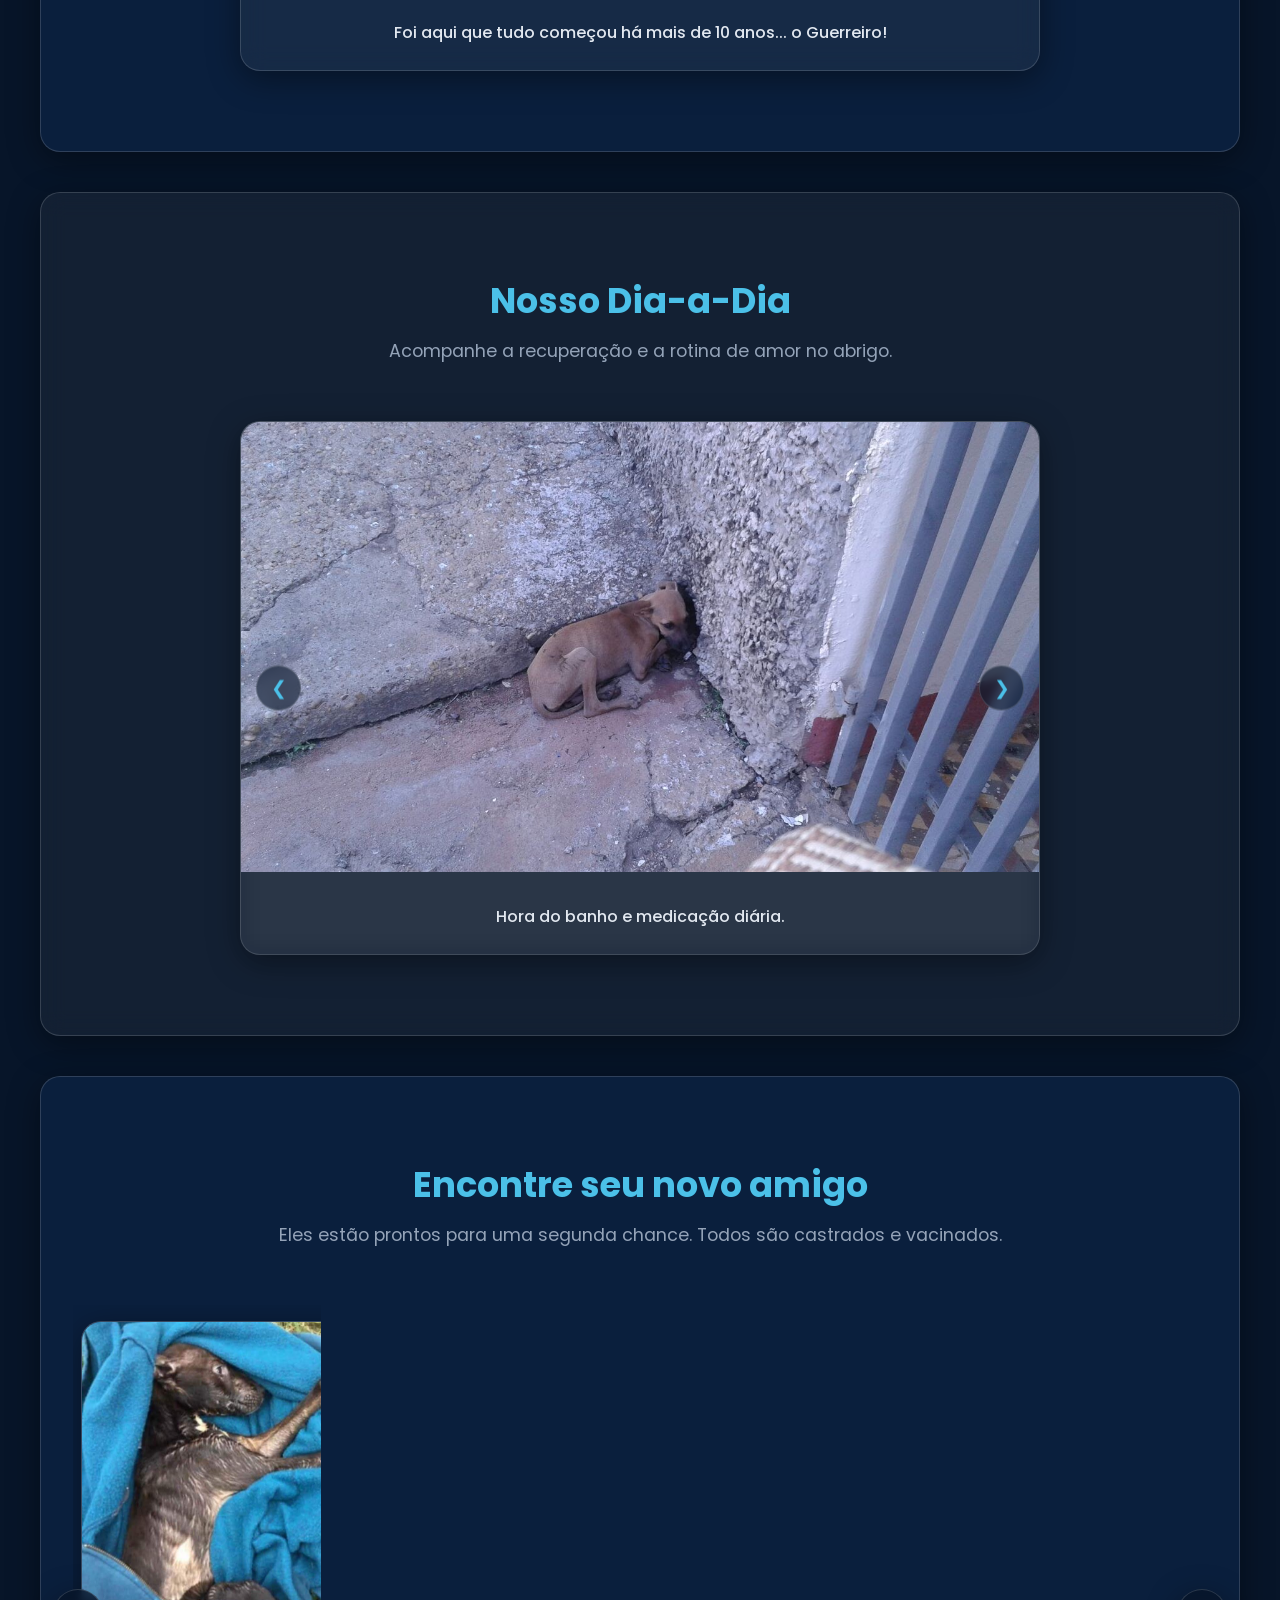
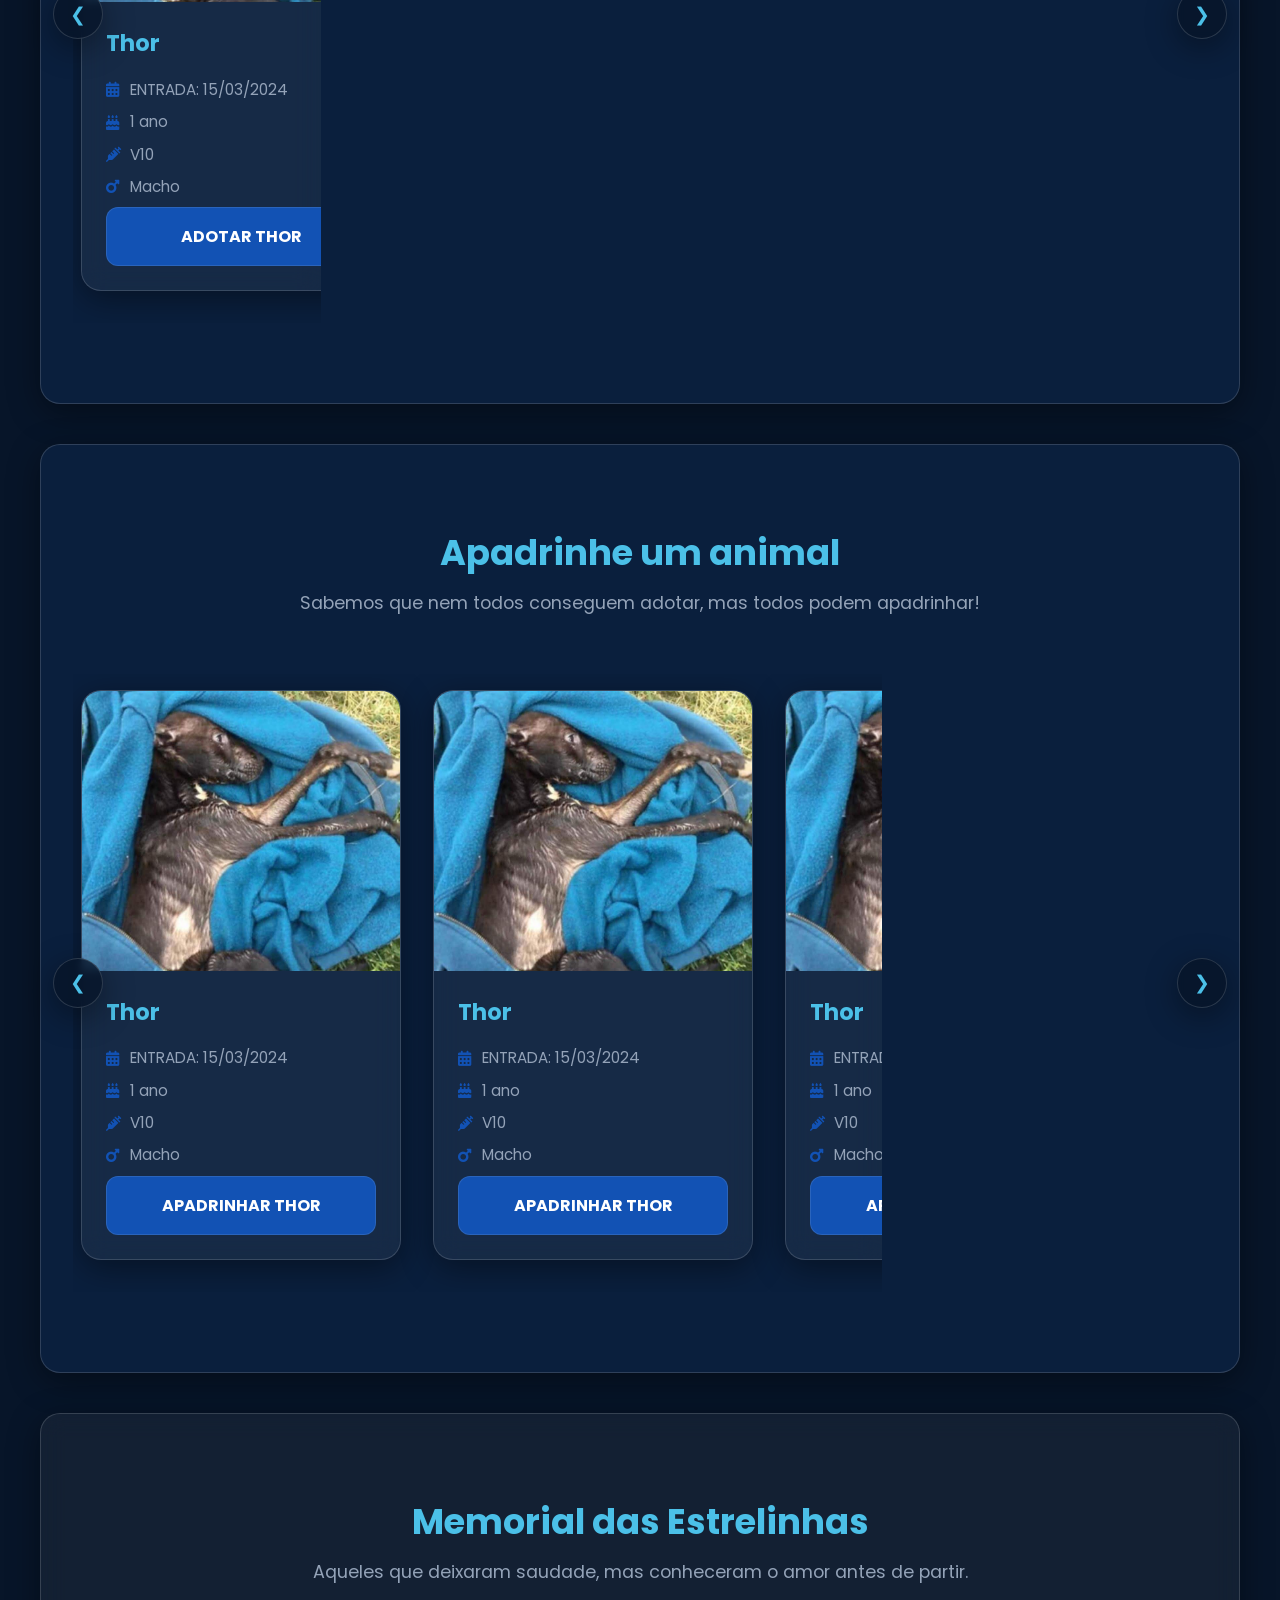
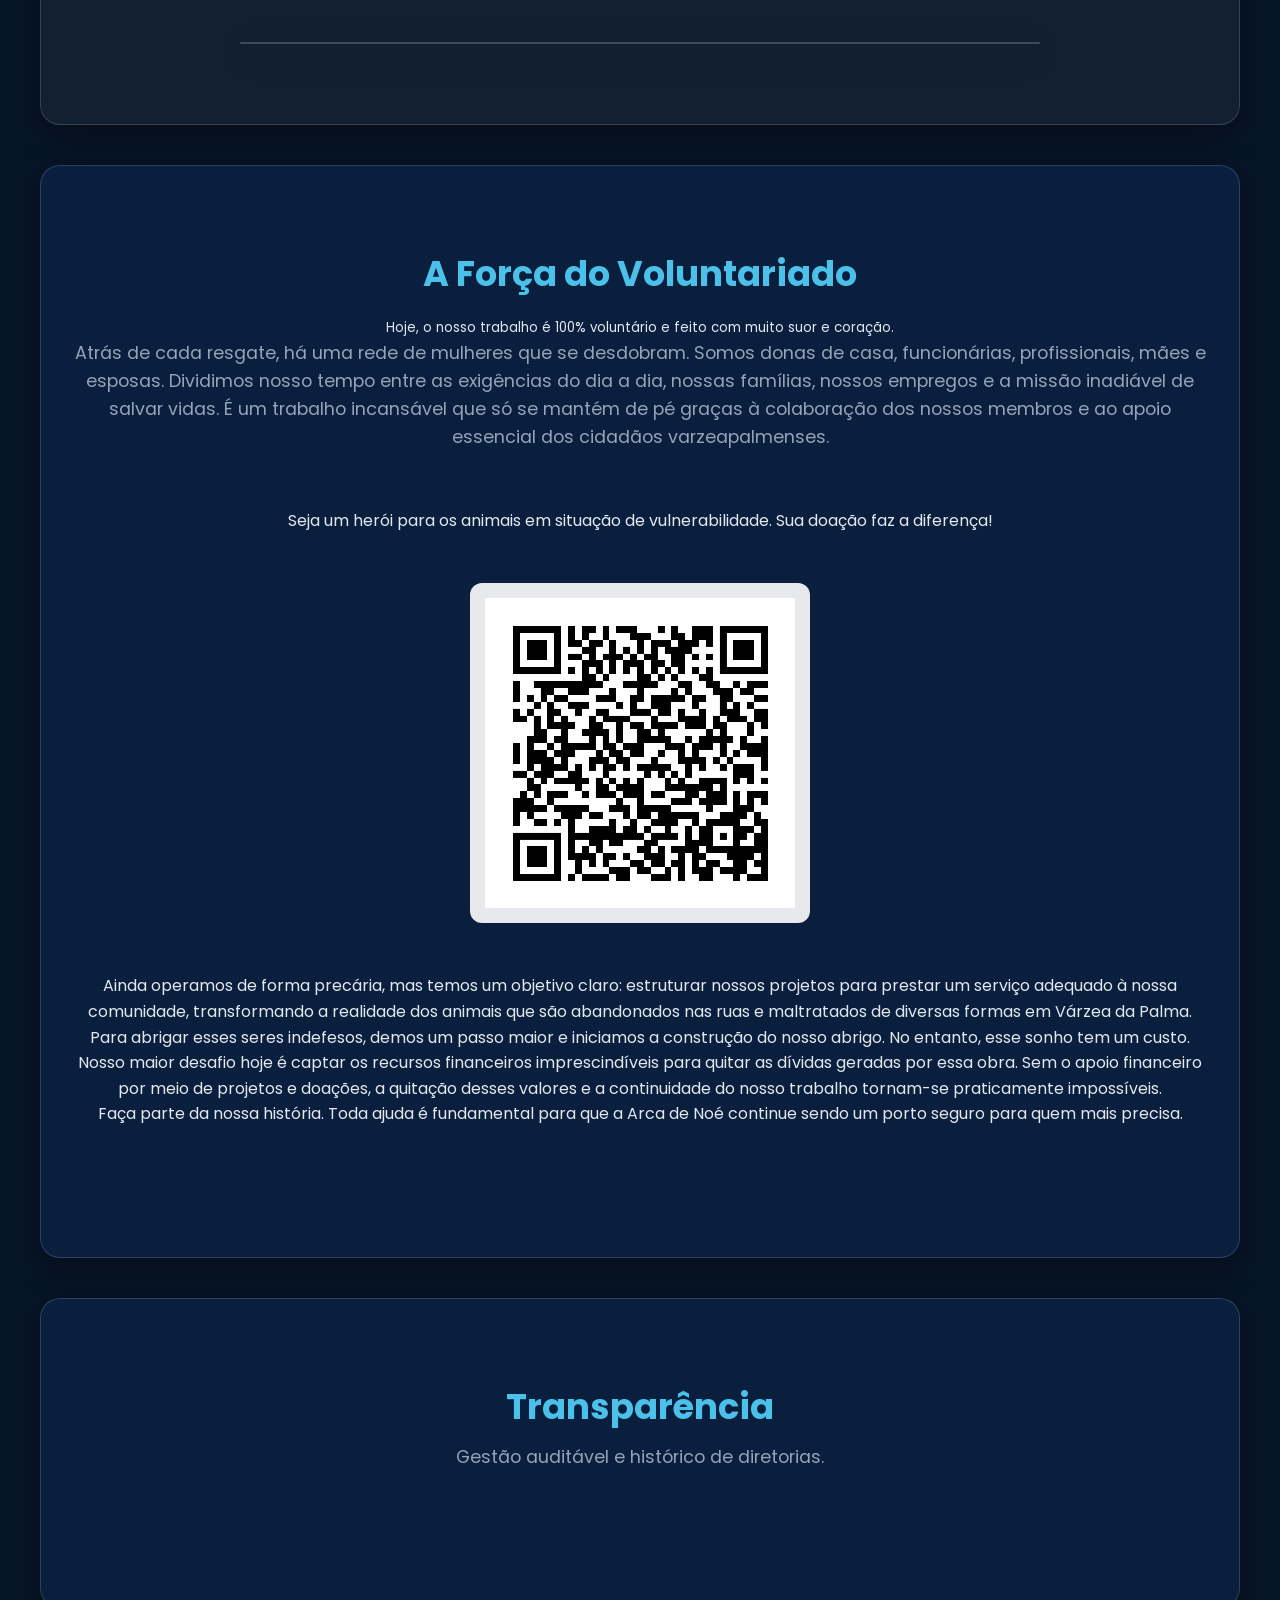
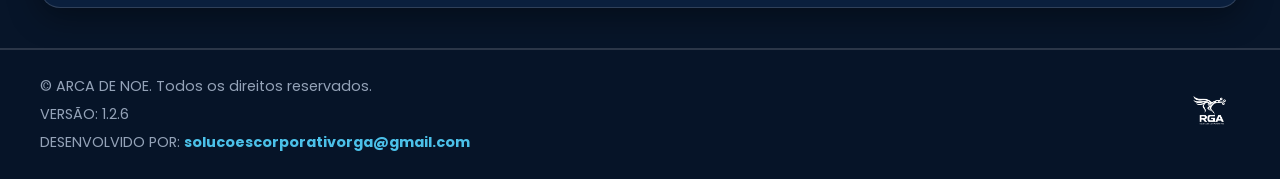
==== commit d57b736c: "Update" ====
--- a/admin.html
+++ b/admin.html
@@ -124,8 +124,8 @@
                             <input type="date" id="data" name="data">
                         </div>
                         <div>
-                            <label for="fotos">Foto </label>
-                            <input type="file" id="fotos" name="fotos" class="file-input" required>
+                            <label for="fotos">Fotos (Selecione uma ou mais)</label>
+                            <input type="file" id="fotos" name="fotos" class="file-input" multiple required>
                         </div>
                     </div>
                     <button type="button" onclick="uploadDiario()" class="btn-acao"><i class="fas fa-upload"></i>
@@ -155,6 +155,28 @@
                             Apagar</button>
                         <button onclick="fecharModalDeletarDiario()"
                             style="background-color: transparent; border: 1px solid var(--glass-border); color: var(--cor-texto); padding: 0.8rem 1.5rem; border-radius: 10px; cursor: pointer;">Cancelar</button>
+                    </div>
+                </div>
+            </div>
+            <!-- Modal do Carrossel do Dia-a-Dia no Admin -->
+            <div class="modal-imagem-overlay hide" id="modal-diario-carrossel">
+                <div class="form-card form-card-login" style="text-align: center; max-width: 600px; width: 90%;">
+                    <h3 id="titulo-modal-diario" style="margin-bottom: 15px; color: var(--cor-texto);">Dia-a-Dia</h3>
+
+                    <!-- Container do Carrossel das Fotos -->
+                    <div id="carrossel-modal-diario" class="carousel" style="margin-bottom: 15px; position: relative;">
+                        <div id="container-itens-modal-diario"></div>
+                        <button class="prev">❮</button>
+                        <button class="next">❯</button>
+                    </div>
+
+                    <!-- Descrição da atividade -->
+                    <p id="descricao-modal-diario"
+                        style="margin-bottom: 20px; color: var(--cor-texto); text-align: left; background: rgba(0,0,0,0.2); padding: 12px; border-radius: 8px; font-size: 0.95rem;">
+                    </p>
+
+                    <div class="botoes-form">
+                        <button type="button" class="btn-fechar" id="fechar-modal-diario">Fechar</button>
                     </div>
                 </div>
             </div>
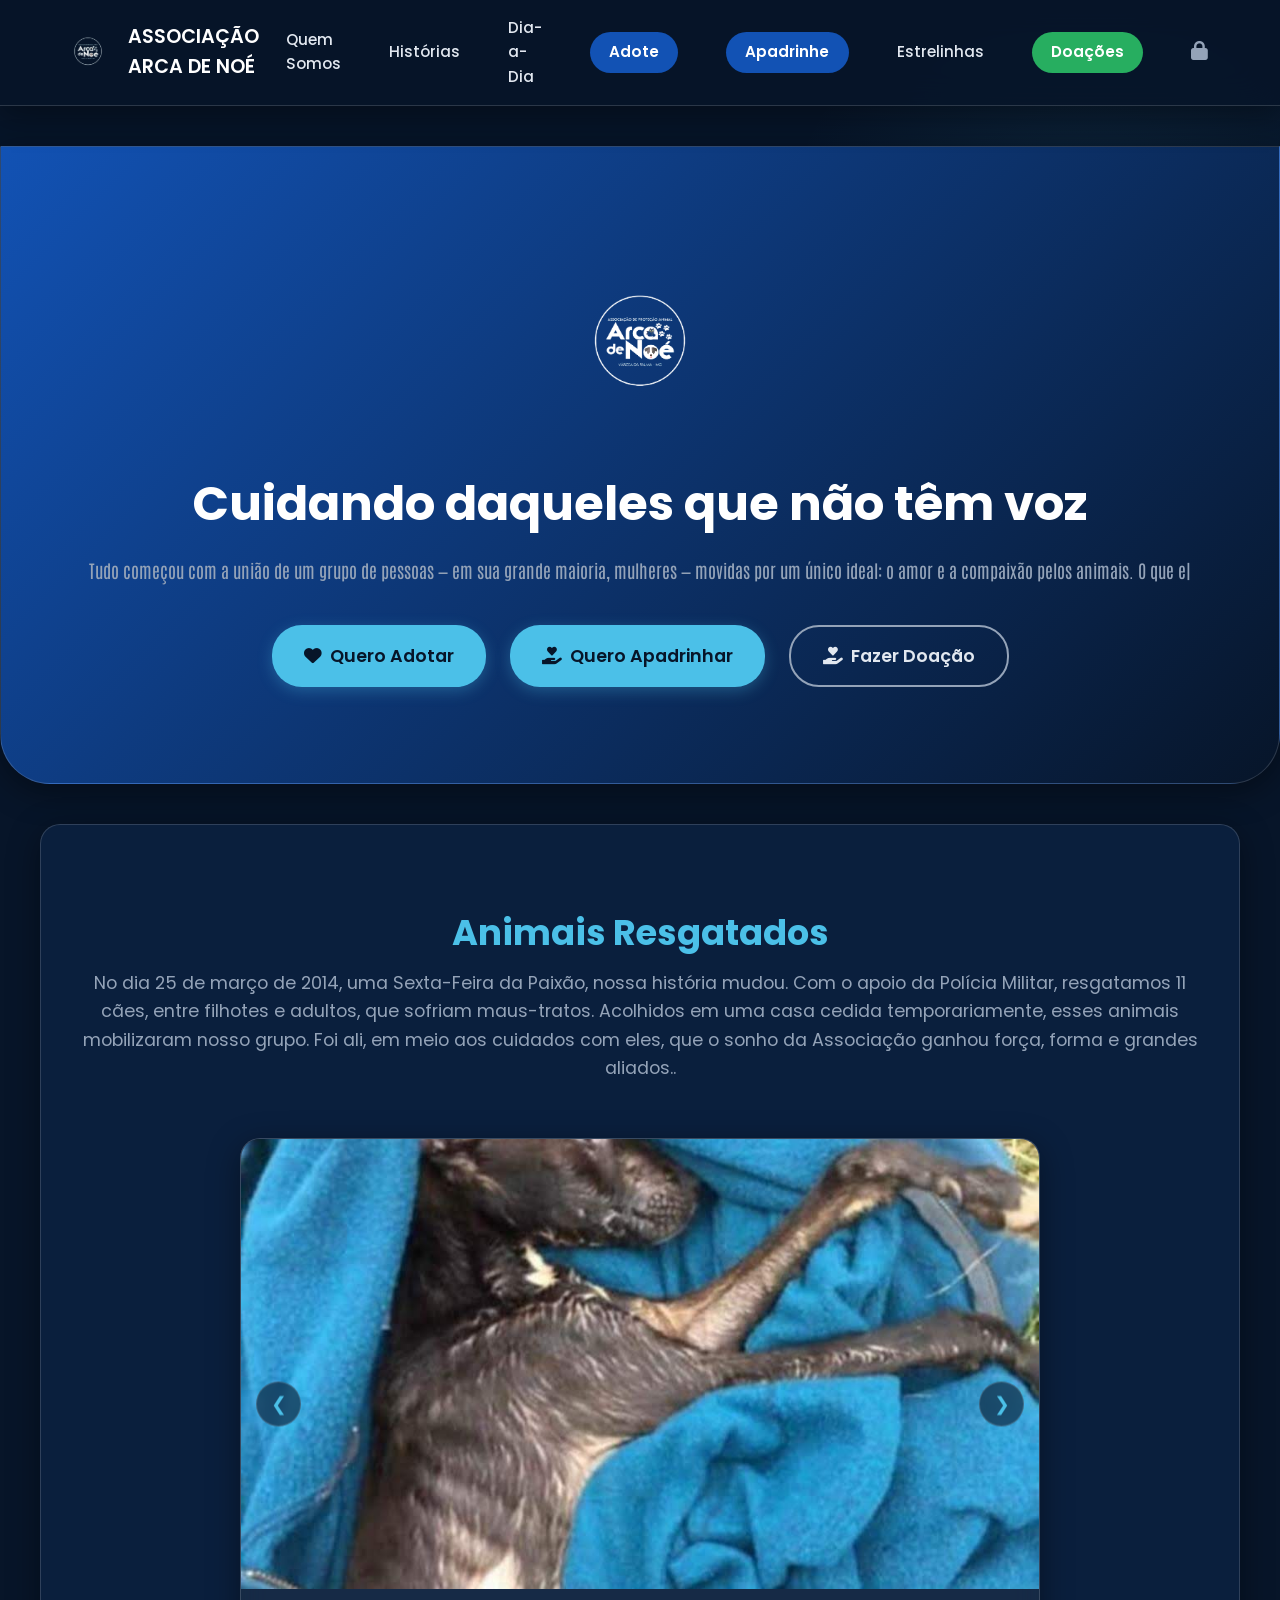
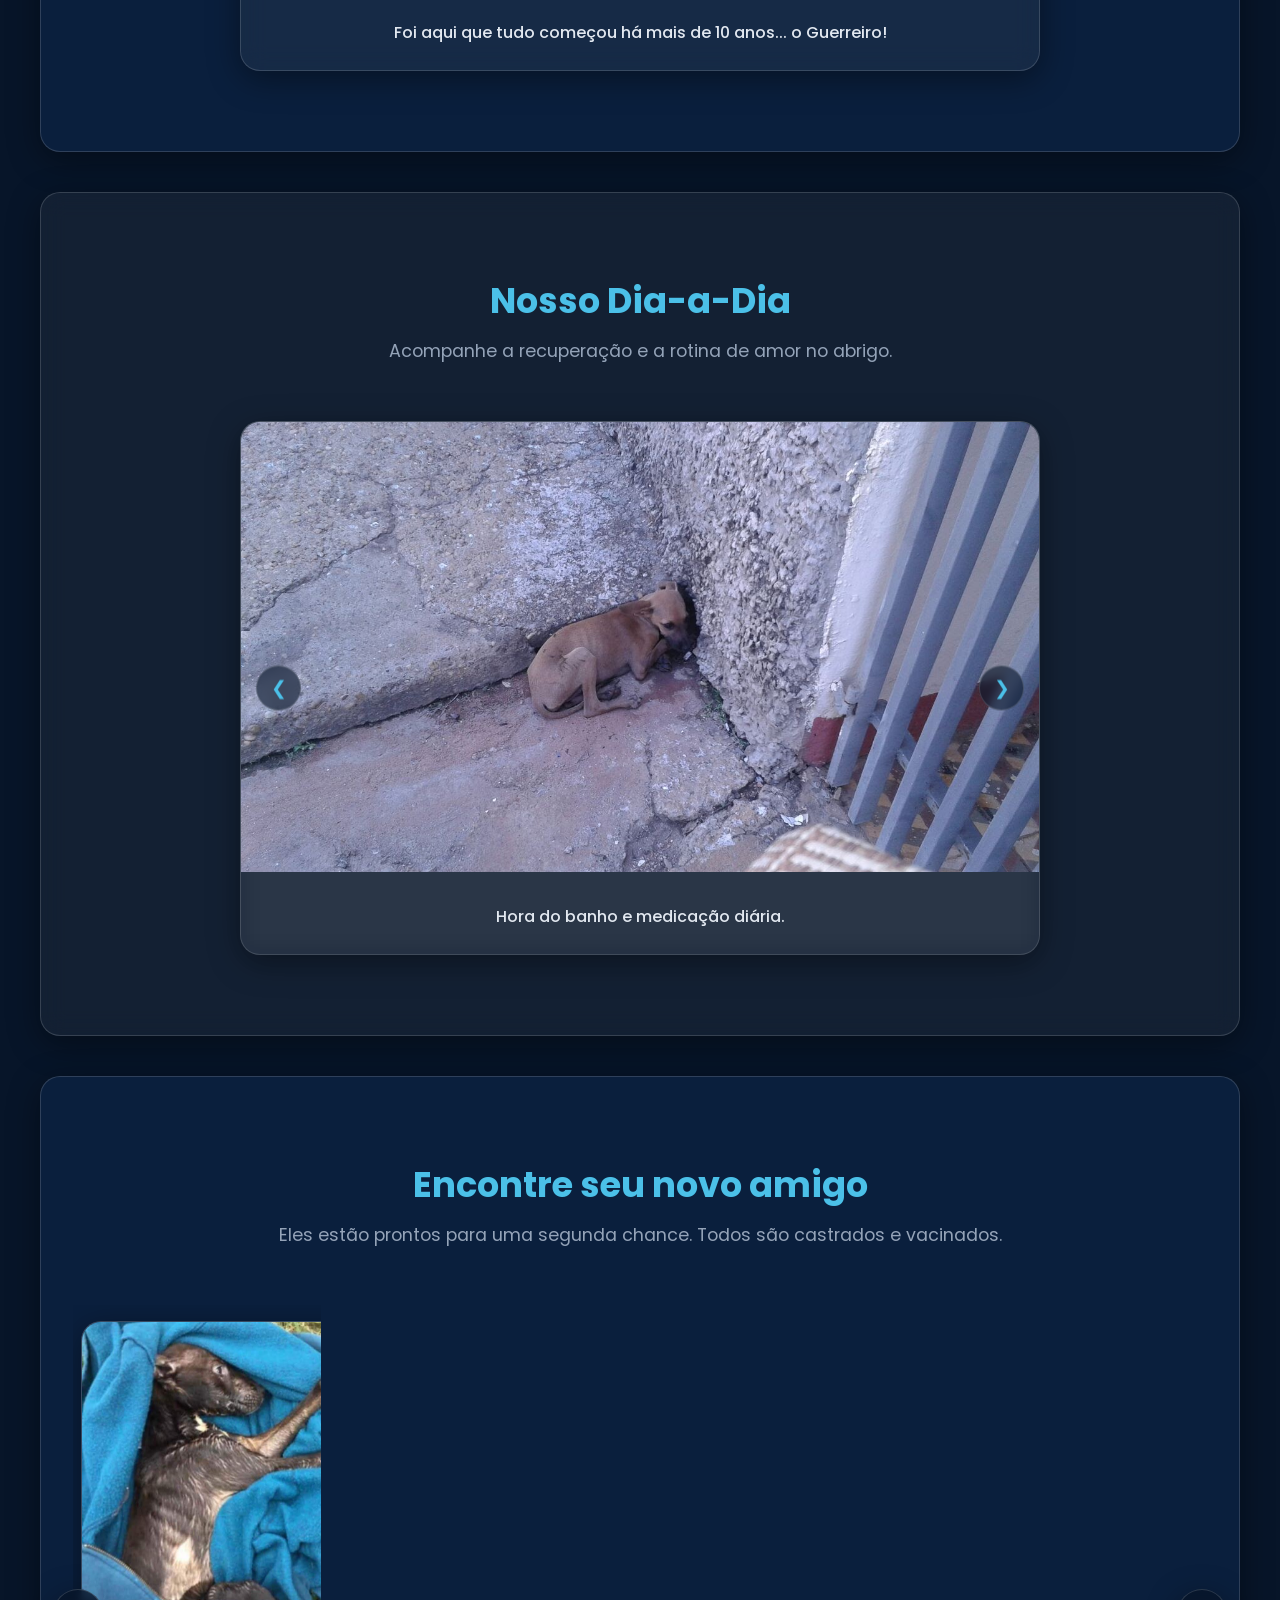
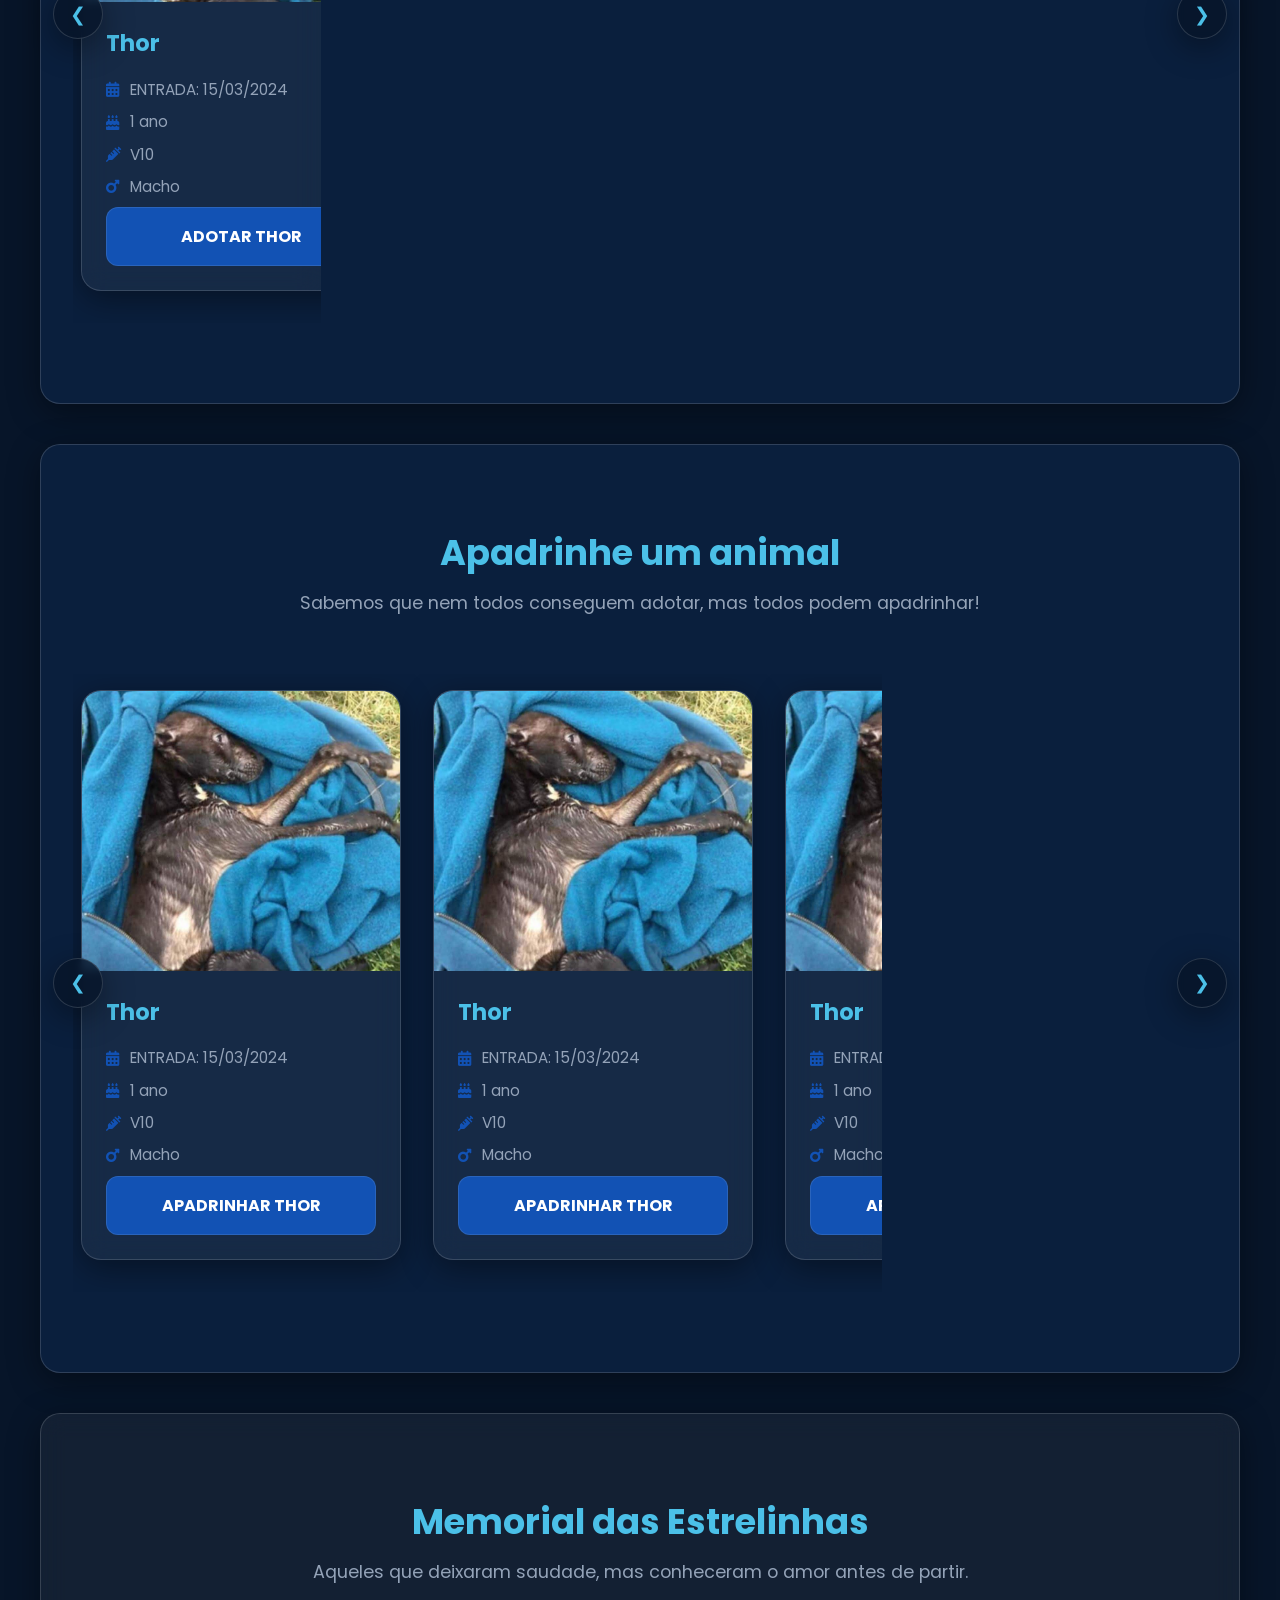
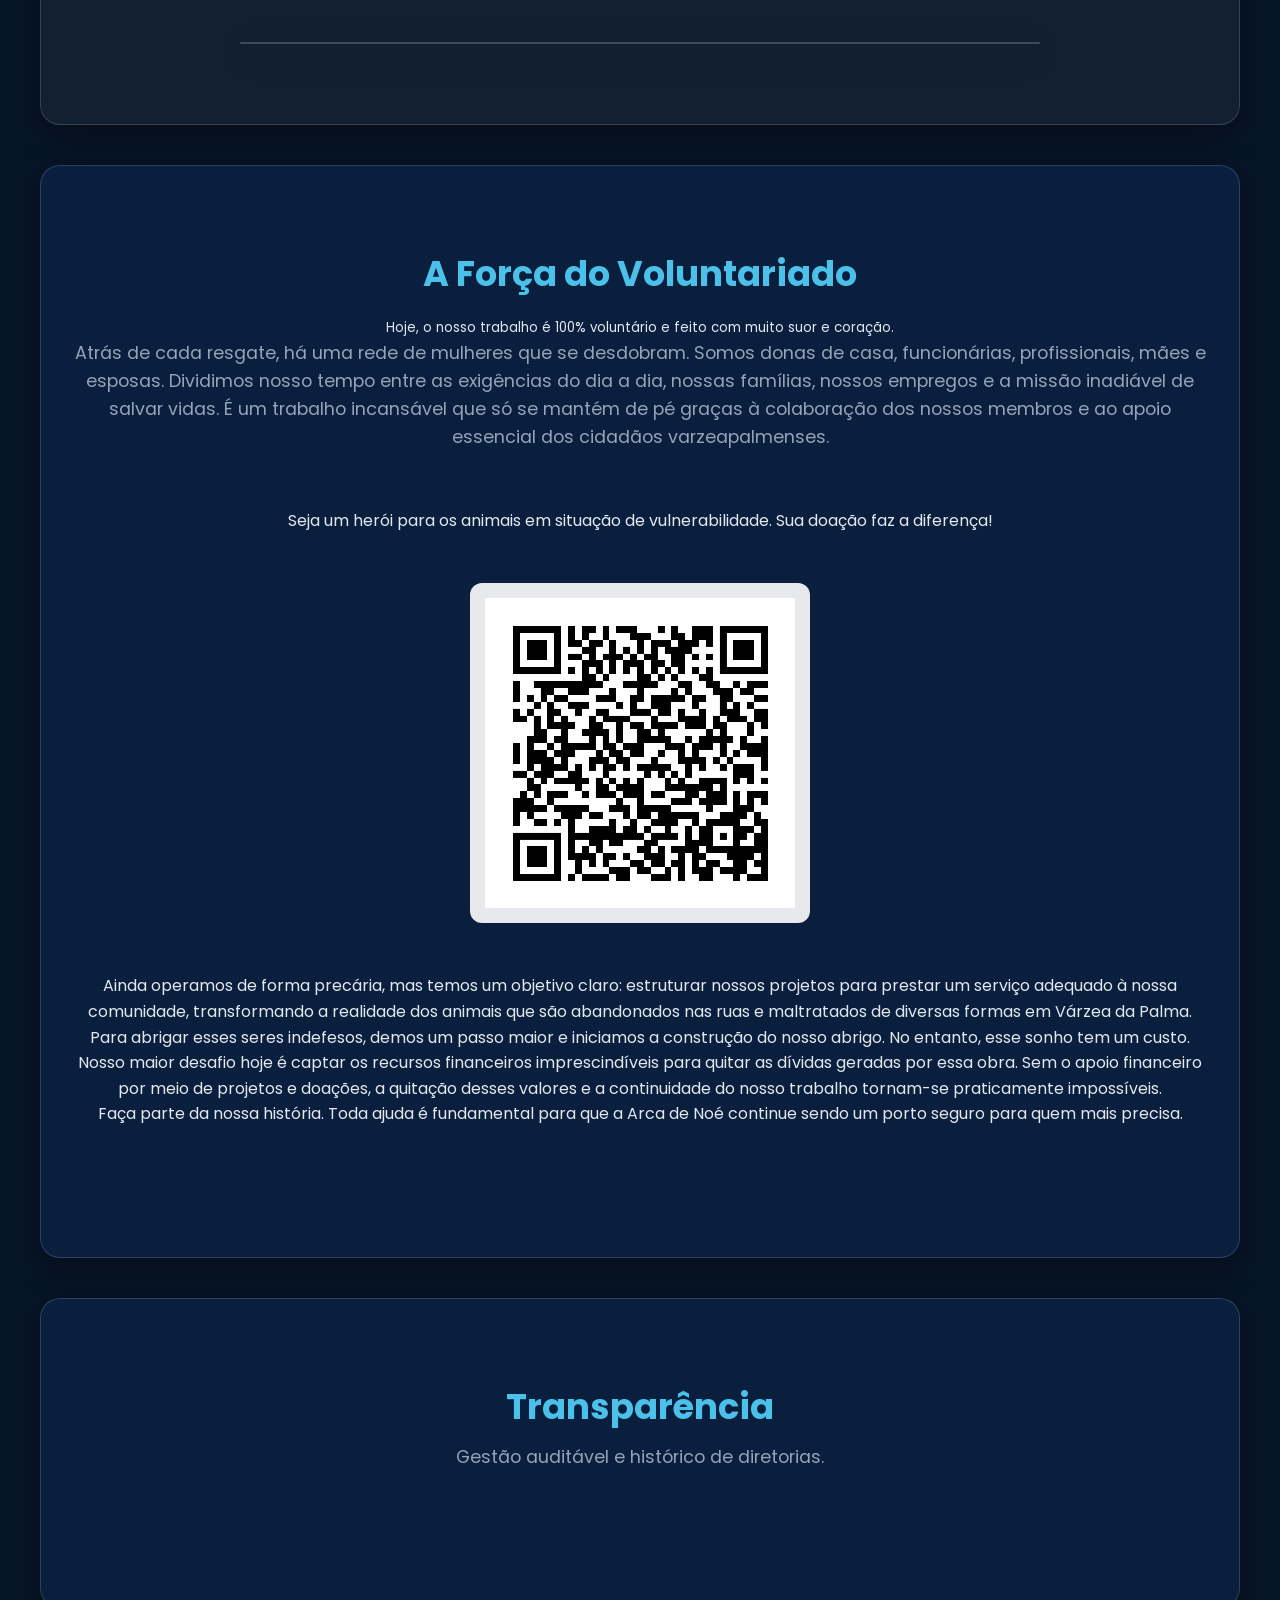
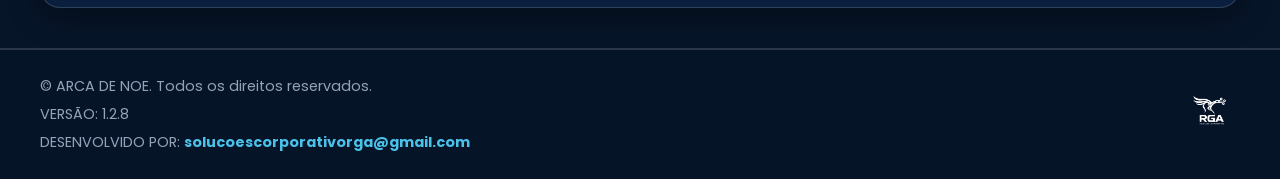
==== commit 1e3146e0: "Update" ====
--- a/admin.html
+++ b/admin.html
@@ -280,6 +280,7 @@
                             <th>Fotos</th>
                             <th>Documentos</th>
                             <th>Prontuario</th>
+                            <th>Iprimir</th>
                             <th>Excluir</th>
                         </tr>
                     </thead>
